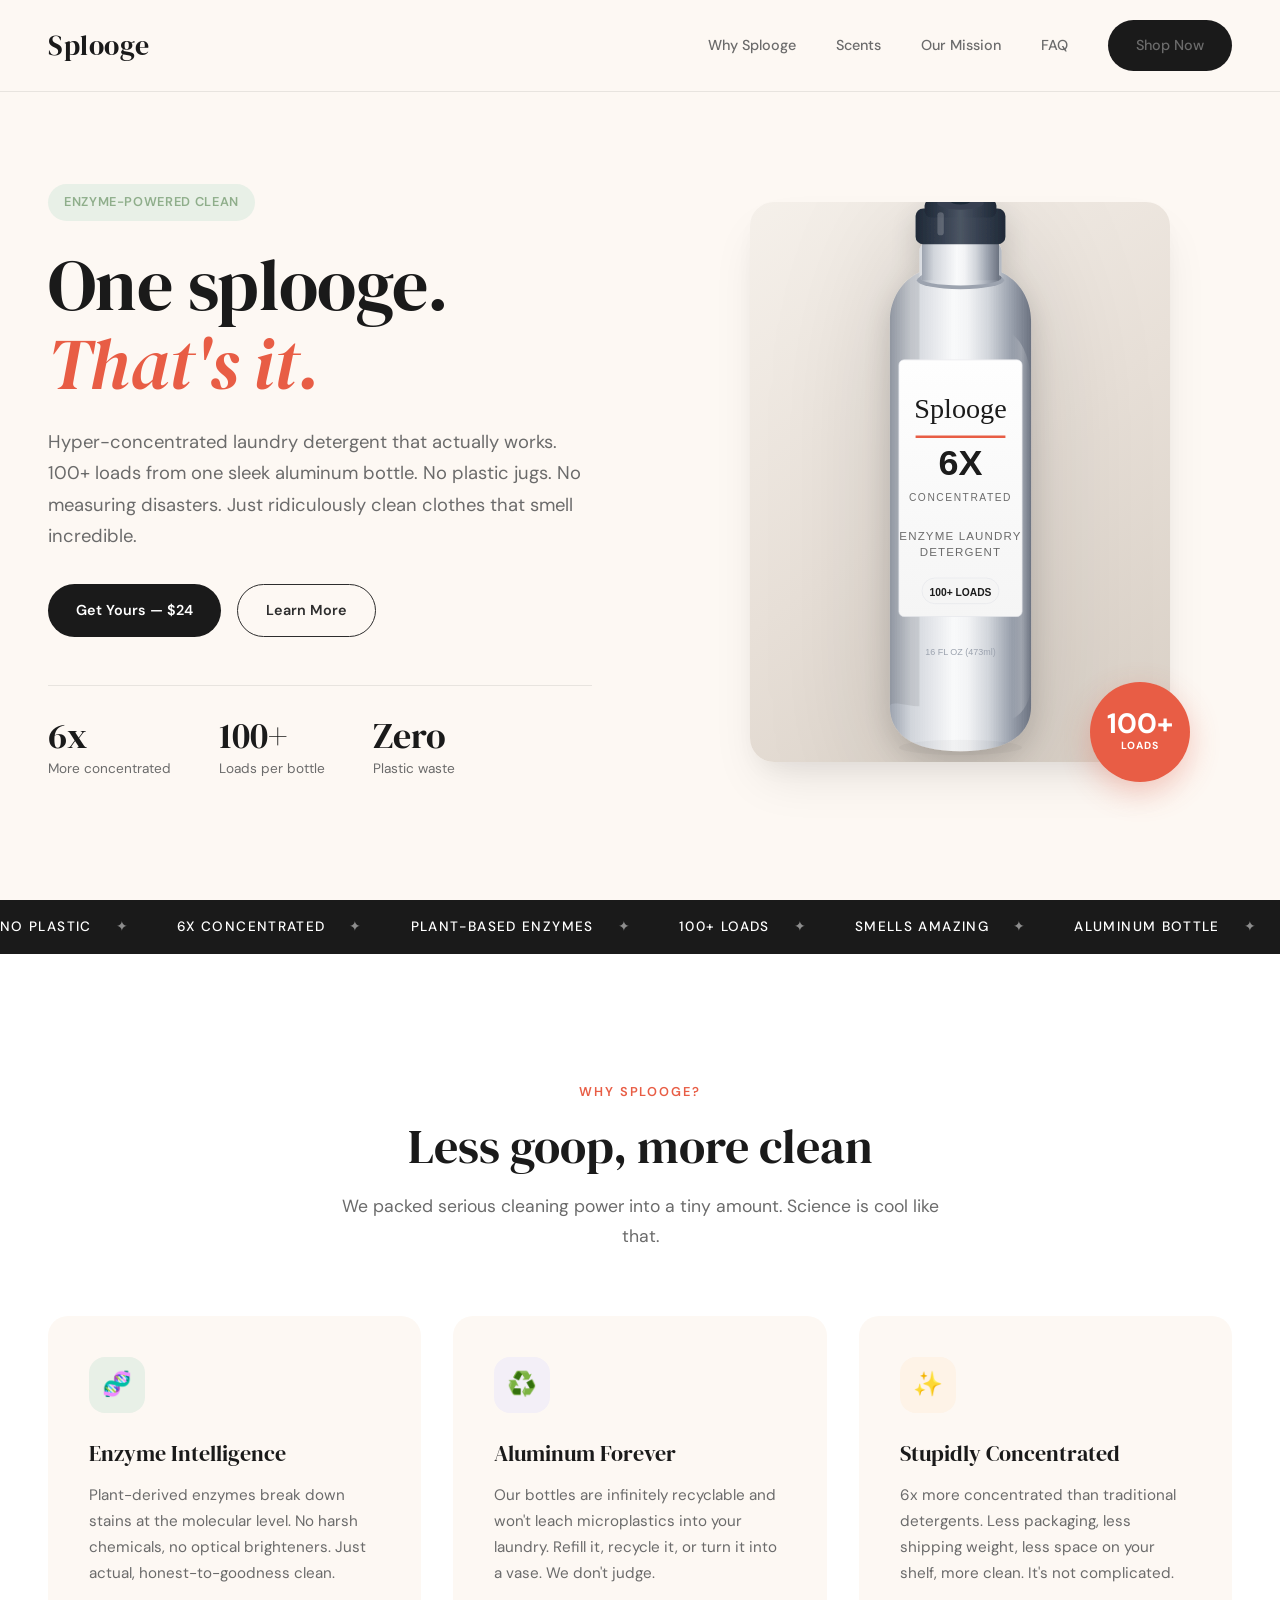
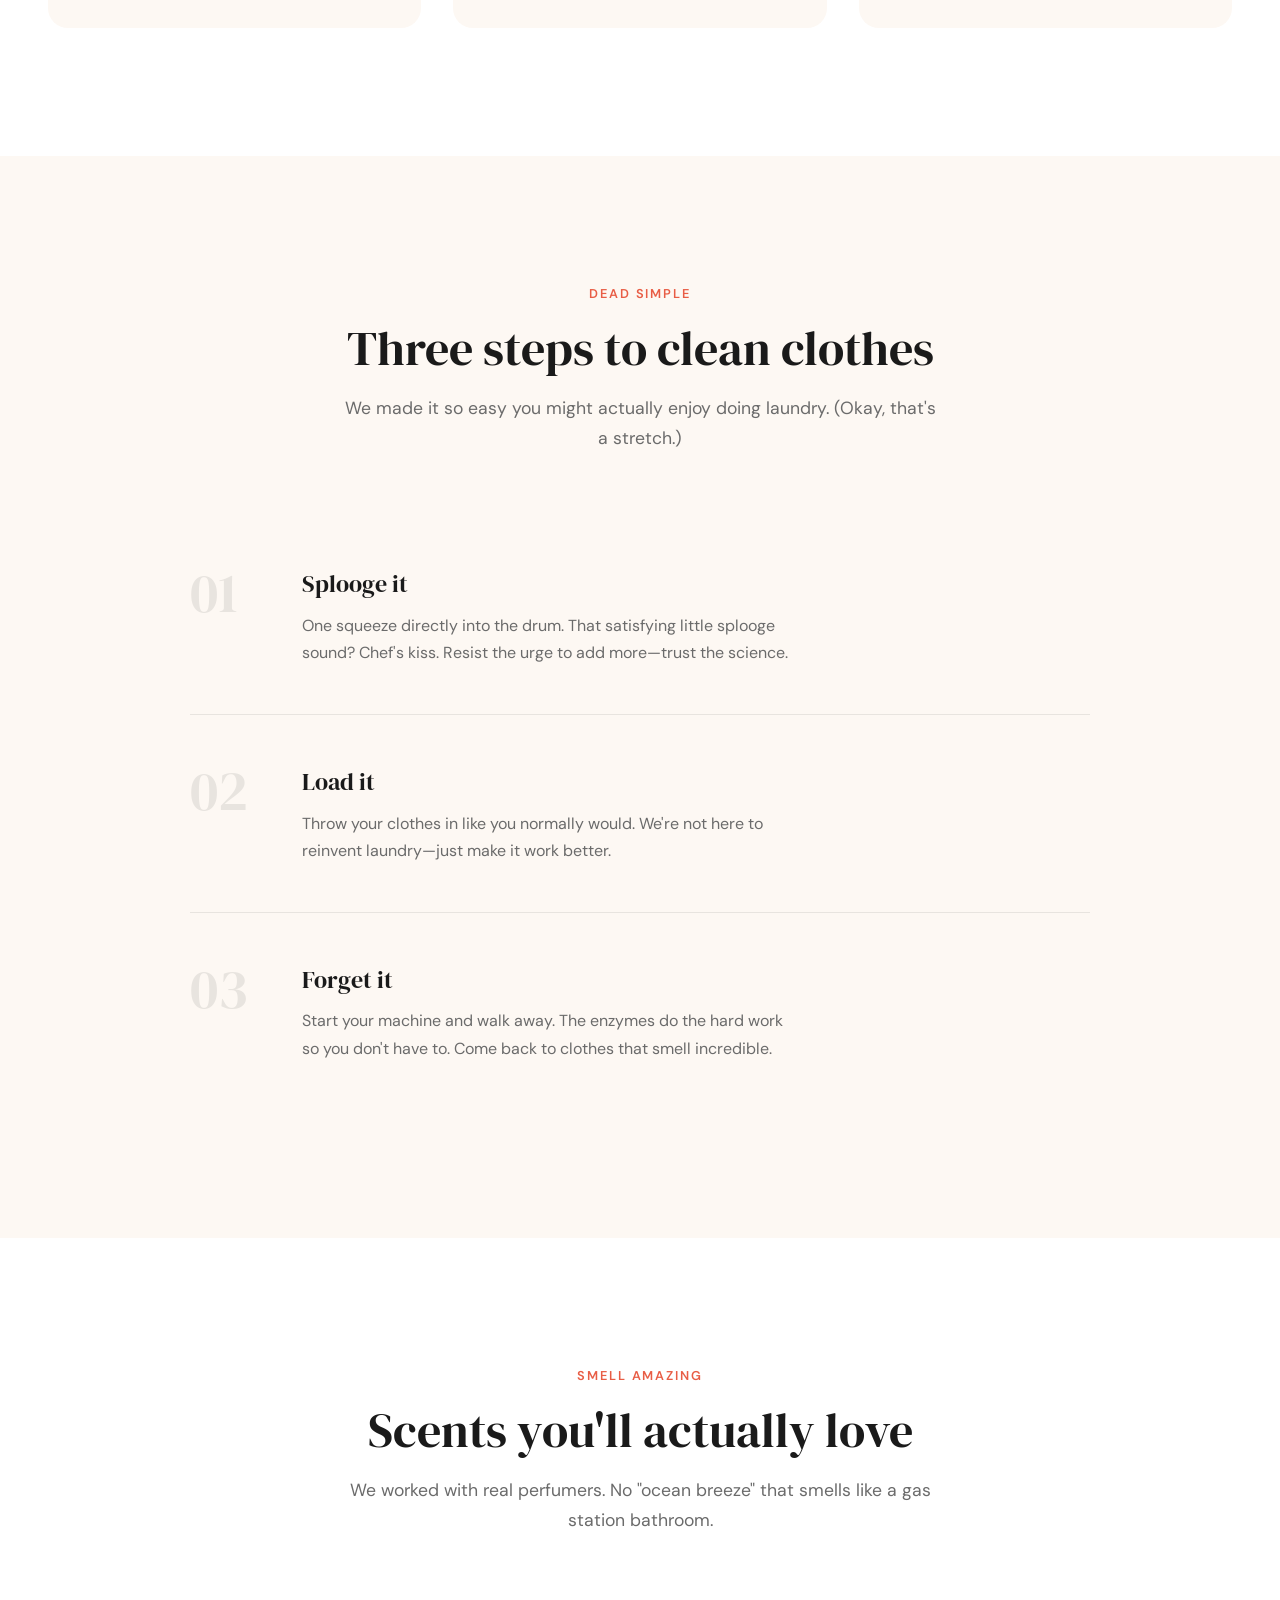
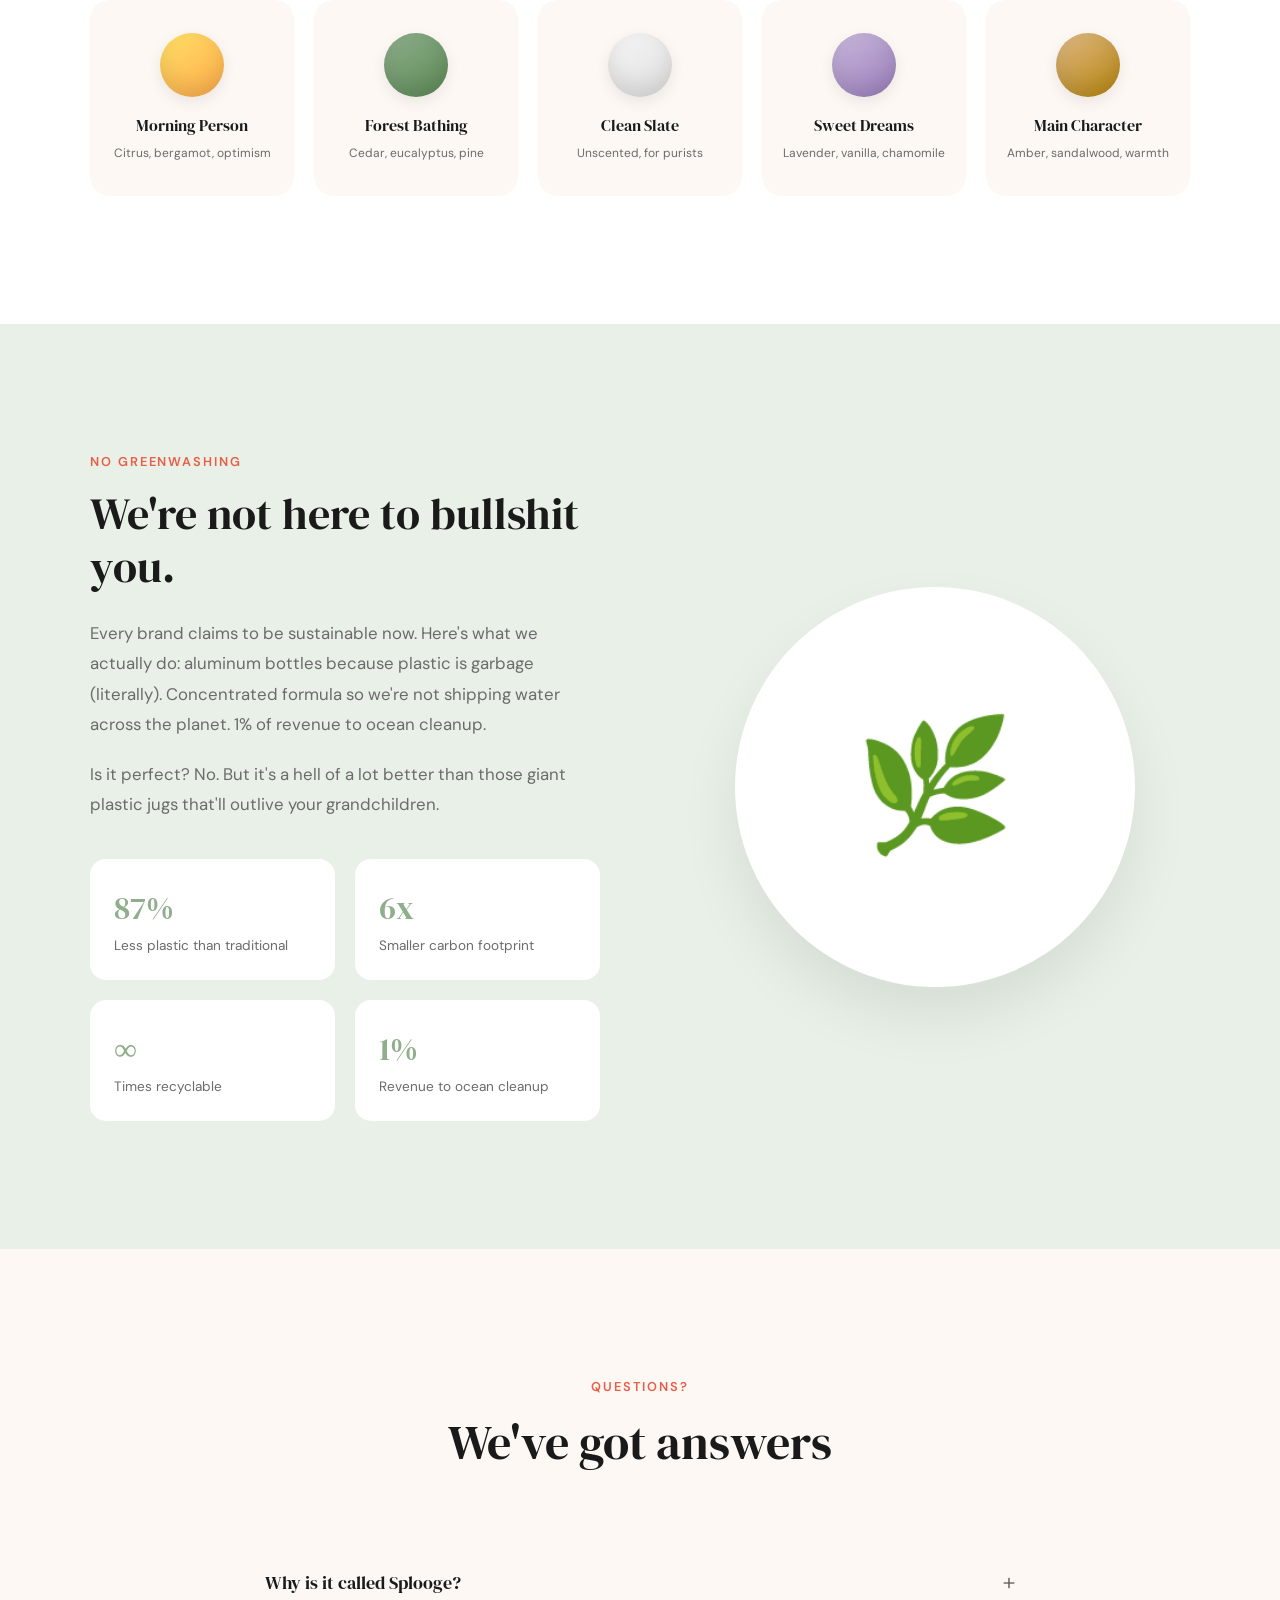
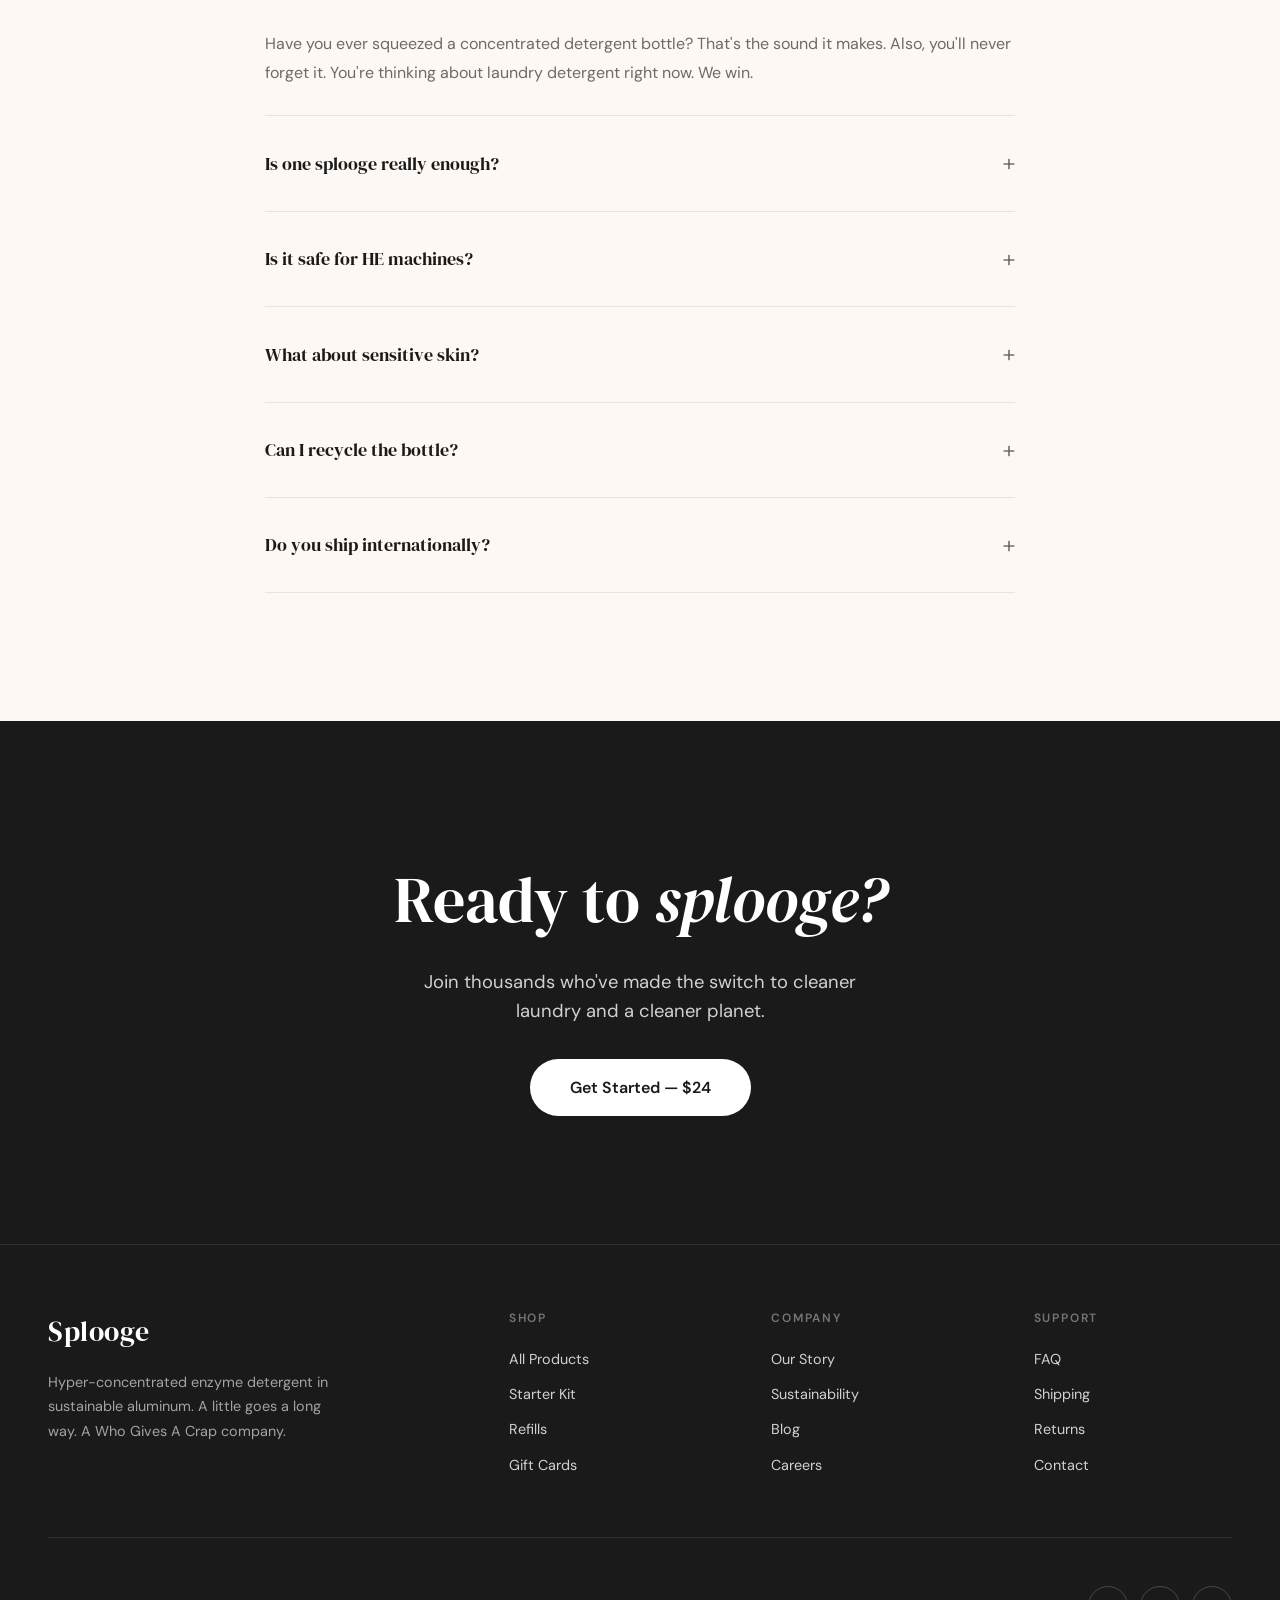
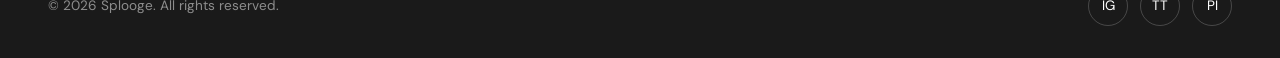
==== index.html @ 5d08439e "feat: Redesign homepage with lighter, premium aesthetic Shift from dark/macho design to warm, elevat" ====
<!DOCTYPE html>
<html lang="en">
<head>
    <meta charset="UTF-8">
    <meta name="viewport" content="width=device-width, initial-scale=1.0">
    <title>SPLOOGE | A Little Goes a Long Way</title>
    <meta name="description" content="Hyper-concentrated, enzyme-powered laundry detergent. One splooge. That's it.">
    <link rel="preconnect" href="https://fonts.googleapis.com">
    <link rel="preconnect" href="https://fonts.gstatic.com" crossorigin>
    <link href="https://fonts.googleapis.com/css2?family=DM+Sans:ital,opsz,wght@0,9..40,400;0,9..40,500;0,9..40,600;0,9..40,700;1,9..40,400&family=DM+Serif+Display:ital@0;1&display=swap" rel="stylesheet">
    <style>
        :root {
            --cream: #FDF8F3;
            --warm-white: #FFFFFF;
            --soft-black: #1A1A1A;
            --text-primary: #2D2D2D;
            --text-secondary: #6B6B6B;
            --accent: #E85D45;
            --accent-hover: #D14D35;
            --sage: #8FAE8B;
            --sage-light: #E8F0E7;
            --lavender: #B8A9C9;
            --lavender-light: #F3EFF7;
            --warm-gray: #F5F1ED;
            --border: #E8E4DF;
        }

        * {
            margin: 0;
            padding: 0;
            box-sizing: border-box;
        }

        html {
            scroll-behavior: smooth;
        }

        body {
            font-family: 'DM Sans', -apple-system, sans-serif;
            background: var(--cream);
            color: var(--text-primary);
            line-height: 1.6;
            overflow-x: hidden;
        }

        ::selection {
            background: var(--accent);
            color: white;
        }

        /* Navigation */
        nav {
            position: fixed;
            top: 0;
            left: 0;
            right: 0;
            z-index: 100;
            padding: 1.25rem 3rem;
            display: flex;
            justify-content: space-between;
            align-items: center;
            background: rgba(253, 248, 243, 0.9);
            backdrop-filter: blur(20px);
            border-bottom: 1px solid var(--border);
        }

        .logo {
            font-family: 'DM Serif Display', serif;
            font-size: 1.75rem;
            font-weight: 400;
            letter-spacing: 0.02em;
            color: var(--soft-black);
        }

        .nav-links {
            display: flex;
            gap: 2.5rem;
            align-items: center;
        }

        .nav-links a {
            text-decoration: none;
            color: var(--text-secondary);
            font-size: 0.9rem;
            font-weight: 500;
            transition: color 0.2s;
        }

        .nav-links a:hover {
            color: var(--text-primary);
        }

        .btn {
            display: inline-flex;
            align-items: center;
            justify-content: center;
            padding: 0.875rem 1.75rem;
            font-family: 'DM Sans', sans-serif;
            font-size: 0.9rem;
            font-weight: 600;
            text-decoration: none;
            border-radius: 100px;
            border: none;
            cursor: pointer;
            transition: all 0.25s ease;
        }

        .btn-primary {
            background: var(--soft-black);
            color: white;
        }

        .btn-primary:hover {
            background: var(--accent);
            transform: translateY(-2px);
        }

        .btn-secondary {
            background: transparent;
            color: var(--text-primary);
            border: 1.5px solid var(--text-primary);
        }

        .btn-secondary:hover {
            background: var(--text-primary);
            color: white;
        }

        /* Hero Section */
        .hero {
            min-height: 100vh;
            display: flex;
            align-items: center;
            padding: 8rem 3rem 4rem;
            position: relative;
            overflow: hidden;
        }

        .hero-container {
            max-width: 1400px;
            margin: 0 auto;
            display: grid;
            grid-template-columns: 1fr 1fr;
            gap: 6rem;
            align-items: center;
        }

        .hero-content {
            max-width: 580px;
        }

        .hero-eyebrow {
            display: inline-flex;
            align-items: center;
            gap: 0.5rem;
            padding: 0.5rem 1rem;
            background: var(--sage-light);
            color: var(--sage);
            font-size: 0.8rem;
            font-weight: 600;
            border-radius: 100px;
            margin-bottom: 1.5rem;
            text-transform: uppercase;
            letter-spacing: 0.05em;
        }

        .hero h1 {
            font-family: 'DM Serif Display', serif;
            font-size: clamp(3rem, 6vw, 4.5rem);
            font-weight: 400;
            line-height: 1.1;
            letter-spacing: -0.01em;
            margin-bottom: 1.5rem;
            color: var(--soft-black);
        }

        .hero h1 em {
            font-style: italic;
            color: var(--accent);
        }

        .hero-text {
            font-size: 1.15rem;
            color: var(--text-secondary);
            margin-bottom: 2rem;
            line-height: 1.7;
        }

        .hero-ctas {
            display: flex;
            gap: 1rem;
            flex-wrap: wrap;
            margin-bottom: 3rem;
        }

        .hero-stats {
            display: flex;
            gap: 3rem;
            padding-top: 2rem;
            border-top: 1px solid var(--border);
        }

        .stat-number {
            font-family: 'DM Serif Display', serif;
            font-size: 2.25rem;
            color: var(--soft-black);
            line-height: 1;
        }

        .stat-label {
            font-size: 0.85rem;
            color: var(--text-secondary);
            margin-top: 0.25rem;
        }

        .hero-visual {
            position: relative;
            display: flex;
            justify-content: center;
            align-items: center;
        }

        .bottle-container {
            position: relative;
            width: 100%;
            max-width: 420px;
        }

        .bottle-image {
            width: 100%;
            border-radius: 24px;
            background: linear-gradient(145deg, #f5f0ea 0%, #e8e0d8 50%, #d8cfc5 100%);
            aspect-ratio: 3/4;
            display: flex;
            align-items: center;
            justify-content: center;
            position: relative;
            overflow: hidden;
            box-shadow:
                0 25px 50px -12px rgba(0, 0, 0, 0.1),
                0 12px 24px -8px rgba(0, 0, 0, 0.05);
        }

        /* Photorealistic Bottle SVG */
        .bottle-svg {
            width: 55%;
            height: auto;
            filter: drop-shadow(0 30px 60px rgba(0, 0, 0, 0.15));
        }

        .bottle-badge {
            position: absolute;
            bottom: -20px;
            right: -20px;
            width: 100px;
            height: 100px;
            background: var(--accent);
            border-radius: 50%;
            display: flex;
            flex-direction: column;
            align-items: center;
            justify-content: center;
            color: white;
            font-weight: 700;
            box-shadow: 0 10px 30px rgba(232, 93, 69, 0.3);
        }

        .bottle-badge span:first-child {
            font-size: 1.75rem;
            line-height: 1;
        }

        .bottle-badge span:last-child {
            font-size: 0.65rem;
            text-transform: uppercase;
            letter-spacing: 0.1em;
        }

        /* Marquee */
        .marquee {
            background: var(--soft-black);
            color: white;
            padding: 1rem 0;
            overflow: hidden;
        }

        .marquee-inner {
            display: flex;
            animation: scroll 25s linear infinite;
        }

        .marquee-content {
            display: flex;
            align-items: center;
            gap: 3rem;
            padding-right: 3rem;
            font-size: 0.85rem;
            font-weight: 500;
            text-transform: uppercase;
            letter-spacing: 0.1em;
            white-space: nowrap;
        }

        .marquee-content span {
            display: flex;
            align-items: center;
            gap: 1.5rem;
        }

        .marquee-content span::after {
            content: '✦';
            opacity: 0.5;
        }

        @keyframes scroll {
            0% { transform: translateX(0); }
            100% { transform: translateX(-50%); }
        }

        /* Features Section */
        .features {
            padding: 8rem 3rem;
            background: var(--warm-white);
        }

        .features-container {
            max-width: 1200px;
            margin: 0 auto;
        }

        .section-header {
            text-align: center;
            max-width: 600px;
            margin: 0 auto 4rem;
        }

        .section-eyebrow {
            font-size: 0.8rem;
            font-weight: 600;
            text-transform: uppercase;
            letter-spacing: 0.15em;
            color: var(--accent);
            margin-bottom: 1rem;
        }

        .section-title {
            font-family: 'DM Serif Display', serif;
            font-size: clamp(2rem, 4vw, 3rem);
            font-weight: 400;
            line-height: 1.2;
            color: var(--soft-black);
            margin-bottom: 1rem;
        }

        .section-subtitle {
            font-size: 1.1rem;
            color: var(--text-secondary);
            line-height: 1.7;
        }

        .features-grid {
            display: grid;
            grid-template-columns: repeat(3, 1fr);
            gap: 2rem;
        }

        .feature-card {
            background: var(--cream);
            padding: 2.5rem;
            border-radius: 20px;
            transition: all 0.3s ease;
            border: 1px solid transparent;
        }

        .feature-card:hover {
            border-color: var(--border);
            transform: translateY(-4px);
            box-shadow: 0 20px 40px rgba(0, 0, 0, 0.06);
        }

        .feature-icon {
            width: 56px;
            height: 56px;
            border-radius: 16px;
            display: flex;
            align-items: center;
            justify-content: center;
            margin-bottom: 1.5rem;
            font-size: 1.5rem;
        }

        .feature-icon.sage { background: var(--sage-light); }
        .feature-icon.lavender { background: var(--lavender-light); }
        .feature-icon.warm { background: #FEF3E7; }

        .feature-card h3 {
            font-family: 'DM Serif Display', serif;
            font-size: 1.35rem;
            font-weight: 400;
            margin-bottom: 0.75rem;
            color: var(--soft-black);
        }

        .feature-card p {
            color: var(--text-secondary);
            font-size: 0.95rem;
            line-height: 1.7;
        }

        /* How It Works */
        .how-it-works {
            padding: 8rem 3rem;
            background: var(--cream);
        }

        .steps-container {
            max-width: 900px;
            margin: 0 auto;
        }

        .steps {
            display: flex;
            flex-direction: column;
            gap: 0;
        }

        .step {
            display: grid;
            grid-template-columns: 80px 1fr;
            gap: 2rem;
            padding: 3rem 0;
            border-bottom: 1px solid var(--border);
            align-items: start;
        }

        .step:last-child {
            border-bottom: none;
        }

        .step-number {
            font-family: 'DM Serif Display', serif;
            font-size: 3.5rem;
            color: var(--border);
            line-height: 1;
        }

        .step:hover .step-number {
            color: var(--accent);
        }

        .step-content h3 {
            font-family: 'DM Serif Display', serif;
            font-size: 1.5rem;
            font-weight: 400;
            margin-bottom: 0.5rem;
            color: var(--soft-black);
        }

        .step-content p {
            font-size: 1rem;
            color: var(--text-secondary);
            line-height: 1.7;
            max-width: 500px;
        }

        /* Scents Section */
        .scents {
            padding: 8rem 3rem;
            background: var(--warm-white);
        }

        .scents-container {
            max-width: 1100px;
            margin: 0 auto;
        }

        .scents-grid {
            display: grid;
            grid-template-columns: repeat(5, 1fr);
            gap: 1.25rem;
        }

        .scent-card {
            background: var(--cream);
            border-radius: 20px;
            padding: 2rem 1.25rem;
            text-align: center;
            transition: all 0.3s ease;
            cursor: pointer;
            border: 1px solid transparent;
        }

        .scent-card:hover {
            border-color: var(--soft-black);
            transform: translateY(-4px);
        }

        .scent-orb {
            width: 64px;
            height: 64px;
            border-radius: 50%;
            margin: 0 auto 1rem;
            box-shadow: inset 0 -10px 20px rgba(0,0,0,0.1), 0 5px 15px rgba(0,0,0,0.08);
        }

        .scent-orb.citrus { background: linear-gradient(145deg, #FFE066, #FFAB4C); }
        .scent-orb.forest { background: linear-gradient(145deg, #8FAE8B, #5C8A56); }
        .scent-orb.clean { background: linear-gradient(145deg, #F5F5F5, #E0E0E0); }
        .scent-orb.lavender { background: linear-gradient(145deg, #C9B8DB, #9B7FBD); }
        .scent-orb.amber { background: linear-gradient(145deg, #DEB887, #B8860B); }

        .scent-card h3 {
            font-family: 'DM Serif Display', serif;
            font-size: 1rem;
            font-weight: 400;
            margin-bottom: 0.35rem;
            color: var(--soft-black);
        }

        .scent-card p {
            font-size: 0.75rem;
            color: var(--text-secondary);
        }

        /* Sustainability Section */
        .sustainability {
            padding: 8rem 3rem;
            background: var(--sage-light);
        }

        .sustainability-container {
            max-width: 1100px;
            margin: 0 auto;
            display: grid;
            grid-template-columns: 1fr 1fr;
            gap: 5rem;
            align-items: center;
        }

        .sustainability-content h2 {
            font-family: 'DM Serif Display', serif;
            font-size: clamp(2rem, 4vw, 2.75rem);
            font-weight: 400;
            line-height: 1.2;
            margin-bottom: 1.5rem;
            color: var(--soft-black);
        }

        .sustainability-content p {
            font-size: 1.05rem;
            color: var(--text-secondary);
            margin-bottom: 1.25rem;
            line-height: 1.8;
        }

        .eco-stats {
            display: grid;
            grid-template-columns: repeat(2, 1fr);
            gap: 1.25rem;
            margin-top: 2.5rem;
        }

        .eco-stat {
            background: white;
            padding: 1.5rem;
            border-radius: 16px;
        }

        .eco-stat-number {
            font-family: 'DM Serif Display', serif;
            font-size: 2rem;
            color: var(--sage);
        }

        .eco-stat-label {
            font-size: 0.85rem;
            color: var(--text-secondary);
        }

        .sustainability-visual {
            display: flex;
            justify-content: center;
            align-items: center;
        }

        .eco-image {
            width: 100%;
            max-width: 400px;
            aspect-ratio: 1;
            background: white;
            border-radius: 50%;
            display: flex;
            align-items: center;
            justify-content: center;
            font-size: 8rem;
            box-shadow: 0 30px 60px rgba(0, 0, 0, 0.08);
        }

        /* FAQ Section */
        .faq {
            padding: 8rem 3rem;
            background: var(--cream);
        }

        .faq-container {
            max-width: 750px;
            margin: 0 auto;
        }

        .faq-item {
            border-bottom: 1px solid var(--border);
        }

        .faq-question {
            padding: 1.75rem 0;
            font-family: 'DM Serif Display', serif;
            font-size: 1.15rem;
            font-weight: 400;
            cursor: pointer;
            display: flex;
            justify-content: space-between;
            align-items: center;
            transition: color 0.2s;
            color: var(--soft-black);
        }

        .faq-question:hover {
            color: var(--accent);
        }

        .faq-question::after {
            content: '+';
            font-family: 'DM Sans', sans-serif;
            font-size: 1.5rem;
            font-weight: 300;
            color: var(--text-secondary);
        }

        .faq-answer {
            padding: 0 0 1.75rem;
            color: var(--text-secondary);
            line-height: 1.8;
            font-size: 1rem;
        }

        /* CTA Section */
        .cta {
            padding: 8rem 3rem;
            background: var(--soft-black);
            text-align: center;
            color: white;
        }

        .cta h2 {
            font-family: 'DM Serif Display', serif;
            font-size: clamp(2.5rem, 5vw, 4rem);
            font-weight: 400;
            margin-bottom: 1rem;
        }

        .cta h2 em {
            font-style: italic;
        }

        .cta p {
            font-size: 1.15rem;
            opacity: 0.8;
            margin-bottom: 2rem;
            max-width: 450px;
            margin-left: auto;
            margin-right: auto;
        }

        .cta .btn {
            background: white;
            color: var(--soft-black);
            font-size: 1rem;
            padding: 1rem 2.5rem;
        }

        .cta .btn:hover {
            background: var(--accent);
            color: white;
        }

        /* Footer */
        footer {
            background: var(--soft-black);
            color: white;
            padding: 4rem 3rem 2rem;
            border-top: 1px solid rgba(255,255,255,0.1);
        }

        .footer-container {
            max-width: 1200px;
            margin: 0 auto;
        }

        .footer-top {
            display: grid;
            grid-template-columns: 2fr repeat(3, 1fr);
            gap: 4rem;
            margin-bottom: 3rem;
            padding-bottom: 3rem;
            border-bottom: 1px solid rgba(255,255,255,0.1);
        }

        .footer-brand .logo {
            color: white;
            margin-bottom: 1rem;
        }

        .footer-brand p {
            color: rgba(255,255,255,0.6);
            font-size: 0.9rem;
            max-width: 280px;
            line-height: 1.7;
        }

        .footer-links h4 {
            font-size: 0.75rem;
            font-weight: 600;
            text-transform: uppercase;
            letter-spacing: 0.15em;
            margin-bottom: 1.25rem;
            color: rgba(255,255,255,0.4);
        }

        .footer-links a {
            display: block;
            color: rgba(255,255,255,0.8);
            text-decoration: none;
            font-size: 0.9rem;
            margin-bottom: 0.75rem;
            transition: color 0.2s;
        }

        .footer-links a:hover {
            color: var(--accent);
        }

        .footer-bottom {
            display: flex;
            justify-content: space-between;
            align-items: center;
            font-size: 0.85rem;
            color: rgba(255,255,255,0.5);
        }

        .social-links {
            display: flex;
            gap: 0.75rem;
        }

        .social-links a {
            width: 40px;
            height: 40px;
            border-radius: 50%;
            border: 1px solid rgba(255,255,255,0.2);
            display: flex;
            align-items: center;
            justify-content: center;
            color: white;
            text-decoration: none;
            font-size: 0.85rem;
            transition: all 0.2s;
        }

        .social-links a:hover {
            background: var(--accent);
            border-color: var(--accent);
        }

        /* Responsive */
        @media (max-width: 1024px) {
            .hero-container {
                grid-template-columns: 1fr;
                text-align: center;
                gap: 4rem;
            }

            .hero-content {
                max-width: 100%;
            }

            .hero-ctas {
                justify-content: center;
            }

            .hero-stats {
                justify-content: center;
            }

            .hero-visual {
                order: -1;
            }

            .bottle-container {
                max-width: 320px;
                margin: 0 auto;
            }

            .features-grid {
                grid-template-columns: 1fr;
            }

            .step {
                grid-template-columns: 60px 1fr;
                gap: 1.5rem;
            }

            .scents-grid {
                grid-template-columns: repeat(2, 1fr);
            }

            .sustainability-container {
                grid-template-columns: 1fr;
            }

            .sustainability-visual {
                order: -1;
            }

            .footer-top {
                grid-template-columns: 1fr 1fr;
            }
        }

        @media (max-width: 640px) {
            nav {
                padding: 1rem 1.5rem;
            }

            .nav-links {
                display: none;
            }

            .hero {
                padding: 6rem 1.5rem 3rem;
            }

            .hero-stats {
                flex-direction: column;
                gap: 1.5rem;
                align-items: center;
            }

            .step {
                grid-template-columns: 1fr;
                text-align: center;
            }

            .step-number {
                font-size: 2.5rem;
            }

            .scents-grid {
                grid-template-columns: 1fr;
            }

            .eco-stats {
                grid-template-columns: 1fr;
            }

            .footer-top {
                grid-template-columns: 1fr;
            }

            .footer-bottom {
                flex-direction: column;
                gap: 1.5rem;
                text-align: center;
            }

            section {
                padding: 5rem 1.5rem;
            }
        }
    </style>
</head>
<body>
    <!-- Navigation -->
    <nav>
        <div class="logo">Splooge</div>
        <div class="nav-links">
            <a href="#features">Why Splooge</a>
            <a href="#scents">Scents</a>
            <a href="#sustainability">Our Mission</a>
            <a href="#faq">FAQ</a>
            <a href="#" class="btn btn-primary">Shop Now</a>
        </div>
    </nav>

    <!-- Hero Section -->
    <section class="hero">
        <div class="hero-container">
            <div class="hero-content">
                <div class="hero-eyebrow">
                    <span>Enzyme-Powered Clean</span>
                </div>
                <h1>One splooge.<br><em>That's it.</em></h1>
                <p class="hero-text">Hyper-concentrated laundry detergent that actually works. 100+ loads from one sleek aluminum bottle. No plastic jugs. No measuring disasters. Just ridiculously clean clothes that smell incredible.</p>
                <div class="hero-ctas">
                    <a href="#" class="btn btn-primary">Get Yours — $24</a>
                    <a href="#features" class="btn btn-secondary">Learn More</a>
                </div>
                <div class="hero-stats">
                    <div class="stat">
                        <div class="stat-number">6x</div>
                        <div class="stat-label">More concentrated</div>
                    </div>
                    <div class="stat">
                        <div class="stat-number">100+</div>
                        <div class="stat-label">Loads per bottle</div>
                    </div>
                    <div class="stat">
                        <div class="stat-number">Zero</div>
                        <div class="stat-label">Plastic waste</div>
                    </div>
                </div>
            </div>
            <div class="hero-visual">
                <div class="bottle-container">
                    <div class="bottle-image">
                        <!-- Photorealistic Aluminum Bottle SVG -->
                        <svg class="bottle-svg" viewBox="0 0 180 450" xmlns="http://www.w3.org/2000/svg">
                            <defs>
                                <!-- Brushed aluminum gradient -->
                                <linearGradient id="aluminum" x1="0%" y1="0%" x2="100%" y2="0%">
                                    <stop offset="0%" style="stop-color:#9CA3AF"/>
                                    <stop offset="15%" style="stop-color:#D1D5DB"/>
                                    <stop offset="30%" style="stop-color:#E5E7EB"/>
                                    <stop offset="45%" style="stop-color:#F9FAFB"/>
                                    <stop offset="55%" style="stop-color:#F3F4F6"/>
                                    <stop offset="70%" style="stop-color:#D1D5DB"/>
                                    <stop offset="85%" style="stop-color:#9CA3AF"/>
                                    <stop offset="100%" style="stop-color:#6B7280"/>
                                </linearGradient>

                                <!-- Cap gradient -->
                                <linearGradient id="cap" x1="0%" y1="0%" x2="100%" y2="0%">
                                    <stop offset="0%" style="stop-color:#1F2937"/>
                                    <stop offset="30%" style="stop-color:#374151"/>
                                    <stop offset="50%" style="stop-color:#4B5563"/>
                                    <stop offset="70%" style="stop-color:#374151"/>
                                    <stop offset="100%" style="stop-color:#1F2937"/>
                                </linearGradient>

                                <!-- Label background -->
                                <linearGradient id="label" x1="0%" y1="0%" x2="0%" y2="100%">
                                    <stop offset="0%" style="stop-color:#FEFEFE"/>
                                    <stop offset="100%" style="stop-color:#F5F5F5"/>
                                </linearGradient>

                                <!-- Subtle reflection -->
                                <linearGradient id="reflection" x1="0%" y1="0%" x2="100%" y2="0%">
                                    <stop offset="0%" style="stop-color:rgba(255,255,255,0)"/>
                                    <stop offset="50%" style="stop-color:rgba(255,255,255,0.4)"/>
                                    <stop offset="100%" style="stop-color:rgba(255,255,255,0)"/>
                                </linearGradient>

                                <!-- Shadow filter -->
                                <filter id="shadow" x="-20%" y="-10%" width="140%" height="130%">
                                    <feDropShadow dx="0" dy="8" stdDeviation="12" flood-opacity="0.15"/>
                                </filter>

                                <!-- Brushed texture -->
                                <pattern id="brushed" patternUnits="userSpaceOnUse" width="2" height="100">
                                    <line x1="0" y1="0" x2="0" y2="100" stroke="rgba(0,0,0,0.03)" stroke-width="0.5"/>
                                    <line x1="1" y1="0" x2="1" y2="100" stroke="rgba(255,255,255,0.05)" stroke-width="0.5"/>
                                </pattern>
                            </defs>

                            <g filter="url(#shadow)">
                                <!-- Main bottle body -->
                                <path d="M35 100
                                         C35 82, 45 68, 58 62
                                         L58 45
                                         C58 40, 65 35, 75 35
                                         L105 35
                                         C115 35, 122 40, 122 45
                                         L122 62
                                         C135 68, 145 82, 145 100
                                         L145 400
                                         C145 420, 130 435, 90 435
                                         C50 435, 35 420, 35 400 Z"
                                      fill="url(#aluminum)"/>

                                <!-- Brushed texture overlay -->
                                <path d="M35 100
                                         C35 82, 45 68, 58 62
                                         L58 45
                                         C58 40, 65 35, 75 35
                                         L105 35
                                         C115 35, 122 40, 122 45
                                         L122 62
                                         C135 68, 145 82, 145 100
                                         L145 400
                                         C145 420, 130 435, 90 435
                                         C50 435, 35 420, 35 400 Z"
                                      fill="url(#brushed)" opacity="0.5"/>

                                <!-- Left edge shadow -->
                                <path d="M35 100 C35 82, 45 68, 58 62 L58 400 C50 400, 35 395, 35 400 Z"
                                      fill="rgba(0,0,0,0.08)"/>

                                <!-- Right highlight -->
                                <path d="M130 110 C138 115, 145 130, 145 150 L145 380 C145 395, 140 405, 130 410 L130 110"
                                      fill="url(#reflection)" opacity="0.6"/>

                                <!-- Shoulder ring -->
                                <ellipse cx="90" cy="68" rx="34" ry="7" fill="#9CA3AF"/>
                                <ellipse cx="90" cy="66" rx="32" ry="6" fill="url(#aluminum)"/>

                                <!-- Neck -->
                                <rect x="60" y="35" width="60" height="33" fill="url(#aluminum)"/>
                                <rect x="60" y="35" width="60" height="33" fill="url(#brushed)" opacity="0.3"/>

                                <!-- Cap base -->
                                <rect x="55" y="12" width="70" height="28" rx="6" fill="url(#cap)"/>

                                <!-- Cap top -->
                                <rect x="62" y="5" width="56" height="14" rx="5" fill="url(#cap)"/>

                                <!-- Cap highlight -->
                                <rect x="72" y="15" width="5" height="18" rx="2.5" fill="rgba(255,255,255,0.2)"/>

                                <!-- Pump nozzle -->
                                <ellipse cx="90" cy="8" rx="18" ry="5" fill="#374151"/>
                                <ellipse cx="90" cy="6" rx="8" ry="3" fill="#1F2937"/>

                                <!-- Label area -->
                                <rect x="42" y="130" width="96" height="200" rx="4" fill="url(#label)"/>
                                <rect x="42" y="130" width="96" height="200" rx="4" fill="none" stroke="#E5E7EB" stroke-width="0.5"/>

                                <!-- Brand name -->
                                <text x="90" y="175" text-anchor="middle" font-family="Georgia, serif" font-size="22" font-weight="400" fill="#1A1A1A">Splooge</text>

                                <!-- Decorative line -->
                                <line x1="55" y1="190" x2="125" y2="190" stroke="#E85D45" stroke-width="2"/>

                                <!-- Concentration info -->
                                <text x="90" y="220" text-anchor="middle" font-family="Arial, sans-serif" font-size="28" font-weight="700" fill="#1A1A1A">6X</text>
                                <text x="90" y="240" text-anchor="middle" font-family="Arial, sans-serif" font-size="8" font-weight="500" fill="#6B6B6B" letter-spacing="0.15em">CONCENTRATED</text>

                                <!-- Product type -->
                                <text x="90" y="270" text-anchor="middle" font-family="Arial, sans-serif" font-size="9" fill="#6B6B6B" letter-spacing="0.1em">ENZYME LAUNDRY</text>
                                <text x="90" y="283" text-anchor="middle" font-family="Arial, sans-serif" font-size="9" fill="#6B6B6B" letter-spacing="0.1em">DETERGENT</text>

                                <!-- Load count -->
                                <rect x="60" y="300" width="60" height="20" rx="10" fill="#F5F5F5" stroke="#E5E7EB" stroke-width="0.5"/>
                                <text x="90" y="314" text-anchor="middle" font-family="Arial, sans-serif" font-size="8" font-weight="600" fill="#1A1A1A">100+ LOADS</text>

                                <!-- Bottom of label -->
                                <text x="90" y="360" text-anchor="middle" font-family="Arial, sans-serif" font-size="7" fill="#9CA3AF">16 FL OZ (473ml)</text>

                                <!-- Bottom reflection -->
                                <ellipse cx="90" cy="432" rx="48" ry="6" fill="rgba(0,0,0,0.03)"/>
                            </g>
                        </svg>
                    </div>
                    <div class="bottle-badge">
                        <span>100+</span>
                        <span>Loads</span>
                    </div>
                </div>
            </div>
        </div>
    </section>

    <!-- Marquee -->
    <div class="marquee">
        <div class="marquee-inner">
            <div class="marquee-content">
                <span>No Plastic</span>
                <span>6X Concentrated</span>
                <span>Plant-Based Enzymes</span>
                <span>100+ Loads</span>
                <span>Smells Amazing</span>
                <span>Aluminum Bottle</span>
            </div>
            <div class="marquee-content">
                <span>No Plastic</span>
                <span>6X Concentrated</span>
                <span>Plant-Based Enzymes</span>
                <span>100+ Loads</span>
                <span>Smells Amazing</span>
                <span>Aluminum Bottle</span>
            </div>
        </div>
    </div>

    <!-- Features Section -->
    <section class="features" id="features">
        <div class="features-container">
            <div class="section-header">
                <div class="section-eyebrow">Why Splooge?</div>
                <h2 class="section-title">Less goop, more clean</h2>
                <p class="section-subtitle">We packed serious cleaning power into a tiny amount. Science is cool like that.</p>
            </div>
            <div class="features-grid">
                <div class="feature-card">
                    <div class="feature-icon sage">🧬</div>
                    <h3>Enzyme Intelligence</h3>
                    <p>Plant-derived enzymes break down stains at the molecular level. No harsh chemicals, no optical brighteners. Just actual, honest-to-goodness clean.</p>
                </div>
                <div class="feature-card">
                    <div class="feature-icon lavender">♻️</div>
                    <h3>Aluminum Forever</h3>
                    <p>Our bottles are infinitely recyclable and won't leach microplastics into your laundry. Refill it, recycle it, or turn it into a vase. We don't judge.</p>
                </div>
                <div class="feature-card">
                    <div class="feature-icon warm">✨</div>
                    <h3>Stupidly Concentrated</h3>
                    <p>6x more concentrated than traditional detergents. Less packaging, less shipping weight, less space on your shelf, more clean. It's not complicated.</p>
                </div>
            </div>
        </div>
    </section>

    <!-- How It Works -->
    <section class="how-it-works" id="how">
        <div class="steps-container">
            <div class="section-header">
                <div class="section-eyebrow">Dead Simple</div>
                <h2 class="section-title">Three steps to clean clothes</h2>
                <p class="section-subtitle">We made it so easy you might actually enjoy doing laundry. (Okay, that's a stretch.)</p>
            </div>
            <div class="steps">
                <div class="step">
                    <div class="step-number">01</div>
                    <div class="step-content">
                        <h3>Splooge it</h3>
                        <p>One squeeze directly into the drum. That satisfying little splooge sound? Chef's kiss. Resist the urge to add more—trust the science.</p>
                    </div>
                </div>
                <div class="step">
                    <div class="step-number">02</div>
                    <div class="step-content">
                        <h3>Load it</h3>
                        <p>Throw your clothes in like you normally would. We're not here to reinvent laundry—just make it work better.</p>
                    </div>
                </div>
                <div class="step">
                    <div class="step-number">03</div>
                    <div class="step-content">
                        <h3>Forget it</h3>
                        <p>Start your machine and walk away. The enzymes do the hard work so you don't have to. Come back to clothes that smell incredible.</p>
                    </div>
                </div>
            </div>
        </div>
    </section>

    <!-- Scents Section -->
    <section class="scents" id="scents">
        <div class="scents-container">
            <div class="section-header">
                <div class="section-eyebrow">Smell Amazing</div>
                <h2 class="section-title">Scents you'll actually love</h2>
                <p class="section-subtitle">We worked with real perfumers. No "ocean breeze" that smells like a gas station bathroom.</p>
            </div>
            <div class="scents-grid">
                <div class="scent-card">
                    <div class="scent-orb citrus"></div>
                    <h3>Morning Person</h3>
                    <p>Citrus, bergamot, optimism</p>
                </div>
                <div class="scent-card">
                    <div class="scent-orb forest"></div>
                    <h3>Forest Bathing</h3>
                    <p>Cedar, eucalyptus, pine</p>
                </div>
                <div class="scent-card">
                    <div class="scent-orb clean"></div>
                    <h3>Clean Slate</h3>
                    <p>Unscented, for purists</p>
                </div>
                <div class="scent-card">
                    <div class="scent-orb lavender"></div>
                    <h3>Sweet Dreams</h3>
                    <p>Lavender, vanilla, chamomile</p>
                </div>
                <div class="scent-card">
                    <div class="scent-orb amber"></div>
                    <h3>Main Character</h3>
                    <p>Amber, sandalwood, warmth</p>
                </div>
            </div>
        </div>
    </section>

    <!-- Sustainability Section -->
    <section class="sustainability" id="sustainability">
        <div class="sustainability-container">
            <div class="sustainability-content">
                <div class="section-eyebrow">No Greenwashing</div>
                <h2>We're not here to bullshit you.</h2>
                <p>Every brand claims to be sustainable now. Here's what we actually do: aluminum bottles because plastic is garbage (literally). Concentrated formula so we're not shipping water across the planet. 1% of revenue to ocean cleanup.</p>
                <p>Is it perfect? No. But it's a hell of a lot better than those giant plastic jugs that'll outlive your grandchildren.</p>
                <div class="eco-stats">
                    <div class="eco-stat">
                        <div class="eco-stat-number">87%</div>
                        <div class="eco-stat-label">Less plastic than traditional</div>
                    </div>
                    <div class="eco-stat">
                        <div class="eco-stat-number">6x</div>
                        <div class="eco-stat-label">Smaller carbon footprint</div>
                    </div>
                    <div class="eco-stat">
                        <div class="eco-stat-number">∞</div>
                        <div class="eco-stat-label">Times recyclable</div>
                    </div>
                    <div class="eco-stat">
                        <div class="eco-stat-number">1%</div>
                        <div class="eco-stat-label">Revenue to ocean cleanup</div>
                    </div>
                </div>
            </div>
            <div class="sustainability-visual">
                <div class="eco-image">🌿</div>
            </div>
        </div>
    </section>

    <!-- FAQ Section -->
    <section class="faq" id="faq">
        <div class="faq-container">
            <div class="section-header">
                <div class="section-eyebrow">Questions?</div>
                <h2 class="section-title">We've got answers</h2>
            </div>
            <div class="faq-item">
                <div class="faq-question">Why is it called Splooge?</div>
                <div class="faq-answer">Have you ever squeezed a concentrated detergent bottle? That's the sound it makes. Also, you'll never forget it. You're thinking about laundry detergent right now. We win.</div>
            </div>
            <div class="faq-item">
                <div class="faq-question">Is one splooge really enough?</div>
                <div class="faq-answer">Yes. We promise. Our formula is 6x more concentrated than regular detergent. One splooge (about 1 tablespoon) handles a full load. For extra dirty loads, you can do 1.5 splooges. Live dangerously.</div>
            </div>
            <div class="faq-item">
                <div class="faq-question">Is it safe for HE machines?</div>
                <div class="faq-answer">Absolutely. Splooge is low-sudsing by design, which makes it perfect for high-efficiency machines. It also works great in standard machines. We don't discriminate against appliances.</div>
            </div>
            <div class="faq-item">
                <div class="faq-question">What about sensitive skin?</div>
                <div class="faq-answer">Our Clean Slate (unscented) formula is designed for sensitive skin. No dyes, no fragrances, no nonsense. The scented versions use skin-safe fragrance oils, but if you've got allergies, go Clean Slate.</div>
            </div>
            <div class="faq-item">
                <div class="faq-question">Can I recycle the bottle?</div>
                <div class="faq-answer">Yes! Aluminum is infinitely recyclable. Just rinse it out and toss it in your recycling bin. Or keep it for our refill pouches (coming soon). Or turn it into art. Your call.</div>
            </div>
            <div class="faq-item">
                <div class="faq-question">Do you ship internationally?</div>
                <div class="faq-answer">We're currently shipping to the US, Canada, and the UK. We're working on expanding, but international shipping kind of defeats the "reduce carbon footprint" thing. Stay tuned.</div>
            </div>
        </div>
    </section>

    <!-- CTA Section -->
    <section class="cta">
        <h2>Ready to <em>splooge?</em></h2>
        <p>Join thousands who've made the switch to cleaner laundry and a cleaner planet.</p>
        <a href="#" class="btn">Get Started — $24</a>
    </section>

    <!-- Footer -->
    <footer>
        <div class="footer-container">
            <div class="footer-top">
                <div class="footer-brand">
                    <div class="logo">Splooge</div>
                    <p>Hyper-concentrated enzyme detergent in sustainable aluminum. A little goes a long way. A Who Gives A Crap company.</p>
                </div>
                <div class="footer-links">
                    <h4>Shop</h4>
                    <a href="#">All Products</a>
                    <a href="#">Starter Kit</a>
                    <a href="#">Refills</a>
                    <a href="#">Gift Cards</a>
                </div>
                <div class="footer-links">
                    <h4>Company</h4>
                    <a href="#">Our Story</a>
                    <a href="#">Sustainability</a>
                    <a href="#">Blog</a>
                    <a href="#">Careers</a>
                </div>
                <div class="footer-links">
                    <h4>Support</h4>
                    <a href="#">FAQ</a>
                    <a href="#">Shipping</a>
                    <a href="#">Returns</a>
                    <a href="#">Contact</a>
                </div>
            </div>
            <div class="footer-bottom">
                <p>&copy; 2026 Splooge. All rights reserved.</p>
                <div class="social-links">
                    <a href="#" aria-label="Instagram">IG</a>
                    <a href="#" aria-label="TikTok">TT</a>
                    <a href="#" aria-label="Pinterest">PI</a>
                </div>
            </div>
        </div>
    </footer>

    <script>
        // FAQ toggle
        document.querySelectorAll('.faq-question').forEach(question => {
            question.addEventListener('click', () => {
                const answer = question.nextElementSibling;
                const isOpen = answer.style.display === 'block';
                document.querySelectorAll('.faq-answer').forEach(a => a.style.display = 'none');
                if (!isOpen) answer.style.display = 'block';
            });
        });
        document.querySelectorAll('.faq-answer').forEach((answer, i) => {
            if (i !== 0) answer.style.display = 'none';
        });

        // Smooth scroll
        document.querySelectorAll('a[href^="#"]').forEach(anchor => {
            anchor.addEventListener('click', function (e) {
                const href = this.getAttribute('href');
                if (href !== '#') {
                    e.preventDefault();
                    document.querySelector(href)?.scrollIntoView({ behavior: 'smooth', block: 'start' });
                }
            });
        });
    </script>
</body>
</html>
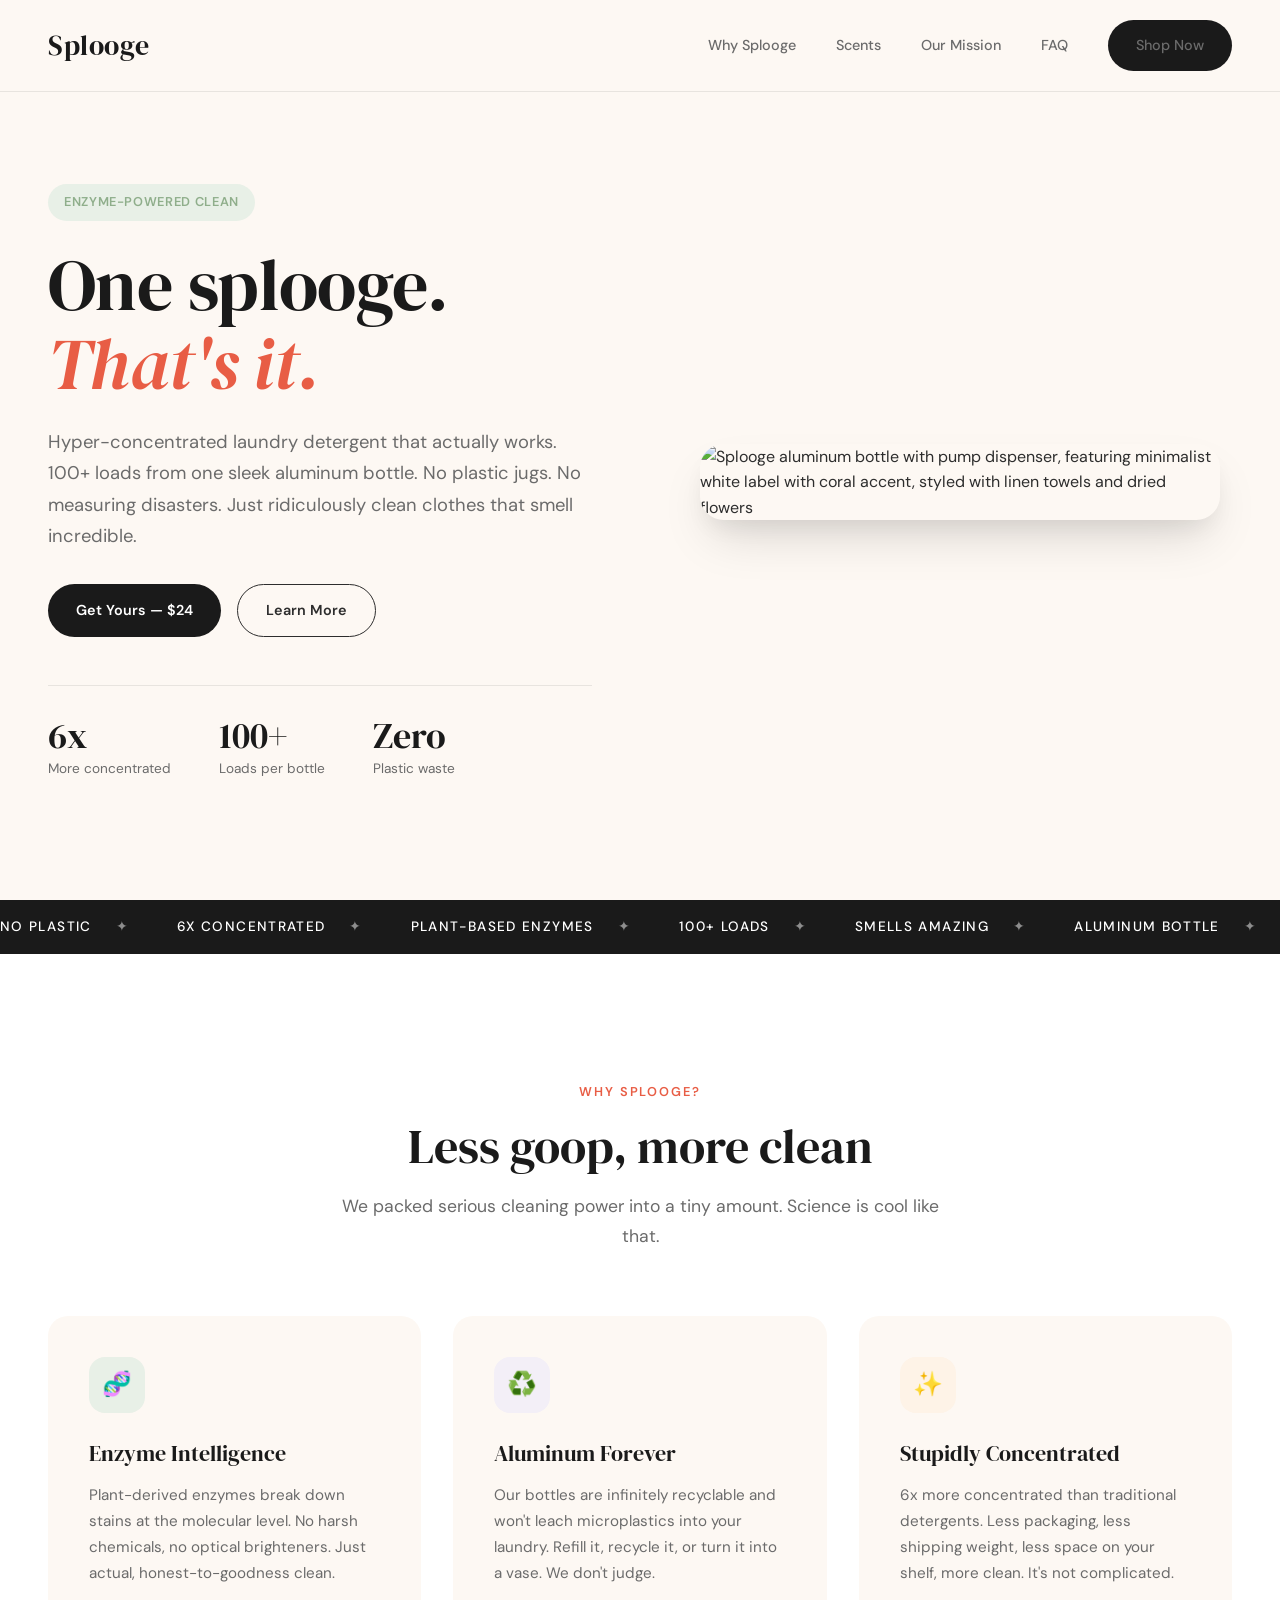
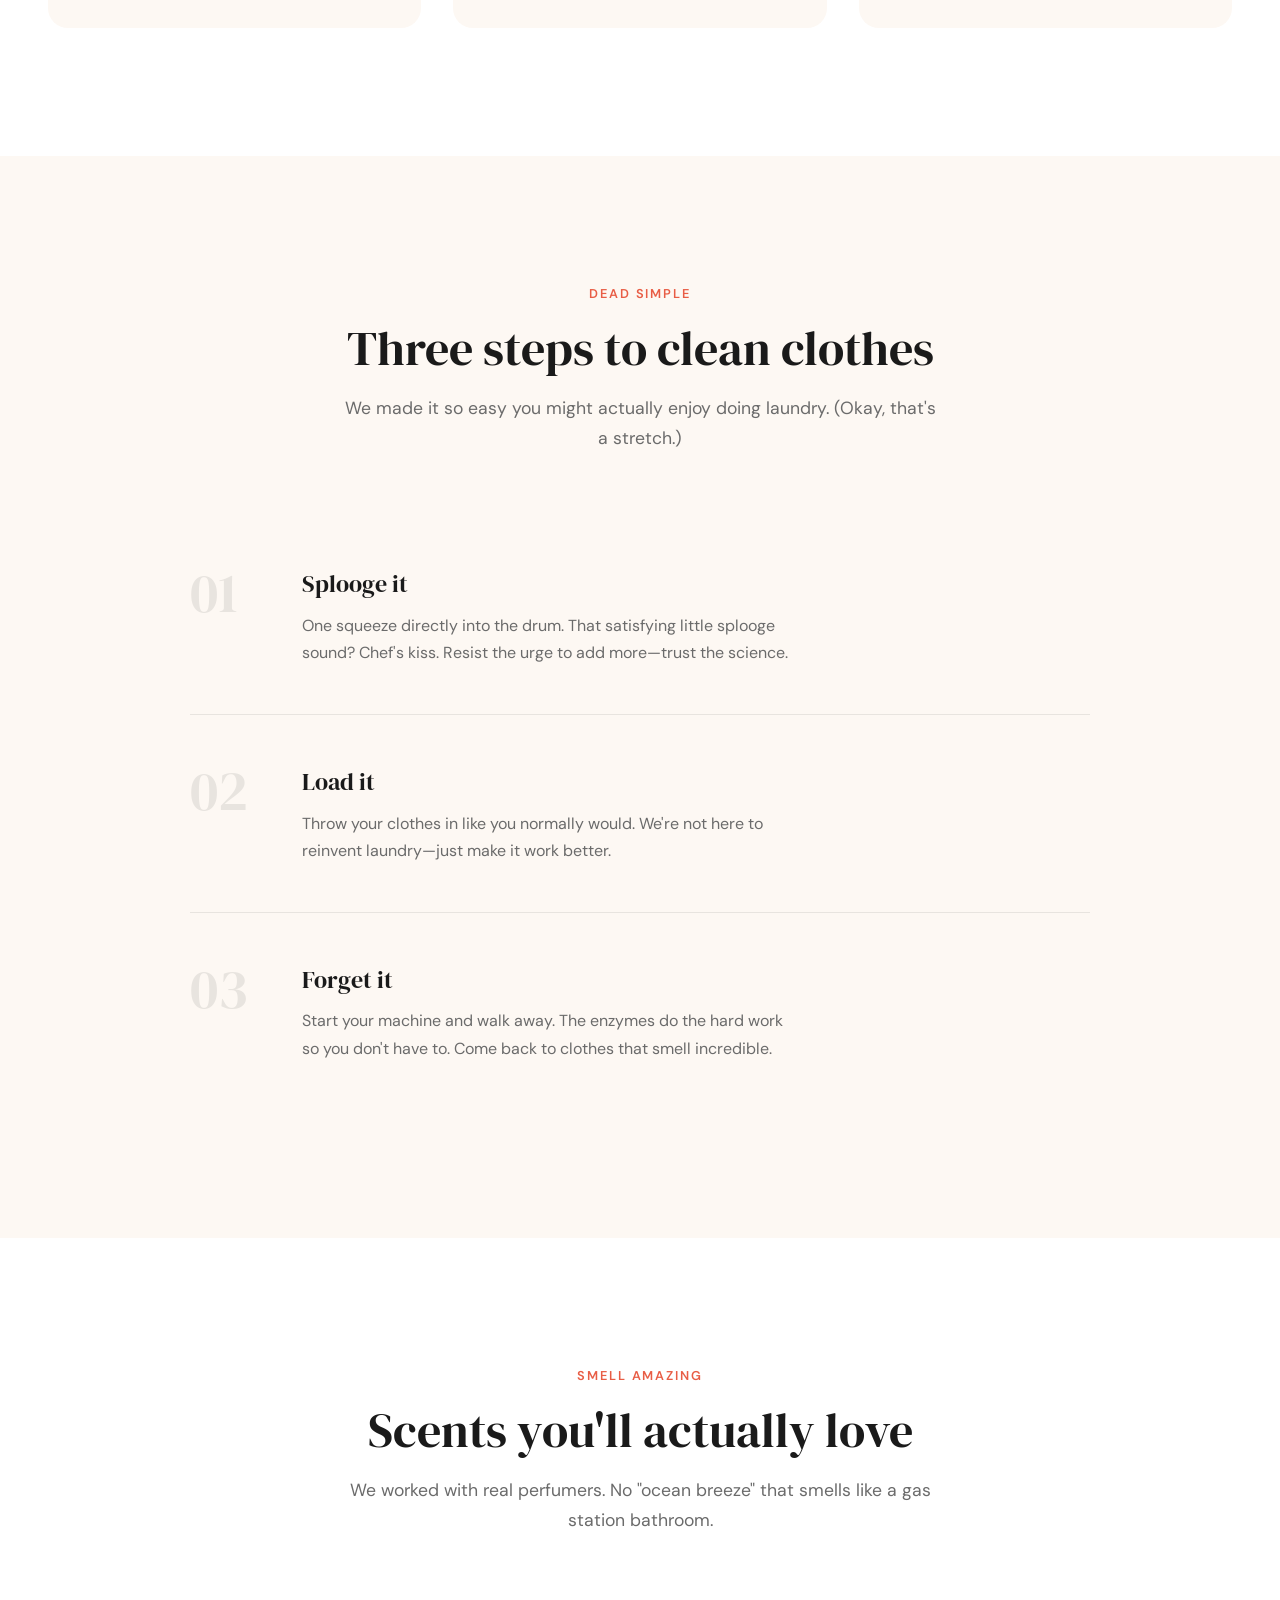
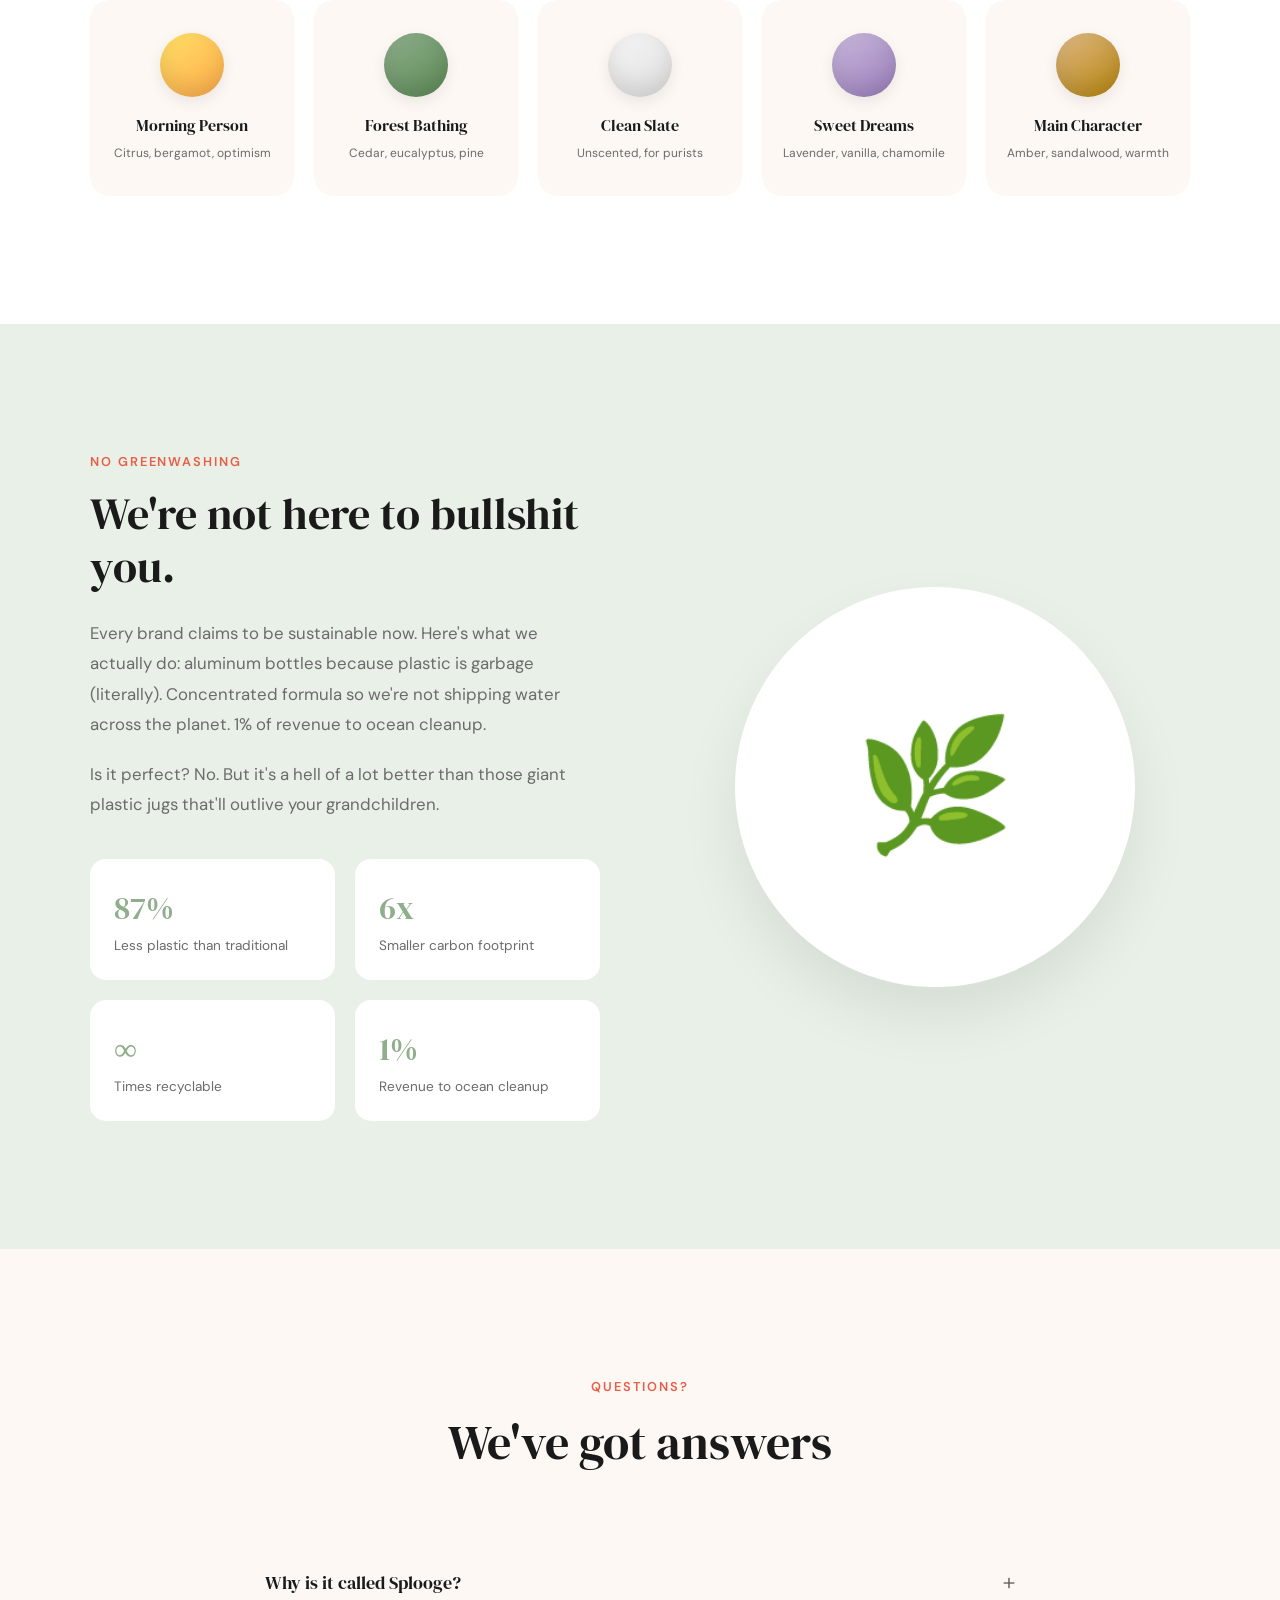
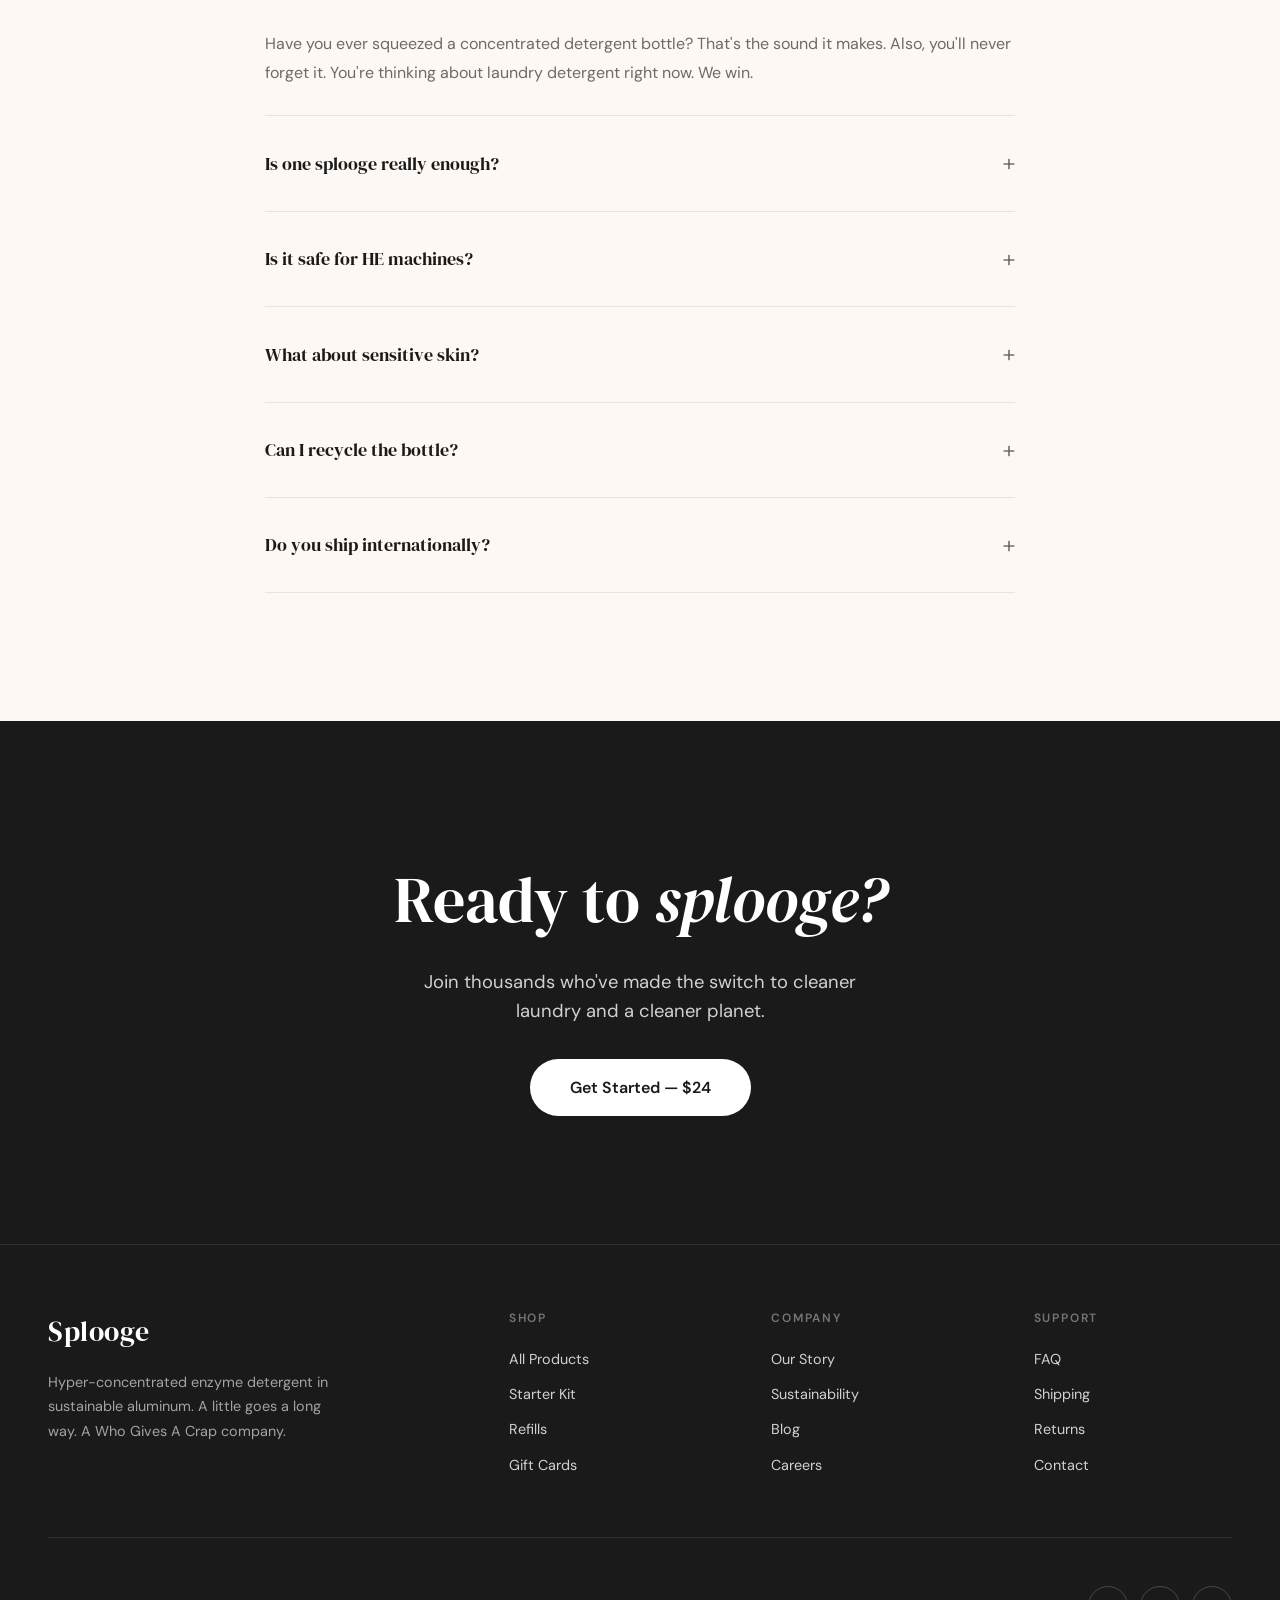
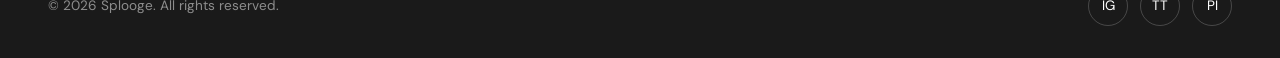
==== commit 7e16136e: "feat: Integrate photorealistic product image Replace SVG bottle rendering with lifestyle product pho" ====
--- a/index.html
+++ b/index.html
@@ -223,57 +223,22 @@
         .bottle-container {
             position: relative;
             width: 100%;
-            max-width: 420px;
+            max-width: 520px;
         }
 
         .bottle-image {
             width: 100%;
             border-radius: 24px;
-            background: linear-gradient(145deg, #f5f0ea 0%, #e8e0d8 50%, #d8cfc5 100%);
-            aspect-ratio: 3/4;
-            display: flex;
-            align-items: center;
-            justify-content: center;
-            position: relative;
             overflow: hidden;
             box-shadow:
-                0 25px 50px -12px rgba(0, 0, 0, 0.1),
-                0 12px 24px -8px rgba(0, 0, 0, 0.05);
-        }
-
-        /* Photorealistic Bottle SVG */
-        .bottle-svg {
-            width: 55%;
+                0 25px 50px -12px rgba(0, 0, 0, 0.15),
+                0 12px 24px -8px rgba(0, 0, 0, 0.08);
+        }
+
+        .bottle-image img {
+            width: 100%;
             height: auto;
-            filter: drop-shadow(0 30px 60px rgba(0, 0, 0, 0.15));
-        }
-
-        .bottle-badge {
-            position: absolute;
-            bottom: -20px;
-            right: -20px;
-            width: 100px;
-            height: 100px;
-            background: var(--accent);
-            border-radius: 50%;
-            display: flex;
-            flex-direction: column;
-            align-items: center;
-            justify-content: center;
-            color: white;
-            font-weight: 700;
-            box-shadow: 0 10px 30px rgba(232, 93, 69, 0.3);
-        }
-
-        .bottle-badge span:first-child {
-            font-size: 1.75rem;
-            line-height: 1;
-        }
-
-        .bottle-badge span:last-child {
-            font-size: 0.65rem;
-            text-transform: uppercase;
-            letter-spacing: 0.1em;
+            display: block;
         }
 
         /* Marquee */
@@ -796,7 +761,7 @@
             }
 
             .bottle-container {
-                max-width: 320px;
+                max-width: 400px;
                 margin: 0 auto;
             }
 
@@ -922,146 +887,7 @@
             <div class="hero-visual">
                 <div class="bottle-container">
                     <div class="bottle-image">
-                        <!-- Photorealistic Aluminum Bottle SVG -->
-                        <svg class="bottle-svg" viewBox="0 0 180 450" xmlns="http://www.w3.org/2000/svg">
-                            <defs>
-                                <!-- Brushed aluminum gradient -->
-                                <linearGradient id="aluminum" x1="0%" y1="0%" x2="100%" y2="0%">
-                                    <stop offset="0%" style="stop-color:#9CA3AF"/>
-                                    <stop offset="15%" style="stop-color:#D1D5DB"/>
-                                    <stop offset="30%" style="stop-color:#E5E7EB"/>
-                                    <stop offset="45%" style="stop-color:#F9FAFB"/>
-                                    <stop offset="55%" style="stop-color:#F3F4F6"/>
-                                    <stop offset="70%" style="stop-color:#D1D5DB"/>
-                                    <stop offset="85%" style="stop-color:#9CA3AF"/>
-                                    <stop offset="100%" style="stop-color:#6B7280"/>
-                                </linearGradient>
-
-                                <!-- Cap gradient -->
-                                <linearGradient id="cap" x1="0%" y1="0%" x2="100%" y2="0%">
-                                    <stop offset="0%" style="stop-color:#1F2937"/>
-                                    <stop offset="30%" style="stop-color:#374151"/>
-                                    <stop offset="50%" style="stop-color:#4B5563"/>
-                                    <stop offset="70%" style="stop-color:#374151"/>
-                                    <stop offset="100%" style="stop-color:#1F2937"/>
-                                </linearGradient>
-
-                                <!-- Label background -->
-                                <linearGradient id="label" x1="0%" y1="0%" x2="0%" y2="100%">
-                                    <stop offset="0%" style="stop-color:#FEFEFE"/>
-                                    <stop offset="100%" style="stop-color:#F5F5F5"/>
-                                </linearGradient>
-
-                                <!-- Subtle reflection -->
-                                <linearGradient id="reflection" x1="0%" y1="0%" x2="100%" y2="0%">
-                                    <stop offset="0%" style="stop-color:rgba(255,255,255,0)"/>
-                                    <stop offset="50%" style="stop-color:rgba(255,255,255,0.4)"/>
-                                    <stop offset="100%" style="stop-color:rgba(255,255,255,0)"/>
-                                </linearGradient>
-
-                                <!-- Shadow filter -->
-                                <filter id="shadow" x="-20%" y="-10%" width="140%" height="130%">
-                                    <feDropShadow dx="0" dy="8" stdDeviation="12" flood-opacity="0.15"/>
-                                </filter>
-
-                                <!-- Brushed texture -->
-                                <pattern id="brushed" patternUnits="userSpaceOnUse" width="2" height="100">
-                                    <line x1="0" y1="0" x2="0" y2="100" stroke="rgba(0,0,0,0.03)" stroke-width="0.5"/>
-                                    <line x1="1" y1="0" x2="1" y2="100" stroke="rgba(255,255,255,0.05)" stroke-width="0.5"/>
-                                </pattern>
-                            </defs>
-
-                            <g filter="url(#shadow)">
-                                <!-- Main bottle body -->
-                                <path d="M35 100
-                                         C35 82, 45 68, 58 62
-                                         L58 45
-                                         C58 40, 65 35, 75 35
-                                         L105 35
-                                         C115 35, 122 40, 122 45
-                                         L122 62
-                                         C135 68, 145 82, 145 100
-                                         L145 400
-                                         C145 420, 130 435, 90 435
-                                         C50 435, 35 420, 35 400 Z"
-                                      fill="url(#aluminum)"/>
-
-                                <!-- Brushed texture overlay -->
-                                <path d="M35 100
-                                         C35 82, 45 68, 58 62
-                                         L58 45
-                                         C58 40, 65 35, 75 35
-                                         L105 35
-                                         C115 35, 122 40, 122 45
-                                         L122 62
-                                         C135 68, 145 82, 145 100
-                                         L145 400
-                                         C145 420, 130 435, 90 435
-                                         C50 435, 35 420, 35 400 Z"
-                                      fill="url(#brushed)" opacity="0.5"/>
-
-                                <!-- Left edge shadow -->
-                                <path d="M35 100 C35 82, 45 68, 58 62 L58 400 C50 400, 35 395, 35 400 Z"
-                                      fill="rgba(0,0,0,0.08)"/>
-
-                                <!-- Right highlight -->
-                                <path d="M130 110 C138 115, 145 130, 145 150 L145 380 C145 395, 140 405, 130 410 L130 110"
-                                      fill="url(#reflection)" opacity="0.6"/>
-
-                                <!-- Shoulder ring -->
-                                <ellipse cx="90" cy="68" rx="34" ry="7" fill="#9CA3AF"/>
-                                <ellipse cx="90" cy="66" rx="32" ry="6" fill="url(#aluminum)"/>
-
-                                <!-- Neck -->
-                                <rect x="60" y="35" width="60" height="33" fill="url(#aluminum)"/>
-                                <rect x="60" y="35" width="60" height="33" fill="url(#brushed)" opacity="0.3"/>
-
-                                <!-- Cap base -->
-                                <rect x="55" y="12" width="70" height="28" rx="6" fill="url(#cap)"/>
-
-                                <!-- Cap top -->
-                                <rect x="62" y="5" width="56" height="14" rx="5" fill="url(#cap)"/>
-
-                                <!-- Cap highlight -->
-                                <rect x="72" y="15" width="5" height="18" rx="2.5" fill="rgba(255,255,255,0.2)"/>
-
-                                <!-- Pump nozzle -->
-                                <ellipse cx="90" cy="8" rx="18" ry="5" fill="#374151"/>
-                                <ellipse cx="90" cy="6" rx="8" ry="3" fill="#1F2937"/>
-
-                                <!-- Label area -->
-                                <rect x="42" y="130" width="96" height="200" rx="4" fill="url(#label)"/>
-                                <rect x="42" y="130" width="96" height="200" rx="4" fill="none" stroke="#E5E7EB" stroke-width="0.5"/>
-
-                                <!-- Brand name -->
-                                <text x="90" y="175" text-anchor="middle" font-family="Georgia, serif" font-size="22" font-weight="400" fill="#1A1A1A">Splooge</text>
-
-                                <!-- Decorative line -->
-                                <line x1="55" y1="190" x2="125" y2="190" stroke="#E85D45" stroke-width="2"/>
-
-                                <!-- Concentration info -->
-                                <text x="90" y="220" text-anchor="middle" font-family="Arial, sans-serif" font-size="28" font-weight="700" fill="#1A1A1A">6X</text>
-                                <text x="90" y="240" text-anchor="middle" font-family="Arial, sans-serif" font-size="8" font-weight="500" fill="#6B6B6B" letter-spacing="0.15em">CONCENTRATED</text>
-
-                                <!-- Product type -->
-                                <text x="90" y="270" text-anchor="middle" font-family="Arial, sans-serif" font-size="9" fill="#6B6B6B" letter-spacing="0.1em">ENZYME LAUNDRY</text>
-                                <text x="90" y="283" text-anchor="middle" font-family="Arial, sans-serif" font-size="9" fill="#6B6B6B" letter-spacing="0.1em">DETERGENT</text>
-
-                                <!-- Load count -->
-                                <rect x="60" y="300" width="60" height="20" rx="10" fill="#F5F5F5" stroke="#E5E7EB" stroke-width="0.5"/>
-                                <text x="90" y="314" text-anchor="middle" font-family="Arial, sans-serif" font-size="8" font-weight="600" fill="#1A1A1A">100+ LOADS</text>
-
-                                <!-- Bottom of label -->
-                                <text x="90" y="360" text-anchor="middle" font-family="Arial, sans-serif" font-size="7" fill="#9CA3AF">16 FL OZ (473ml)</text>
-
-                                <!-- Bottom reflection -->
-                                <ellipse cx="90" cy="432" rx="48" ry="6" fill="rgba(0,0,0,0.03)"/>
-                            </g>
-                        </svg>
-                    </div>
-                    <div class="bottle-badge">
-                        <span>100+</span>
-                        <span>Loads</span>
+                        <img src="images/bottle-hero.jpg" alt="Splooge aluminum bottle with pump dispenser, featuring minimalist white label with coral accent, styled with linen towels and dried flowers">
                     </div>
                 </div>
             </div>
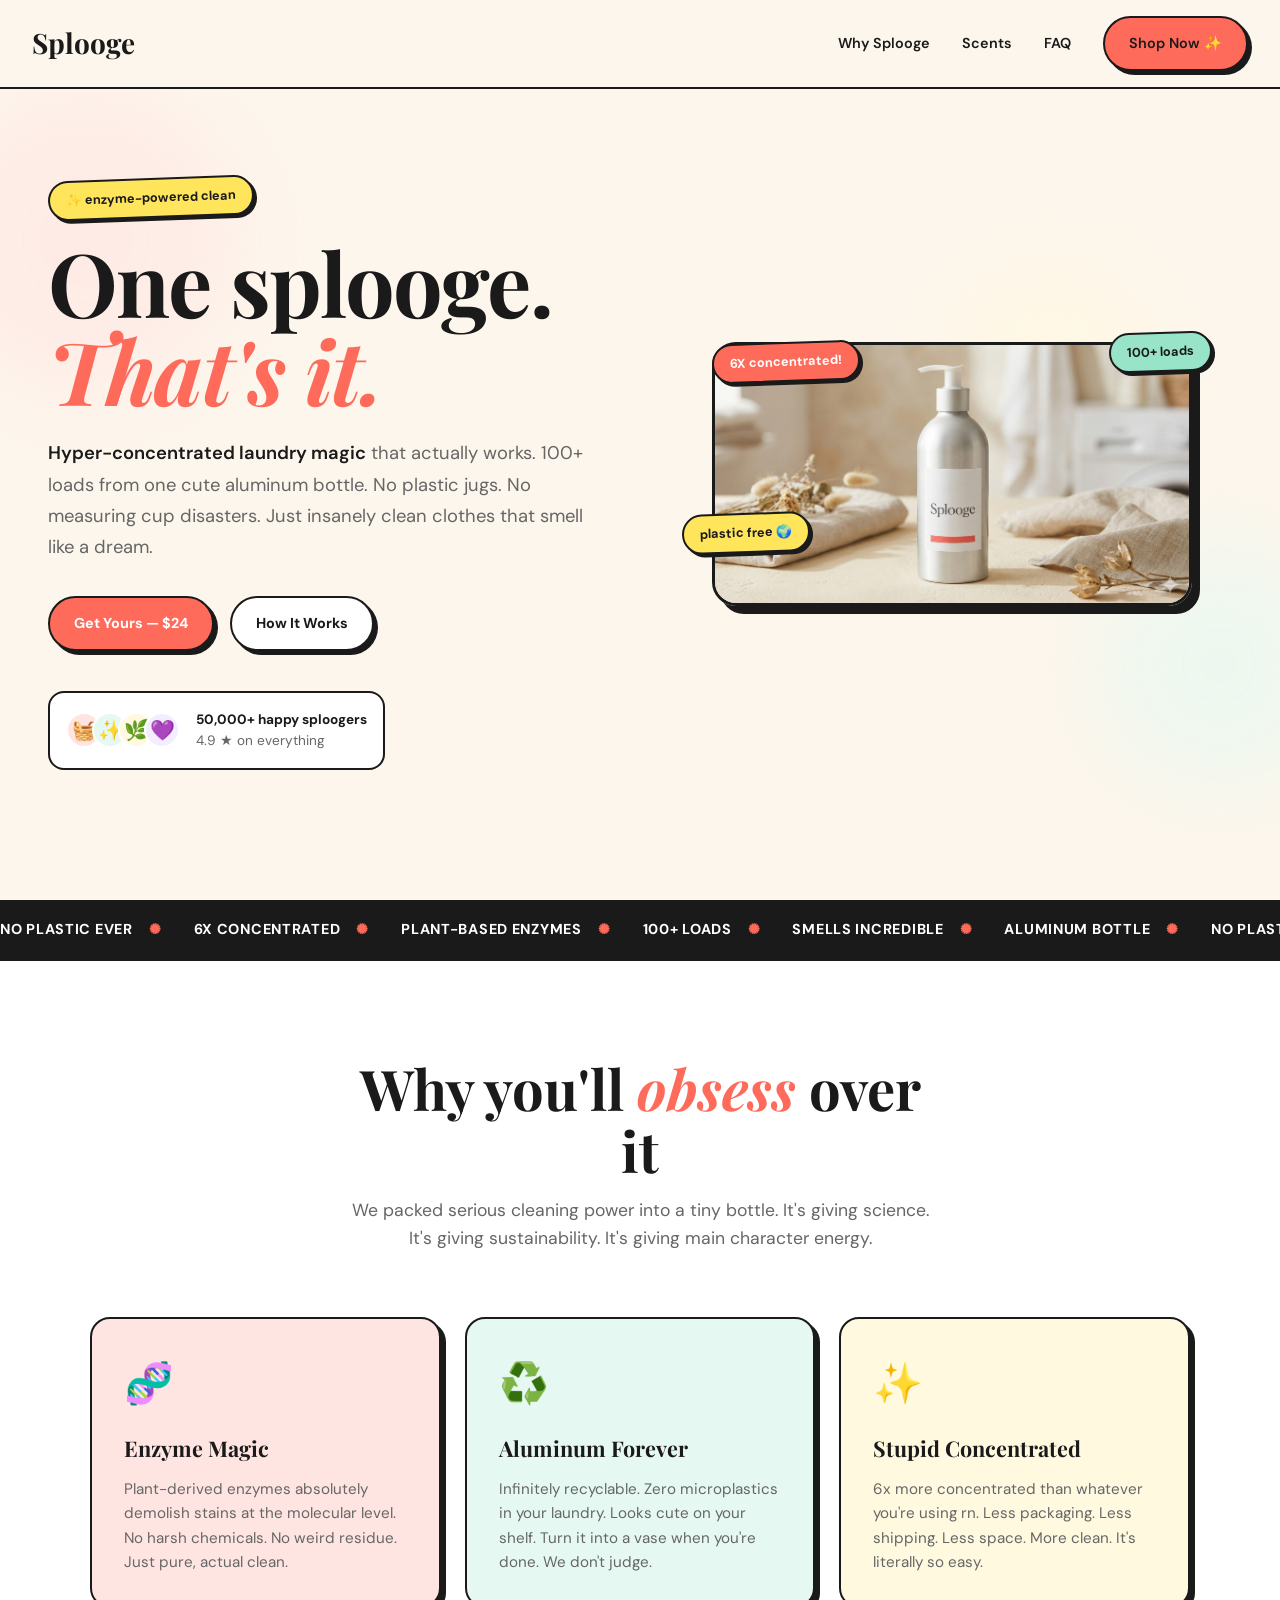
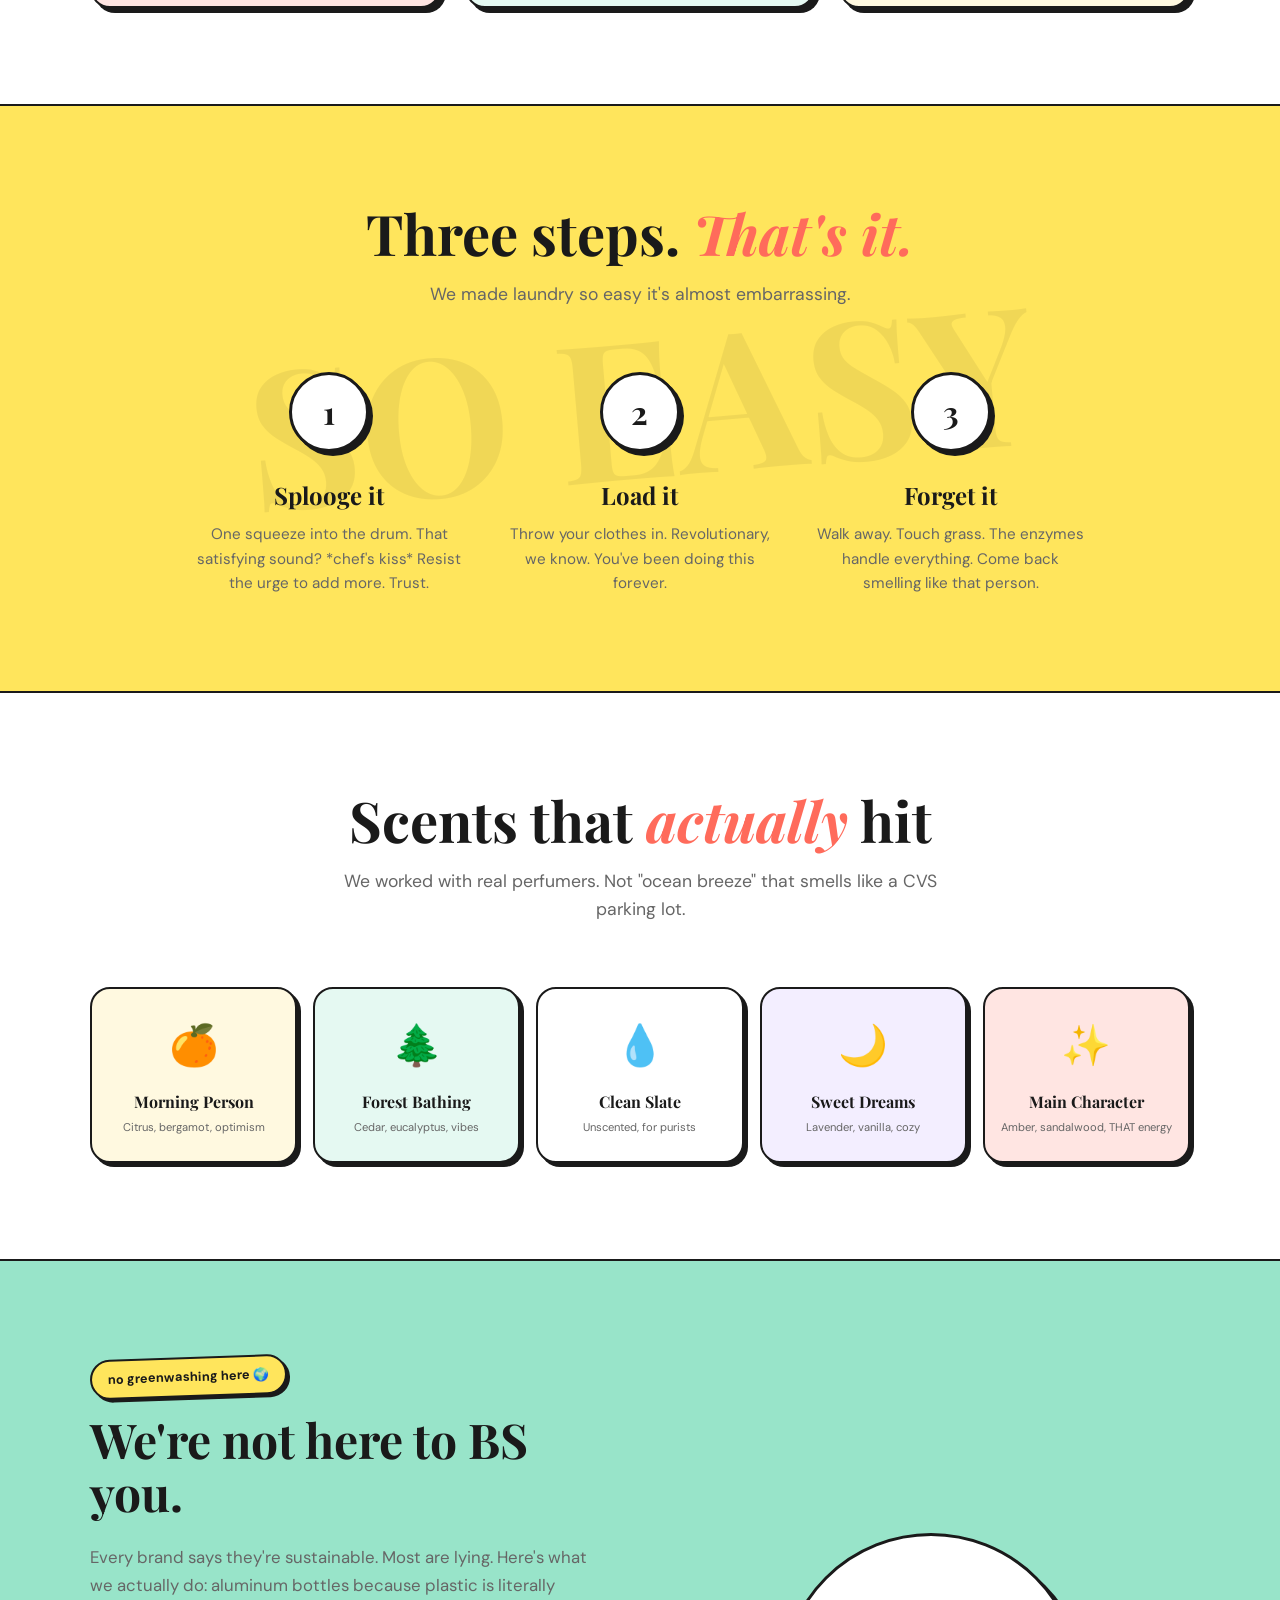
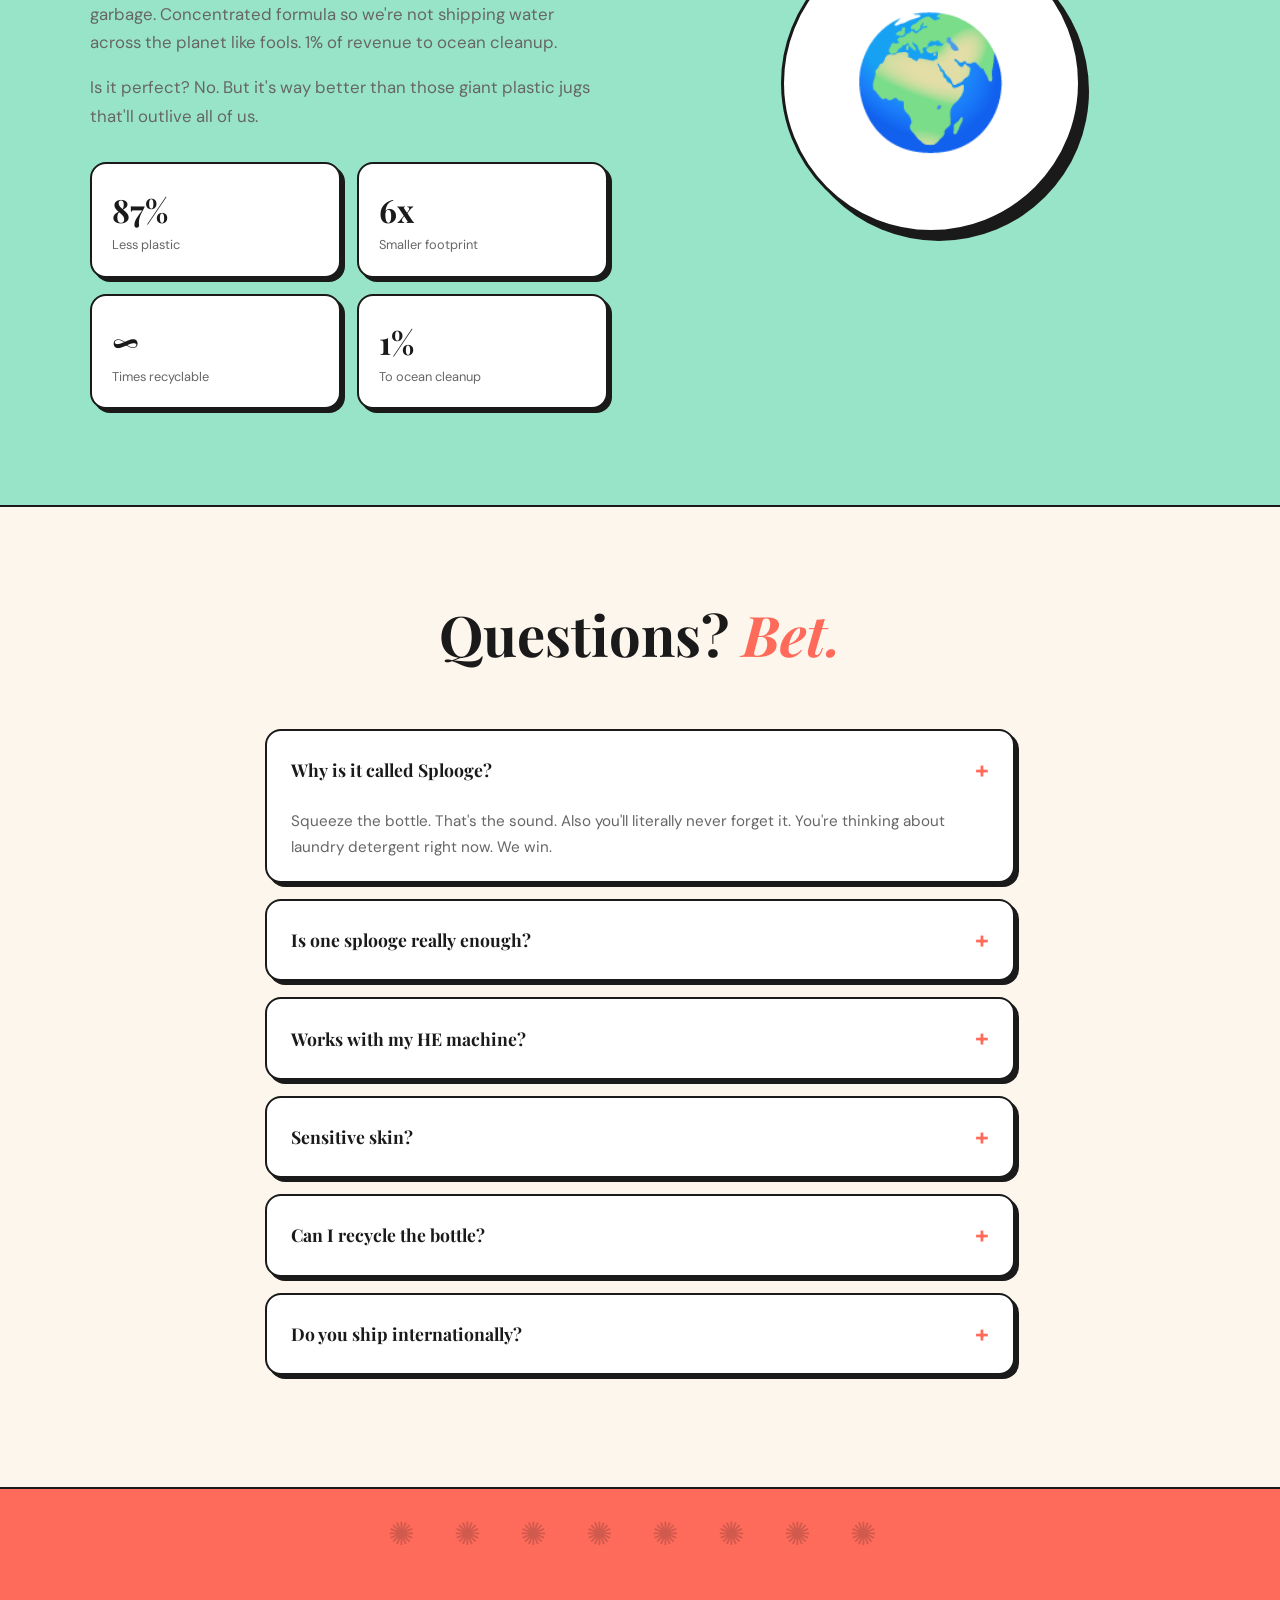
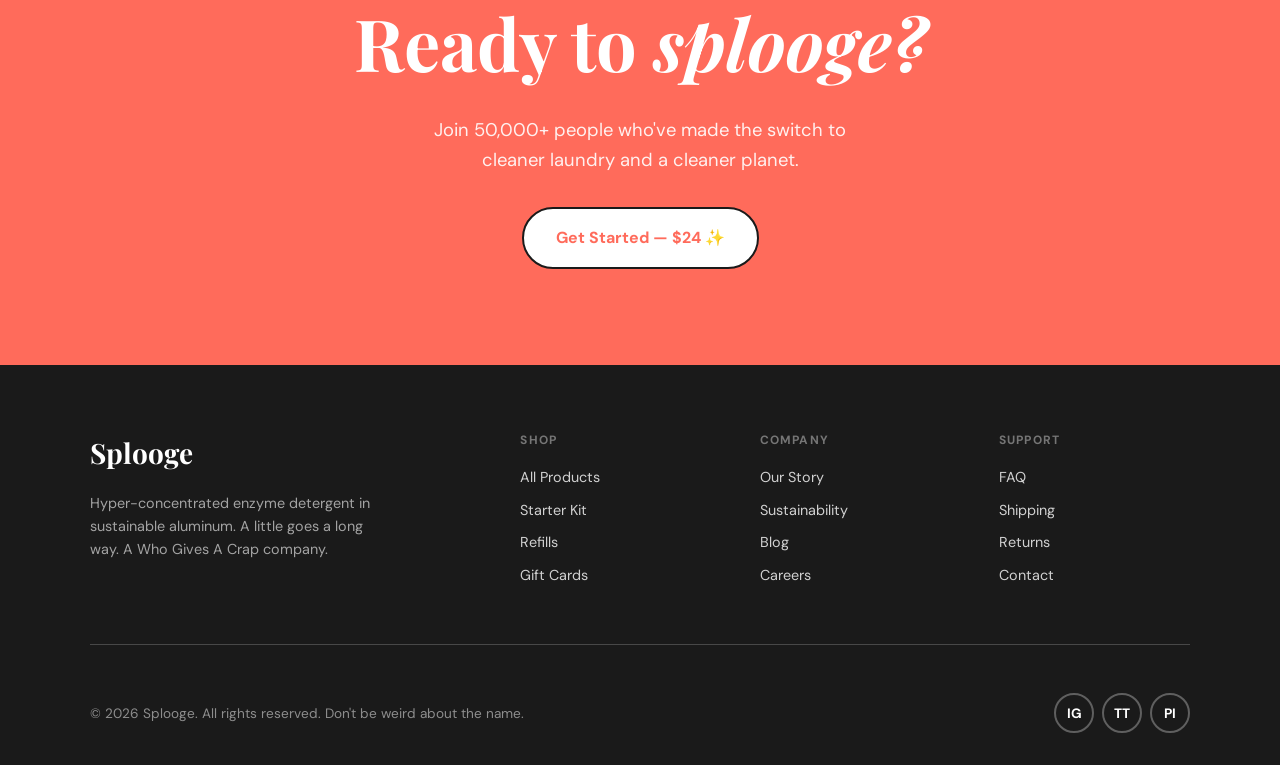
==== commit f65edb64: "feat: Bold Gen-Z redesign with Starface/WGAC energy Major visual overhaul for edgy, youthful brand i" ====
--- a/index.html
+++ b/index.html
@@ -7,22 +7,23 @@
     <meta name="description" content="Hyper-concentrated, enzyme-powered laundry detergent. One splooge. That's it.">
     <link rel="preconnect" href="https://fonts.googleapis.com">
     <link rel="preconnect" href="https://fonts.gstatic.com" crossorigin>
-    <link href="https://fonts.googleapis.com/css2?family=DM+Sans:ital,opsz,wght@0,9..40,400;0,9..40,500;0,9..40,600;0,9..40,700;1,9..40,400&family=DM+Serif+Display:ital@0;1&display=swap" rel="stylesheet">
+    <link href="https://fonts.googleapis.com/css2?family=DM+Sans:ital,opsz,wght@0,9..40,400;0,9..40,500;0,9..40,600;0,9..40,700;0,9..40,800;1,9..40,400;1,9..40,500&family=Playfair+Display:ital,wght@0,700;1,700&display=swap" rel="stylesheet">
     <style>
         :root {
-            --cream: #FDF8F3;
-            --warm-white: #FFFFFF;
-            --soft-black: #1A1A1A;
-            --text-primary: #2D2D2D;
-            --text-secondary: #6B6B6B;
-            --accent: #E85D45;
-            --accent-hover: #D14D35;
-            --sage: #8FAE8B;
-            --sage-light: #E8F0E7;
-            --lavender: #B8A9C9;
-            --lavender-light: #F3EFF7;
-            --warm-gray: #F5F1ED;
-            --border: #E8E4DF;
+            --cream: #FDF6EC;
+            --white: #FFFFFF;
+            --black: #1A1A1A;
+            --coral: #FF6B5B;
+            --coral-light: #FFE5E2;
+            --yellow: #FFE55C;
+            --yellow-light: #FFF9E0;
+            --mint: #98E4C9;
+            --mint-light: #E5F9F2;
+            --lavender: #C7B8EA;
+            --lavender-light: #F3EEFF;
+            --blue: #5B9FFF;
+            --text: #1A1A1A;
+            --text-muted: #666666;
         }
 
         * {
@@ -38,15 +39,50 @@
         body {
             font-family: 'DM Sans', -apple-system, sans-serif;
             background: var(--cream);
-            color: var(--text-primary);
+            color: var(--text);
             line-height: 1.6;
             overflow-x: hidden;
         }
 
         ::selection {
-            background: var(--accent);
-            color: white;
-        }
+            background: var(--yellow);
+            color: var(--black);
+        }
+
+        /* Fun Shapes */
+        .blob {
+            position: absolute;
+            border-radius: 50%;
+            filter: blur(40px);
+            opacity: 0.6;
+            pointer-events: none;
+            z-index: 0;
+        }
+
+        .blob-1 { width: 300px; height: 300px; background: var(--coral-light); top: 10%; left: -5%; }
+        .blob-2 { width: 250px; height: 250px; background: var(--mint-light); top: 60%; right: -5%; }
+        .blob-3 { width: 200px; height: 200px; background: var(--yellow-light); top: 30%; right: 10%; }
+
+        /* Sticker styles */
+        .sticker {
+            display: inline-flex;
+            align-items: center;
+            justify-content: center;
+            padding: 0.5rem 1rem;
+            background: var(--yellow);
+            color: var(--black);
+            font-size: 0.8rem;
+            font-weight: 700;
+            border-radius: 100px;
+            border: 2px solid var(--black);
+            box-shadow: 3px 3px 0 var(--black);
+            transform: rotate(-2deg);
+            white-space: nowrap;
+        }
+
+        .sticker.coral { background: var(--coral); color: white; }
+        .sticker.mint { background: var(--mint); }
+        .sticker.lavender { background: var(--lavender); }
 
         /* Navigation */
         nav {
@@ -55,75 +91,82 @@
             left: 0;
             right: 0;
             z-index: 100;
-            padding: 1.25rem 3rem;
+            padding: 1rem 2rem;
             display: flex;
             justify-content: space-between;
             align-items: center;
-            background: rgba(253, 248, 243, 0.9);
-            backdrop-filter: blur(20px);
-            border-bottom: 1px solid var(--border);
+            background: var(--cream);
+            border-bottom: 2px solid var(--black);
         }
 
         .logo {
-            font-family: 'DM Serif Display', serif;
+            font-family: 'Playfair Display', serif;
             font-size: 1.75rem;
-            font-weight: 400;
-            letter-spacing: 0.02em;
-            color: var(--soft-black);
+            font-weight: 700;
+            color: var(--black);
+            text-decoration: none;
         }
 
         .nav-links {
             display: flex;
-            gap: 2.5rem;
+            gap: 2rem;
             align-items: center;
         }
 
         .nav-links a {
             text-decoration: none;
-            color: var(--text-secondary);
+            color: var(--text);
             font-size: 0.9rem;
-            font-weight: 500;
+            font-weight: 600;
             transition: color 0.2s;
         }
 
         .nav-links a:hover {
-            color: var(--text-primary);
+            color: var(--coral);
         }
 
         .btn {
             display: inline-flex;
             align-items: center;
             justify-content: center;
-            padding: 0.875rem 1.75rem;
+            gap: 0.5rem;
+            padding: 0.875rem 1.5rem;
             font-family: 'DM Sans', sans-serif;
             font-size: 0.9rem;
-            font-weight: 600;
+            font-weight: 700;
             text-decoration: none;
             border-radius: 100px;
-            border: none;
+            border: 2px solid var(--black);
             cursor: pointer;
-            transition: all 0.25s ease;
+            transition: all 0.15s ease;
         }
 
         .btn-primary {
-            background: var(--soft-black);
+            background: var(--coral);
             color: white;
+            box-shadow: 4px 4px 0 var(--black);
         }
 
         .btn-primary:hover {
-            background: var(--accent);
-            transform: translateY(-2px);
+            transform: translate(-2px, -2px);
+            box-shadow: 6px 6px 0 var(--black);
+        }
+
+        .btn-primary:active {
+            transform: translate(2px, 2px);
+            box-shadow: 2px 2px 0 var(--black);
         }
 
         .btn-secondary {
-            background: transparent;
-            color: var(--text-primary);
-            border: 1.5px solid var(--text-primary);
+            background: var(--white);
+            color: var(--black);
+            box-shadow: 4px 4px 0 var(--black);
         }
 
         .btn-secondary:hover {
-            background: var(--text-primary);
-            color: white;
+            background: var(--yellow);
+            transform: translate(-2px, -2px);
+            box-shadow: 6px 6px 0 var(--black);
         }
 
         /* Hero Section */
@@ -131,86 +174,109 @@
             min-height: 100vh;
             display: flex;
             align-items: center;
-            padding: 8rem 3rem 4rem;
+            padding: 7rem 2rem 4rem;
             position: relative;
             overflow: hidden;
         }
 
         .hero-container {
-            max-width: 1400px;
+            max-width: 1300px;
             margin: 0 auto;
             display: grid;
             grid-template-columns: 1fr 1fr;
-            gap: 6rem;
-            align-items: center;
+            gap: 4rem;
+            align-items: center;
+            position: relative;
+            z-index: 1;
         }
 
         .hero-content {
-            max-width: 580px;
+            max-width: 560px;
         }
 
         .hero-eyebrow {
-            display: inline-flex;
-            align-items: center;
-            gap: 0.5rem;
-            padding: 0.5rem 1rem;
-            background: var(--sage-light);
-            color: var(--sage);
-            font-size: 0.8rem;
-            font-weight: 600;
-            border-radius: 100px;
+            margin-bottom: 1.25rem;
+        }
+
+        .hero h1 {
+            font-family: 'Playfair Display', serif;
+            font-size: clamp(3.5rem, 7vw, 5.5rem);
+            font-weight: 700;
+            line-height: 1.0;
+            letter-spacing: -0.02em;
             margin-bottom: 1.5rem;
-            text-transform: uppercase;
-            letter-spacing: 0.05em;
-        }
-
-        .hero h1 {
-            font-family: 'DM Serif Display', serif;
-            font-size: clamp(3rem, 6vw, 4.5rem);
-            font-weight: 400;
-            line-height: 1.1;
-            letter-spacing: -0.01em;
-            margin-bottom: 1.5rem;
-            color: var(--soft-black);
         }
 
         .hero h1 em {
             font-style: italic;
-            color: var(--accent);
+            color: var(--coral);
+            display: inline-block;
+            animation: wiggle 3s ease-in-out infinite;
+        }
+
+        @keyframes wiggle {
+            0%, 100% { transform: rotate(-2deg); }
+            50% { transform: rotate(2deg); }
         }
 
         .hero-text {
             font-size: 1.15rem;
-            color: var(--text-secondary);
+            color: var(--text-muted);
             margin-bottom: 2rem;
             line-height: 1.7;
         }
 
+        .hero-text strong {
+            color: var(--text);
+            font-weight: 600;
+        }
+
         .hero-ctas {
             display: flex;
             gap: 1rem;
             flex-wrap: wrap;
-            margin-bottom: 3rem;
-        }
-
-        .hero-stats {
-            display: flex;
-            gap: 3rem;
-            padding-top: 2rem;
-            border-top: 1px solid var(--border);
-        }
-
-        .stat-number {
-            font-family: 'DM Serif Display', serif;
-            font-size: 2.25rem;
-            color: var(--soft-black);
-            line-height: 1;
-        }
-
-        .stat-label {
+            margin-bottom: 2.5rem;
+        }
+
+        .hero-proof {
+            display: flex;
+            align-items: center;
+            gap: 1rem;
+            padding: 1rem;
+            background: var(--white);
+            border: 2px solid var(--black);
+            border-radius: 16px;
+            max-width: fit-content;
+        }
+
+        .hero-proof-avatars {
+            display: flex;
+        }
+
+        .hero-proof-avatars span {
+            width: 36px;
+            height: 36px;
+            border-radius: 50%;
+            border: 2px solid var(--white);
+            margin-left: -10px;
+            font-size: 1.25rem;
+            display: flex;
+            align-items: center;
+            justify-content: center;
+        }
+
+        .hero-proof-avatars span:first-child { margin-left: 0; background: var(--coral-light); }
+        .hero-proof-avatars span:nth-child(2) { background: var(--mint-light); }
+        .hero-proof-avatars span:nth-child(3) { background: var(--yellow-light); }
+        .hero-proof-avatars span:nth-child(4) { background: var(--lavender-light); }
+
+        .hero-proof-text {
             font-size: 0.85rem;
-            color: var(--text-secondary);
-            margin-top: 0.25rem;
+        }
+
+        .hero-proof-text strong {
+            display: block;
+            font-weight: 700;
         }
 
         .hero-visual {
@@ -223,16 +289,21 @@
         .bottle-container {
             position: relative;
             width: 100%;
-            max-width: 520px;
+            max-width: 480px;
         }
 
         .bottle-image {
             width: 100%;
             border-radius: 24px;
             overflow: hidden;
-            box-shadow:
-                0 25px 50px -12px rgba(0, 0, 0, 0.15),
-                0 12px 24px -8px rgba(0, 0, 0, 0.08);
+            border: 3px solid var(--black);
+            box-shadow: 8px 8px 0 var(--black);
+            transition: all 0.3s ease;
+        }
+
+        .bottle-image:hover {
+            transform: translate(-4px, -4px);
+            box-shadow: 12px 12px 0 var(--black);
         }
 
         .bottle-image img {
@@ -241,40 +312,56 @@
             display: block;
         }
 
+        .floating-sticker {
+            position: absolute;
+            animation: float 4s ease-in-out infinite;
+        }
+
+        .floating-sticker:nth-child(2) { top: -10px; right: -20px; animation-delay: 0.5s; }
+        .floating-sticker:nth-child(3) { bottom: 20%; left: -30px; animation-delay: 1s; }
+        .floating-sticker:nth-child(4) { bottom: -15px; right: 20%; animation-delay: 1.5s; }
+
+        @keyframes float {
+            0%, 100% { transform: translateY(0) rotate(-3deg); }
+            50% { transform: translateY(-10px) rotate(3deg); }
+        }
+
         /* Marquee */
         .marquee {
-            background: var(--soft-black);
-            color: white;
+            background: var(--black);
+            color: var(--white);
             padding: 1rem 0;
             overflow: hidden;
+            border-top: 2px solid var(--black);
+            border-bottom: 2px solid var(--black);
         }
 
         .marquee-inner {
             display: flex;
-            animation: scroll 25s linear infinite;
+            animation: scroll 20s linear infinite;
         }
 
         .marquee-content {
             display: flex;
             align-items: center;
-            gap: 3rem;
-            padding-right: 3rem;
-            font-size: 0.85rem;
-            font-weight: 500;
+            gap: 2rem;
+            padding-right: 2rem;
+            font-size: 0.9rem;
+            font-weight: 700;
             text-transform: uppercase;
-            letter-spacing: 0.1em;
+            letter-spacing: 0.05em;
             white-space: nowrap;
         }
 
         .marquee-content span {
             display: flex;
             align-items: center;
-            gap: 1.5rem;
+            gap: 1rem;
         }
 
         .marquee-content span::after {
-            content: '✦';
-            opacity: 0.5;
+            content: '✺';
+            color: var(--coral);
         }
 
         @keyframes scroll {
@@ -284,12 +371,14 @@
 
         /* Features Section */
         .features {
-            padding: 8rem 3rem;
-            background: var(--warm-white);
+            padding: 6rem 2rem;
+            background: var(--white);
+            border-top: 2px solid var(--black);
+            position: relative;
         }
 
         .features-container {
-            max-width: 1200px;
+            max-width: 1100px;
             margin: 0 auto;
         }
 
@@ -299,139 +388,140 @@
             margin: 0 auto 4rem;
         }
 
-        .section-eyebrow {
-            font-size: 0.8rem;
-            font-weight: 600;
-            text-transform: uppercase;
-            letter-spacing: 0.15em;
-            color: var(--accent);
+        .section-title {
+            font-family: 'Playfair Display', serif;
+            font-size: clamp(2.5rem, 5vw, 3.5rem);
+            font-weight: 700;
+            line-height: 1.1;
             margin-bottom: 1rem;
         }
 
-        .section-title {
-            font-family: 'DM Serif Display', serif;
-            font-size: clamp(2rem, 4vw, 3rem);
-            font-weight: 400;
-            line-height: 1.2;
-            color: var(--soft-black);
-            margin-bottom: 1rem;
+        .section-title em {
+            font-style: italic;
+            color: var(--coral);
         }
 
         .section-subtitle {
             font-size: 1.1rem;
-            color: var(--text-secondary);
-            line-height: 1.7;
+            color: var(--text-muted);
         }
 
         .features-grid {
             display: grid;
             grid-template-columns: repeat(3, 1fr);
-            gap: 2rem;
+            gap: 1.5rem;
         }
 
         .feature-card {
             background: var(--cream);
-            padding: 2.5rem;
+            padding: 2rem;
             border-radius: 20px;
-            transition: all 0.3s ease;
-            border: 1px solid transparent;
+            border: 2px solid var(--black);
+            box-shadow: 5px 5px 0 var(--black);
+            transition: all 0.2s ease;
         }
 
         .feature-card:hover {
-            border-color: var(--border);
-            transform: translateY(-4px);
-            box-shadow: 0 20px 40px rgba(0, 0, 0, 0.06);
-        }
+            transform: translate(-3px, -3px);
+            box-shadow: 8px 8px 0 var(--black);
+        }
+
+        .feature-card:nth-child(1) { background: var(--coral-light); }
+        .feature-card:nth-child(2) { background: var(--mint-light); }
+        .feature-card:nth-child(3) { background: var(--yellow-light); }
 
         .feature-icon {
-            width: 56px;
-            height: 56px;
-            border-radius: 16px;
-            display: flex;
-            align-items: center;
-            justify-content: center;
-            margin-bottom: 1.5rem;
-            font-size: 1.5rem;
-        }
-
-        .feature-icon.sage { background: var(--sage-light); }
-        .feature-icon.lavender { background: var(--lavender-light); }
-        .feature-icon.warm { background: #FEF3E7; }
+            font-size: 2.5rem;
+            margin-bottom: 1rem;
+        }
 
         .feature-card h3 {
-            font-family: 'DM Serif Display', serif;
+            font-family: 'Playfair Display', serif;
             font-size: 1.35rem;
-            font-weight: 400;
+            font-weight: 700;
             margin-bottom: 0.75rem;
-            color: var(--soft-black);
         }
 
         .feature-card p {
-            color: var(--text-secondary);
+            color: var(--text-muted);
             font-size: 0.95rem;
-            line-height: 1.7;
+            line-height: 1.6;
         }
 
         /* How It Works */
         .how-it-works {
-            padding: 8rem 3rem;
-            background: var(--cream);
+            padding: 6rem 2rem;
+            background: var(--yellow);
+            border-top: 2px solid var(--black);
+            position: relative;
+        }
+
+        .how-it-works::before {
+            content: 'SO EASY';
+            position: absolute;
+            top: 50%;
+            left: 50%;
+            transform: translate(-50%, -50%) rotate(-5deg);
+            font-family: 'Playfair Display', serif;
+            font-size: clamp(4rem, 15vw, 12rem);
+            font-weight: 700;
+            color: rgba(0, 0, 0, 0.06);
+            white-space: nowrap;
+            pointer-events: none;
         }
 
         .steps-container {
             max-width: 900px;
             margin: 0 auto;
+            position: relative;
+            z-index: 1;
         }
 
         .steps {
-            display: flex;
-            flex-direction: column;
-            gap: 0;
+            display: grid;
+            grid-template-columns: repeat(3, 1fr);
+            gap: 2rem;
         }
 
         .step {
-            display: grid;
-            grid-template-columns: 80px 1fr;
-            gap: 2rem;
-            padding: 3rem 0;
-            border-bottom: 1px solid var(--border);
-            align-items: start;
-        }
-
-        .step:last-child {
-            border-bottom: none;
+            text-align: center;
+            position: relative;
         }
 
         .step-number {
-            font-family: 'DM Serif Display', serif;
-            font-size: 3.5rem;
-            color: var(--border);
-            line-height: 1;
-        }
-
-        .step:hover .step-number {
-            color: var(--accent);
-        }
-
-        .step-content h3 {
-            font-family: 'DM Serif Display', serif;
+            width: 80px;
+            height: 80px;
+            border-radius: 50%;
+            background: var(--white);
+            border: 3px solid var(--black);
+            box-shadow: 4px 4px 0 var(--black);
+            display: flex;
+            align-items: center;
+            justify-content: center;
+            font-family: 'Playfair Display', serif;
+            font-size: 2rem;
+            font-weight: 700;
+            margin: 0 auto 1.5rem;
+        }
+
+        .step h3 {
+            font-family: 'Playfair Display', serif;
             font-size: 1.5rem;
-            font-weight: 400;
+            font-weight: 700;
             margin-bottom: 0.5rem;
-            color: var(--soft-black);
-        }
-
-        .step-content p {
-            font-size: 1rem;
-            color: var(--text-secondary);
-            line-height: 1.7;
-            max-width: 500px;
+        }
+
+        .step p {
+            font-size: 0.95rem;
+            color: var(--text-muted);
+            line-height: 1.6;
         }
 
         /* Scents Section */
         .scents {
-            padding: 8rem 3rem;
-            background: var(--warm-white);
+            padding: 6rem 2rem;
+            background: var(--white);
+            border-top: 2px solid var(--black);
         }
 
         .scents-container {
@@ -442,55 +532,56 @@
         .scents-grid {
             display: grid;
             grid-template-columns: repeat(5, 1fr);
-            gap: 1.25rem;
+            gap: 1rem;
         }
 
         .scent-card {
             background: var(--cream);
             border-radius: 20px;
-            padding: 2rem 1.25rem;
+            padding: 1.5rem 1rem;
             text-align: center;
-            transition: all 0.3s ease;
+            border: 2px solid var(--black);
+            box-shadow: 4px 4px 0 var(--black);
+            transition: all 0.2s ease;
             cursor: pointer;
-            border: 1px solid transparent;
         }
 
         .scent-card:hover {
-            border-color: var(--soft-black);
-            transform: translateY(-4px);
-        }
-
-        .scent-orb {
-            width: 64px;
-            height: 64px;
-            border-radius: 50%;
-            margin: 0 auto 1rem;
-            box-shadow: inset 0 -10px 20px rgba(0,0,0,0.1), 0 5px 15px rgba(0,0,0,0.08);
-        }
-
-        .scent-orb.citrus { background: linear-gradient(145deg, #FFE066, #FFAB4C); }
-        .scent-orb.forest { background: linear-gradient(145deg, #8FAE8B, #5C8A56); }
-        .scent-orb.clean { background: linear-gradient(145deg, #F5F5F5, #E0E0E0); }
-        .scent-orb.lavender { background: linear-gradient(145deg, #C9B8DB, #9B7FBD); }
-        .scent-orb.amber { background: linear-gradient(145deg, #DEB887, #B8860B); }
+            transform: translate(-2px, -2px) rotate(-1deg);
+            box-shadow: 6px 6px 0 var(--black);
+        }
+
+        .scent-card:nth-child(1) { background: var(--yellow-light); }
+        .scent-card:nth-child(2) { background: var(--mint-light); }
+        .scent-card:nth-child(3) { background: var(--white); }
+        .scent-card:nth-child(4) { background: var(--lavender-light); }
+        .scent-card:nth-child(5) { background: var(--coral-light); }
+
+        .scent-icon {
+            font-size: 2.5rem;
+            margin-bottom: 0.75rem;
+            display: block;
+        }
 
         .scent-card h3 {
-            font-family: 'DM Serif Display', serif;
+            font-family: 'Playfair Display', serif;
             font-size: 1rem;
-            font-weight: 400;
-            margin-bottom: 0.35rem;
-            color: var(--soft-black);
+            font-weight: 700;
+            margin-bottom: 0.25rem;
         }
 
         .scent-card p {
-            font-size: 0.75rem;
-            color: var(--text-secondary);
+            font-size: 0.7rem;
+            color: var(--text-muted);
         }
 
         /* Sustainability Section */
         .sustainability {
-            padding: 8rem 3rem;
-            background: var(--sage-light);
+            padding: 6rem 2rem;
+            background: var(--mint);
+            border-top: 2px solid var(--black);
+            position: relative;
+            overflow: hidden;
         }
 
         .sustainability-container {
@@ -498,48 +589,52 @@
             margin: 0 auto;
             display: grid;
             grid-template-columns: 1fr 1fr;
-            gap: 5rem;
-            align-items: center;
+            gap: 4rem;
+            align-items: center;
+            position: relative;
+            z-index: 1;
         }
 
         .sustainability-content h2 {
-            font-family: 'DM Serif Display', serif;
-            font-size: clamp(2rem, 4vw, 2.75rem);
-            font-weight: 400;
-            line-height: 1.2;
+            font-family: 'Playfair Display', serif;
+            font-size: clamp(2rem, 4vw, 3rem);
+            font-weight: 700;
+            line-height: 1.1;
             margin-bottom: 1.5rem;
-            color: var(--soft-black);
         }
 
         .sustainability-content p {
             font-size: 1.05rem;
-            color: var(--text-secondary);
-            margin-bottom: 1.25rem;
-            line-height: 1.8;
+            color: var(--text-muted);
+            margin-bottom: 1rem;
+            line-height: 1.7;
         }
 
         .eco-stats {
             display: grid;
             grid-template-columns: repeat(2, 1fr);
-            gap: 1.25rem;
-            margin-top: 2.5rem;
+            gap: 1rem;
+            margin-top: 2rem;
         }
 
         .eco-stat {
-            background: white;
-            padding: 1.5rem;
+            background: var(--white);
+            padding: 1.25rem;
             border-radius: 16px;
+            border: 2px solid var(--black);
+            box-shadow: 4px 4px 0 var(--black);
         }
 
         .eco-stat-number {
-            font-family: 'DM Serif Display', serif;
+            font-family: 'Playfair Display', serif;
             font-size: 2rem;
-            color: var(--sage);
+            font-weight: 700;
+            color: var(--black);
         }
 
         .eco-stat-label {
-            font-size: 0.85rem;
-            color: var(--text-secondary);
+            font-size: 0.8rem;
+            color: var(--text-muted);
         }
 
         .sustainability-visual {
@@ -548,23 +643,30 @@
             align-items: center;
         }
 
-        .eco-image {
-            width: 100%;
-            max-width: 400px;
-            aspect-ratio: 1;
-            background: white;
+        .eco-graphic {
+            width: 300px;
+            height: 300px;
+            background: var(--white);
             border-radius: 50%;
+            border: 3px solid var(--black);
+            box-shadow: 8px 8px 0 var(--black);
             display: flex;
             align-items: center;
             justify-content: center;
             font-size: 8rem;
-            box-shadow: 0 30px 60px rgba(0, 0, 0, 0.08);
+            animation: spin 20s linear infinite;
+        }
+
+        @keyframes spin {
+            0% { transform: rotate(0deg); }
+            100% { transform: rotate(360deg); }
         }
 
         /* FAQ Section */
         .faq {
-            padding: 8rem 3rem;
+            padding: 6rem 2rem;
             background: var(--cream);
+            border-top: 2px solid var(--black);
         }
 
         .faq-container {
@@ -573,53 +675,78 @@
         }
 
         .faq-item {
-            border-bottom: 1px solid var(--border);
+            background: var(--white);
+            border: 2px solid var(--black);
+            border-radius: 16px;
+            margin-bottom: 1rem;
+            box-shadow: 4px 4px 0 var(--black);
+            overflow: hidden;
+            transition: all 0.2s ease;
+        }
+
+        .faq-item:hover {
+            transform: translate(-2px, -2px);
+            box-shadow: 6px 6px 0 var(--black);
         }
 
         .faq-question {
-            padding: 1.75rem 0;
-            font-family: 'DM Serif Display', serif;
-            font-size: 1.15rem;
-            font-weight: 400;
+            padding: 1.25rem 1.5rem;
+            font-family: 'Playfair Display', serif;
+            font-size: 1.1rem;
+            font-weight: 700;
             cursor: pointer;
             display: flex;
             justify-content: space-between;
             align-items: center;
-            transition: color 0.2s;
-            color: var(--soft-black);
-        }
-
-        .faq-question:hover {
-            color: var(--accent);
         }
 
         .faq-question::after {
             content: '+';
             font-family: 'DM Sans', sans-serif;
             font-size: 1.5rem;
-            font-weight: 300;
-            color: var(--text-secondary);
+            font-weight: 700;
+            color: var(--coral);
+            transition: transform 0.2s;
         }
 
         .faq-answer {
-            padding: 0 0 1.75rem;
-            color: var(--text-secondary);
-            line-height: 1.8;
-            font-size: 1rem;
+            padding: 0 1.5rem 1.25rem;
+            color: var(--text-muted);
+            line-height: 1.7;
+            font-size: 0.95rem;
         }
 
         /* CTA Section */
         .cta {
-            padding: 8rem 3rem;
-            background: var(--soft-black);
+            padding: 6rem 2rem;
+            background: var(--coral);
+            border-top: 2px solid var(--black);
             text-align: center;
-            color: white;
+            position: relative;
+            overflow: hidden;
+        }
+
+        .cta::before {
+            content: '✺ ✺ ✺ ✺ ✺ ✺ ✺ ✺';
+            position: absolute;
+            top: 20px;
+            left: 0;
+            right: 0;
+            font-size: 2rem;
+            letter-spacing: 1rem;
+            opacity: 0.2;
+        }
+
+        .cta-content {
+            position: relative;
+            z-index: 1;
         }
 
         .cta h2 {
-            font-family: 'DM Serif Display', serif;
-            font-size: clamp(2.5rem, 5vw, 4rem);
-            font-weight: 400;
+            font-family: 'Playfair Display', serif;
+            font-size: clamp(2.5rem, 6vw, 4.5rem);
+            font-weight: 700;
+            color: var(--white);
             margin-bottom: 1rem;
         }
 
@@ -629,7 +756,7 @@
 
         .cta p {
             font-size: 1.15rem;
-            opacity: 0.8;
+            color: rgba(255,255,255,0.9);
             margin-bottom: 2rem;
             max-width: 450px;
             margin-left: auto;
@@ -637,57 +764,58 @@
         }
 
         .cta .btn {
-            background: white;
-            color: var(--soft-black);
+            background: var(--white);
+            color: var(--coral);
             font-size: 1rem;
-            padding: 1rem 2.5rem;
+            padding: 1rem 2rem;
         }
 
         .cta .btn:hover {
-            background: var(--accent);
-            color: white;
+            background: var(--yellow);
+            color: var(--black);
         }
 
         /* Footer */
         footer {
-            background: var(--soft-black);
-            color: white;
-            padding: 4rem 3rem 2rem;
-            border-top: 1px solid rgba(255,255,255,0.1);
+            background: var(--black);
+            color: var(--white);
+            padding: 4rem 2rem 2rem;
+            border-top: 2px solid var(--black);
         }
 
         .footer-container {
-            max-width: 1200px;
+            max-width: 1100px;
             margin: 0 auto;
         }
 
         .footer-top {
             display: grid;
             grid-template-columns: 2fr repeat(3, 1fr);
-            gap: 4rem;
+            gap: 3rem;
             margin-bottom: 3rem;
             padding-bottom: 3rem;
-            border-bottom: 1px solid rgba(255,255,255,0.1);
+            border-bottom: 1px solid rgba(255,255,255,0.2);
         }
 
         .footer-brand .logo {
-            color: white;
+            color: var(--white);
             margin-bottom: 1rem;
+            display: inline-block;
         }
 
         .footer-brand p {
             color: rgba(255,255,255,0.6);
             font-size: 0.9rem;
             max-width: 280px;
-            line-height: 1.7;
+            line-height: 1.6;
         }
 
         .footer-links h4 {
             font-size: 0.75rem;
-            font-weight: 600;
+            font-weight: 700;
             text-transform: uppercase;
-            letter-spacing: 0.15em;
-            margin-bottom: 1.25rem;
+            letter-spacing: 0.1em;
+            margin-bottom: 1rem;
             color: rgba(255,255,255,0.4);
         }
 
@@ -696,12 +824,12 @@
             color: rgba(255,255,255,0.8);
             text-decoration: none;
             font-size: 0.9rem;
-            margin-bottom: 0.75rem;
+            margin-bottom: 0.6rem;
             transition: color 0.2s;
         }
 
         .footer-links a:hover {
-            color: var(--accent);
+            color: var(--coral);
         }
 
         .footer-bottom {
@@ -714,26 +842,28 @@
 
         .social-links {
             display: flex;
-            gap: 0.75rem;
+            gap: 0.5rem;
         }
 
         .social-links a {
             width: 40px;
             height: 40px;
             border-radius: 50%;
-            border: 1px solid rgba(255,255,255,0.2);
+            border: 2px solid rgba(255,255,255,0.3);
             display: flex;
             align-items: center;
             justify-content: center;
-            color: white;
+            color: var(--white);
             text-decoration: none;
             font-size: 0.85rem;
+            font-weight: 700;
             transition: all 0.2s;
         }
 
         .social-links a:hover {
-            background: var(--accent);
-            border-color: var(--accent);
+            background: var(--coral);
+            border-color: var(--coral);
+            transform: scale(1.1) rotate(-5deg);
         }
 
         /* Responsive */
@@ -741,7 +871,7 @@
             .hero-container {
                 grid-template-columns: 1fr;
                 text-align: center;
-                gap: 4rem;
+                gap: 3rem;
             }
 
             .hero-content {
@@ -752,8 +882,8 @@
                 justify-content: center;
             }
 
-            .hero-stats {
-                justify-content: center;
+            .hero-proof {
+                margin: 0 auto;
             }
 
             .hero-visual {
@@ -761,7 +891,7 @@
             }
 
             .bottle-container {
-                max-width: 400px;
+                max-width: 380px;
                 margin: 0 auto;
             }
 
@@ -769,9 +899,9 @@
                 grid-template-columns: 1fr;
             }
 
-            .step {
-                grid-template-columns: 60px 1fr;
-                gap: 1.5rem;
+            .steps {
+                grid-template-columns: 1fr;
+                gap: 2rem;
             }
 
             .scents-grid {
@@ -780,12 +910,19 @@
 
             .sustainability-container {
                 grid-template-columns: 1fr;
+                text-align: center;
             }
 
             .sustainability-visual {
                 order: -1;
             }
 
+            .eco-graphic {
+                width: 200px;
+                height: 200px;
+                font-size: 5rem;
+            }
+
             .footer-top {
                 grid-template-columns: 1fr 1fr;
             }
@@ -793,30 +930,19 @@
 
         @media (max-width: 640px) {
             nav {
-                padding: 1rem 1.5rem;
-            }
-
-            .nav-links {
+                padding: 1rem;
+            }
+
+            .nav-links a:not(.btn) {
                 display: none;
             }
 
             .hero {
-                padding: 6rem 1.5rem 3rem;
-            }
-
-            .hero-stats {
-                flex-direction: column;
-                gap: 1.5rem;
-                align-items: center;
-            }
-
-            .step {
-                grid-template-columns: 1fr;
-                text-align: center;
-            }
-
-            .step-number {
-                font-size: 2.5rem;
+                padding: 6rem 1rem 3rem;
+            }
+
+            .floating-sticker {
+                display: none;
             }
 
             .scents-grid {
@@ -833,12 +959,12 @@
 
             .footer-bottom {
                 flex-direction: column;
-                gap: 1.5rem;
+                gap: 1rem;
                 text-align: center;
             }
 
             section {
-                padding: 5rem 1.5rem;
+                padding: 4rem 1rem;
             }
         }
     </style>
@@ -846,48 +972,52 @@
 <body>
     <!-- Navigation -->
     <nav>
-        <div class="logo">Splooge</div>
+        <a href="#" class="logo">Splooge</a>
         <div class="nav-links">
             <a href="#features">Why Splooge</a>
             <a href="#scents">Scents</a>
-            <a href="#sustainability">Our Mission</a>
             <a href="#faq">FAQ</a>
-            <a href="#" class="btn btn-primary">Shop Now</a>
+            <a href="#" class="btn btn-primary">Shop Now ✨</a>
         </div>
     </nav>
 
     <!-- Hero Section -->
     <section class="hero">
+        <div class="blob blob-1"></div>
+        <div class="blob blob-2"></div>
+        <div class="blob blob-3"></div>
+
         <div class="hero-container">
             <div class="hero-content">
                 <div class="hero-eyebrow">
-                    <span>Enzyme-Powered Clean</span>
+                    <span class="sticker">✨ enzyme-powered clean</span>
                 </div>
                 <h1>One splooge.<br><em>That's it.</em></h1>
-                <p class="hero-text">Hyper-concentrated laundry detergent that actually works. 100+ loads from one sleek aluminum bottle. No plastic jugs. No measuring disasters. Just ridiculously clean clothes that smell incredible.</p>
+                <p class="hero-text"><strong>Hyper-concentrated laundry magic</strong> that actually works. 100+ loads from one cute aluminum bottle. No plastic jugs. No measuring cup disasters. Just insanely clean clothes that smell like a dream.</p>
                 <div class="hero-ctas">
                     <a href="#" class="btn btn-primary">Get Yours — $24</a>
-                    <a href="#features" class="btn btn-secondary">Learn More</a>
-                </div>
-                <div class="hero-stats">
-                    <div class="stat">
-                        <div class="stat-number">6x</div>
-                        <div class="stat-label">More concentrated</div>
+                    <a href="#features" class="btn btn-secondary">How It Works</a>
+                </div>
+                <div class="hero-proof">
+                    <div class="hero-proof-avatars">
+                        <span>🧺</span>
+                        <span>✨</span>
+                        <span>🌿</span>
+                        <span>💜</span>
                     </div>
-                    <div class="stat">
-                        <div class="stat-number">100+</div>
-                        <div class="stat-label">Loads per bottle</div>
-                    </div>
-                    <div class="stat">
-                        <div class="stat-number">Zero</div>
-                        <div class="stat-label">Plastic waste</div>
+                    <div class="hero-proof-text">
+                        <strong>50,000+ happy sploogers</strong>
+                        <span style="color: var(--text-muted);">4.9 ★ on everything</span>
                     </div>
                 </div>
             </div>
             <div class="hero-visual">
                 <div class="bottle-container">
+                    <span class="sticker coral floating-sticker">6X concentrated!</span>
+                    <span class="sticker mint floating-sticker">100+ loads</span>
+                    <span class="sticker floating-sticker">plastic free 🌍</span>
                     <div class="bottle-image">
-                        <img src="images/bottle-hero.jpg" alt="Splooge aluminum bottle with pump dispenser, featuring minimalist white label with coral accent, styled with linen towels and dried flowers">
+                        <img src="images/bottle-hero.jpg" alt="Splooge aluminum bottle with pump dispenser">
                     </div>
                 </div>
             </div>
@@ -898,19 +1028,31 @@
     <div class="marquee">
         <div class="marquee-inner">
             <div class="marquee-content">
-                <span>No Plastic</span>
+                <span>No Plastic Ever</span>
                 <span>6X Concentrated</span>
                 <span>Plant-Based Enzymes</span>
                 <span>100+ Loads</span>
-                <span>Smells Amazing</span>
+                <span>Smells Incredible</span>
                 <span>Aluminum Bottle</span>
-            </div>
-            <div class="marquee-content">
-                <span>No Plastic</span>
+                <span>No Plastic Ever</span>
                 <span>6X Concentrated</span>
                 <span>Plant-Based Enzymes</span>
                 <span>100+ Loads</span>
-                <span>Smells Amazing</span>
+                <span>Smells Incredible</span>
+                <span>Aluminum Bottle</span>
+            </div>
+            <div class="marquee-content">
+                <span>No Plastic Ever</span>
+                <span>6X Concentrated</span>
+                <span>Plant-Based Enzymes</span>
+                <span>100+ Loads</span>
+                <span>Smells Incredible</span>
+                <span>Aluminum Bottle</span>
+                <span>No Plastic Ever</span>
+                <span>6X Concentrated</span>
+                <span>Plant-Based Enzymes</span>
+                <span>100+ Loads</span>
+                <span>Smells Incredible</span>
                 <span>Aluminum Bottle</span>
             </div>
         </div>
@@ -920,25 +1062,24 @@
     <section class="features" id="features">
         <div class="features-container">
             <div class="section-header">
-                <div class="section-eyebrow">Why Splooge?</div>
-                <h2 class="section-title">Less goop, more clean</h2>
-                <p class="section-subtitle">We packed serious cleaning power into a tiny amount. Science is cool like that.</p>
+                <h2 class="section-title">Why you'll <em>obsess</em> over it</h2>
+                <p class="section-subtitle">We packed serious cleaning power into a tiny bottle. It's giving science. It's giving sustainability. It's giving main character energy.</p>
             </div>
             <div class="features-grid">
                 <div class="feature-card">
-                    <div class="feature-icon sage">🧬</div>
-                    <h3>Enzyme Intelligence</h3>
-                    <p>Plant-derived enzymes break down stains at the molecular level. No harsh chemicals, no optical brighteners. Just actual, honest-to-goodness clean.</p>
+                    <div class="feature-icon">🧬</div>
+                    <h3>Enzyme Magic</h3>
+                    <p>Plant-derived enzymes absolutely demolish stains at the molecular level. No harsh chemicals. No weird residue. Just pure, actual clean.</p>
                 </div>
                 <div class="feature-card">
-                    <div class="feature-icon lavender">♻️</div>
+                    <div class="feature-icon">♻️</div>
                     <h3>Aluminum Forever</h3>
-                    <p>Our bottles are infinitely recyclable and won't leach microplastics into your laundry. Refill it, recycle it, or turn it into a vase. We don't judge.</p>
+                    <p>Infinitely recyclable. Zero microplastics in your laundry. Looks cute on your shelf. Turn it into a vase when you're done. We don't judge.</p>
                 </div>
                 <div class="feature-card">
-                    <div class="feature-icon warm">✨</div>
-                    <h3>Stupidly Concentrated</h3>
-                    <p>6x more concentrated than traditional detergents. Less packaging, less shipping weight, less space on your shelf, more clean. It's not complicated.</p>
+                    <div class="feature-icon">✨</div>
+                    <h3>Stupid Concentrated</h3>
+                    <p>6x more concentrated than whatever you're using rn. Less packaging. Less shipping. Less space. More clean. It's literally so easy.</p>
                 </div>
             </div>
         </div>
@@ -948,31 +1089,24 @@
     <section class="how-it-works" id="how">
         <div class="steps-container">
             <div class="section-header">
-                <div class="section-eyebrow">Dead Simple</div>
-                <h2 class="section-title">Three steps to clean clothes</h2>
-                <p class="section-subtitle">We made it so easy you might actually enjoy doing laundry. (Okay, that's a stretch.)</p>
+                <h2 class="section-title">Three steps. <em>That's it.</em></h2>
+                <p class="section-subtitle">We made laundry so easy it's almost embarrassing.</p>
             </div>
             <div class="steps">
                 <div class="step">
-                    <div class="step-number">01</div>
-                    <div class="step-content">
-                        <h3>Splooge it</h3>
-                        <p>One squeeze directly into the drum. That satisfying little splooge sound? Chef's kiss. Resist the urge to add more—trust the science.</p>
-                    </div>
+                    <div class="step-number">1</div>
+                    <h3>Splooge it</h3>
+                    <p>One squeeze into the drum. That satisfying sound? *chef's kiss* Resist the urge to add more. Trust.</p>
                 </div>
                 <div class="step">
-                    <div class="step-number">02</div>
-                    <div class="step-content">
-                        <h3>Load it</h3>
-                        <p>Throw your clothes in like you normally would. We're not here to reinvent laundry—just make it work better.</p>
-                    </div>
+                    <div class="step-number">2</div>
+                    <h3>Load it</h3>
+                    <p>Throw your clothes in. Revolutionary, we know. You've been doing this forever.</p>
                 </div>
                 <div class="step">
-                    <div class="step-number">03</div>
-                    <div class="step-content">
-                        <h3>Forget it</h3>
-                        <p>Start your machine and walk away. The enzymes do the hard work so you don't have to. Come back to clothes that smell incredible.</p>
-                    </div>
+                    <div class="step-number">3</div>
+                    <h3>Forget it</h3>
+                    <p>Walk away. Touch grass. The enzymes handle everything. Come back smelling like that person.</p>
                 </div>
             </div>
         </div>
@@ -982,35 +1116,34 @@
     <section class="scents" id="scents">
         <div class="scents-container">
             <div class="section-header">
-                <div class="section-eyebrow">Smell Amazing</div>
-                <h2 class="section-title">Scents you'll actually love</h2>
-                <p class="section-subtitle">We worked with real perfumers. No "ocean breeze" that smells like a gas station bathroom.</p>
+                <h2 class="section-title">Scents that <em>actually</em> hit</h2>
+                <p class="section-subtitle">We worked with real perfumers. Not "ocean breeze" that smells like a CVS parking lot.</p>
             </div>
             <div class="scents-grid">
                 <div class="scent-card">
-                    <div class="scent-orb citrus"></div>
+                    <span class="scent-icon">🍊</span>
                     <h3>Morning Person</h3>
                     <p>Citrus, bergamot, optimism</p>
                 </div>
                 <div class="scent-card">
-                    <div class="scent-orb forest"></div>
+                    <span class="scent-icon">🌲</span>
                     <h3>Forest Bathing</h3>
-                    <p>Cedar, eucalyptus, pine</p>
+                    <p>Cedar, eucalyptus, vibes</p>
                 </div>
                 <div class="scent-card">
-                    <div class="scent-orb clean"></div>
+                    <span class="scent-icon">💧</span>
                     <h3>Clean Slate</h3>
                     <p>Unscented, for purists</p>
                 </div>
                 <div class="scent-card">
-                    <div class="scent-orb lavender"></div>
+                    <span class="scent-icon">🌙</span>
                     <h3>Sweet Dreams</h3>
-                    <p>Lavender, vanilla, chamomile</p>
+                    <p>Lavender, vanilla, cozy</p>
                 </div>
                 <div class="scent-card">
-                    <div class="scent-orb amber"></div>
+                    <span class="scent-icon">✨</span>
                     <h3>Main Character</h3>
-                    <p>Amber, sandalwood, warmth</p>
+                    <p>Amber, sandalwood, THAT energy</p>
                 </div>
             </div>
         </div>
@@ -1020,18 +1153,18 @@
     <section class="sustainability" id="sustainability">
         <div class="sustainability-container">
             <div class="sustainability-content">
-                <div class="section-eyebrow">No Greenwashing</div>
-                <h2>We're not here to bullshit you.</h2>
-                <p>Every brand claims to be sustainable now. Here's what we actually do: aluminum bottles because plastic is garbage (literally). Concentrated formula so we're not shipping water across the planet. 1% of revenue to ocean cleanup.</p>
-                <p>Is it perfect? No. But it's a hell of a lot better than those giant plastic jugs that'll outlive your grandchildren.</p>
+                <span class="sticker" style="margin-bottom: 1rem;">no greenwashing here 🌍</span>
+                <h2>We're not here to BS you.</h2>
+                <p>Every brand says they're sustainable. Most are lying. Here's what we actually do: aluminum bottles because plastic is literally garbage. Concentrated formula so we're not shipping water across the planet like fools. 1% of revenue to ocean cleanup.</p>
+                <p>Is it perfect? No. But it's way better than those giant plastic jugs that'll outlive all of us.</p>
                 <div class="eco-stats">
                     <div class="eco-stat">
                         <div class="eco-stat-number">87%</div>
-                        <div class="eco-stat-label">Less plastic than traditional</div>
+                        <div class="eco-stat-label">Less plastic</div>
                     </div>
                     <div class="eco-stat">
                         <div class="eco-stat-number">6x</div>
-                        <div class="eco-stat-label">Smaller carbon footprint</div>
+                        <div class="eco-stat-label">Smaller footprint</div>
                     </div>
                     <div class="eco-stat">
                         <div class="eco-stat-number">∞</div>
@@ -1039,12 +1172,12 @@
                     </div>
                     <div class="eco-stat">
                         <div class="eco-stat-number">1%</div>
-                        <div class="eco-stat-label">Revenue to ocean cleanup</div>
+                        <div class="eco-stat-label">To ocean cleanup</div>
                     </div>
                 </div>
             </div>
             <div class="sustainability-visual">
-                <div class="eco-image">🌿</div>
+                <div class="eco-graphic">🌍</div>
             </div>
         </div>
     </section>
@@ -1053,41 +1186,42 @@
     <section class="faq" id="faq">
         <div class="faq-container">
             <div class="section-header">
-                <div class="section-eyebrow">Questions?</div>
-                <h2 class="section-title">We've got answers</h2>
+                <h2 class="section-title">Questions? <em>Bet.</em></h2>
             </div>
             <div class="faq-item">
                 <div class="faq-question">Why is it called Splooge?</div>
-                <div class="faq-answer">Have you ever squeezed a concentrated detergent bottle? That's the sound it makes. Also, you'll never forget it. You're thinking about laundry detergent right now. We win.</div>
+                <div class="faq-answer">Squeeze the bottle. That's the sound. Also you'll literally never forget it. You're thinking about laundry detergent right now. We win.</div>
             </div>
             <div class="faq-item">
                 <div class="faq-question">Is one splooge really enough?</div>
-                <div class="faq-answer">Yes. We promise. Our formula is 6x more concentrated than regular detergent. One splooge (about 1 tablespoon) handles a full load. For extra dirty loads, you can do 1.5 splooges. Live dangerously.</div>
+                <div class="faq-answer">Yes bestie. 6X concentrated means one splooge (~1 tablespoon) handles a full load. For extra gross loads, do 1.5 splooges. But seriously, more is not more here.</div>
             </div>
             <div class="faq-item">
-                <div class="faq-question">Is it safe for HE machines?</div>
-                <div class="faq-answer">Absolutely. Splooge is low-sudsing by design, which makes it perfect for high-efficiency machines. It also works great in standard machines. We don't discriminate against appliances.</div>
+                <div class="faq-question">Works with my HE machine?</div>
+                <div class="faq-answer">Absolutely. Low-sudsing queen energy. Works with HE, standard, front-load, top-load, whatever you've got. We don't discriminate.</div>
             </div>
             <div class="faq-item">
-                <div class="faq-question">What about sensitive skin?</div>
-                <div class="faq-answer">Our Clean Slate (unscented) formula is designed for sensitive skin. No dyes, no fragrances, no nonsense. The scented versions use skin-safe fragrance oils, but if you've got allergies, go Clean Slate.</div>
+                <div class="faq-question">Sensitive skin?</div>
+                <div class="faq-answer">Clean Slate (unscented) is your bestie. No dyes, no fragrances, no drama. The scented ones use skin-safe fragrance oils, but if you're sensitive, go Clean Slate.</div>
             </div>
             <div class="faq-item">
                 <div class="faq-question">Can I recycle the bottle?</div>
-                <div class="faq-answer">Yes! Aluminum is infinitely recyclable. Just rinse it out and toss it in your recycling bin. Or keep it for our refill pouches (coming soon). Or turn it into art. Your call.</div>
+                <div class="faq-answer">Duh! Aluminum is infinitely recyclable. Rinse it, toss it. Or keep it for our refill pouches (coming soon). Or make it into art. Your call.</div>
             </div>
             <div class="faq-item">
                 <div class="faq-question">Do you ship internationally?</div>
-                <div class="faq-answer">We're currently shipping to the US, Canada, and the UK. We're working on expanding, but international shipping kind of defeats the "reduce carbon footprint" thing. Stay tuned.</div>
+                <div class="faq-answer">US, Canada, UK for now. We're working on more, but shipping heavy stuff internationally kinda defeats the whole carbon footprint thing. Stay tuned.</div>
             </div>
         </div>
     </section>
 
     <!-- CTA Section -->
     <section class="cta">
-        <h2>Ready to <em>splooge?</em></h2>
-        <p>Join thousands who've made the switch to cleaner laundry and a cleaner planet.</p>
-        <a href="#" class="btn">Get Started — $24</a>
+        <div class="cta-content">
+            <h2>Ready to <em>splooge?</em></h2>
+            <p>Join 50,000+ people who've made the switch to cleaner laundry and a cleaner planet.</p>
+            <a href="#" class="btn">Get Started — $24 ✨</a>
+        </div>
     </section>
 
     <!-- Footer -->
@@ -1095,7 +1229,7 @@
         <div class="footer-container">
             <div class="footer-top">
                 <div class="footer-brand">
-                    <div class="logo">Splooge</div>
+                    <a href="#" class="logo">Splooge</a>
                     <p>Hyper-concentrated enzyme detergent in sustainable aluminum. A little goes a long way. A Who Gives A Crap company.</p>
                 </div>
                 <div class="footer-links">
@@ -1121,7 +1255,7 @@
                 </div>
             </div>
             <div class="footer-bottom">
-                <p>&copy; 2026 Splooge. All rights reserved.</p>
+                <p>&copy; 2026 Splooge. All rights reserved. Don't be weird about the name.</p>
                 <div class="social-links">
                     <a href="#" aria-label="Instagram">IG</a>
                     <a href="#" aria-label="TikTok">TT</a>
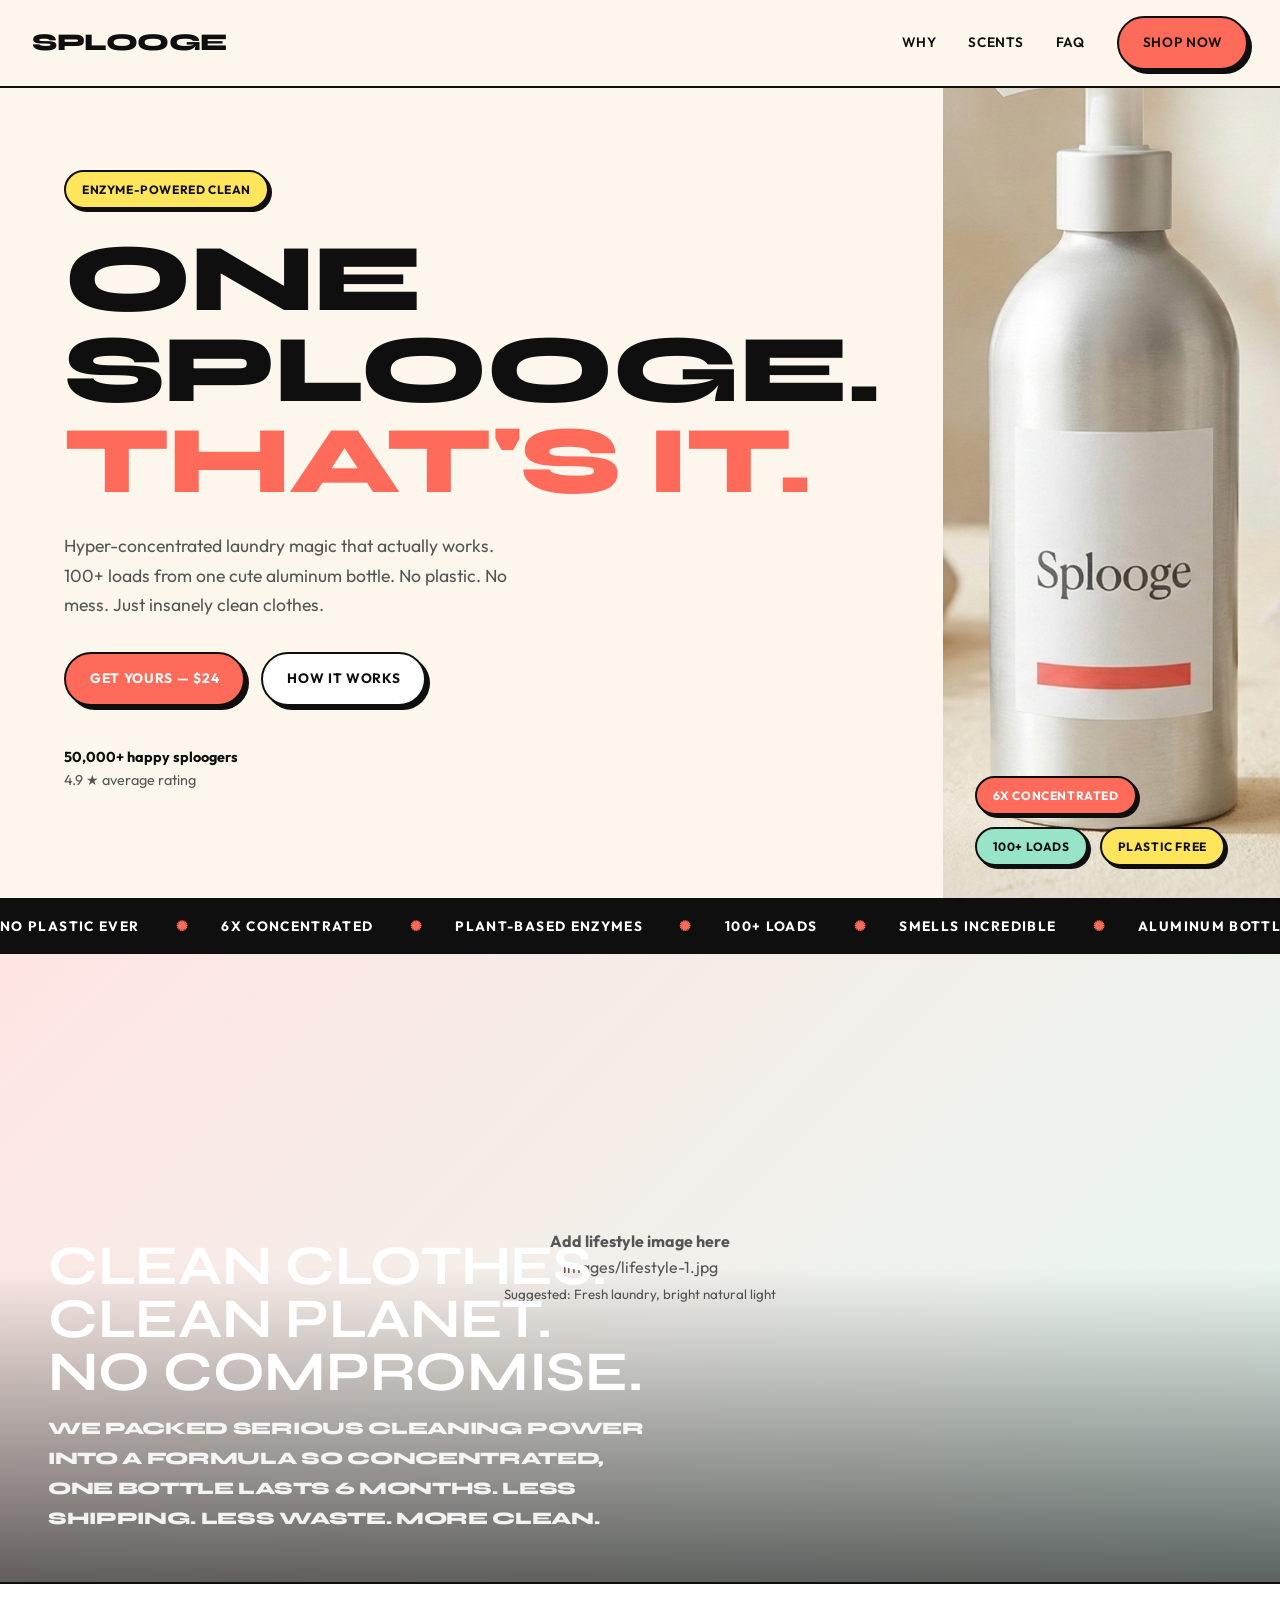
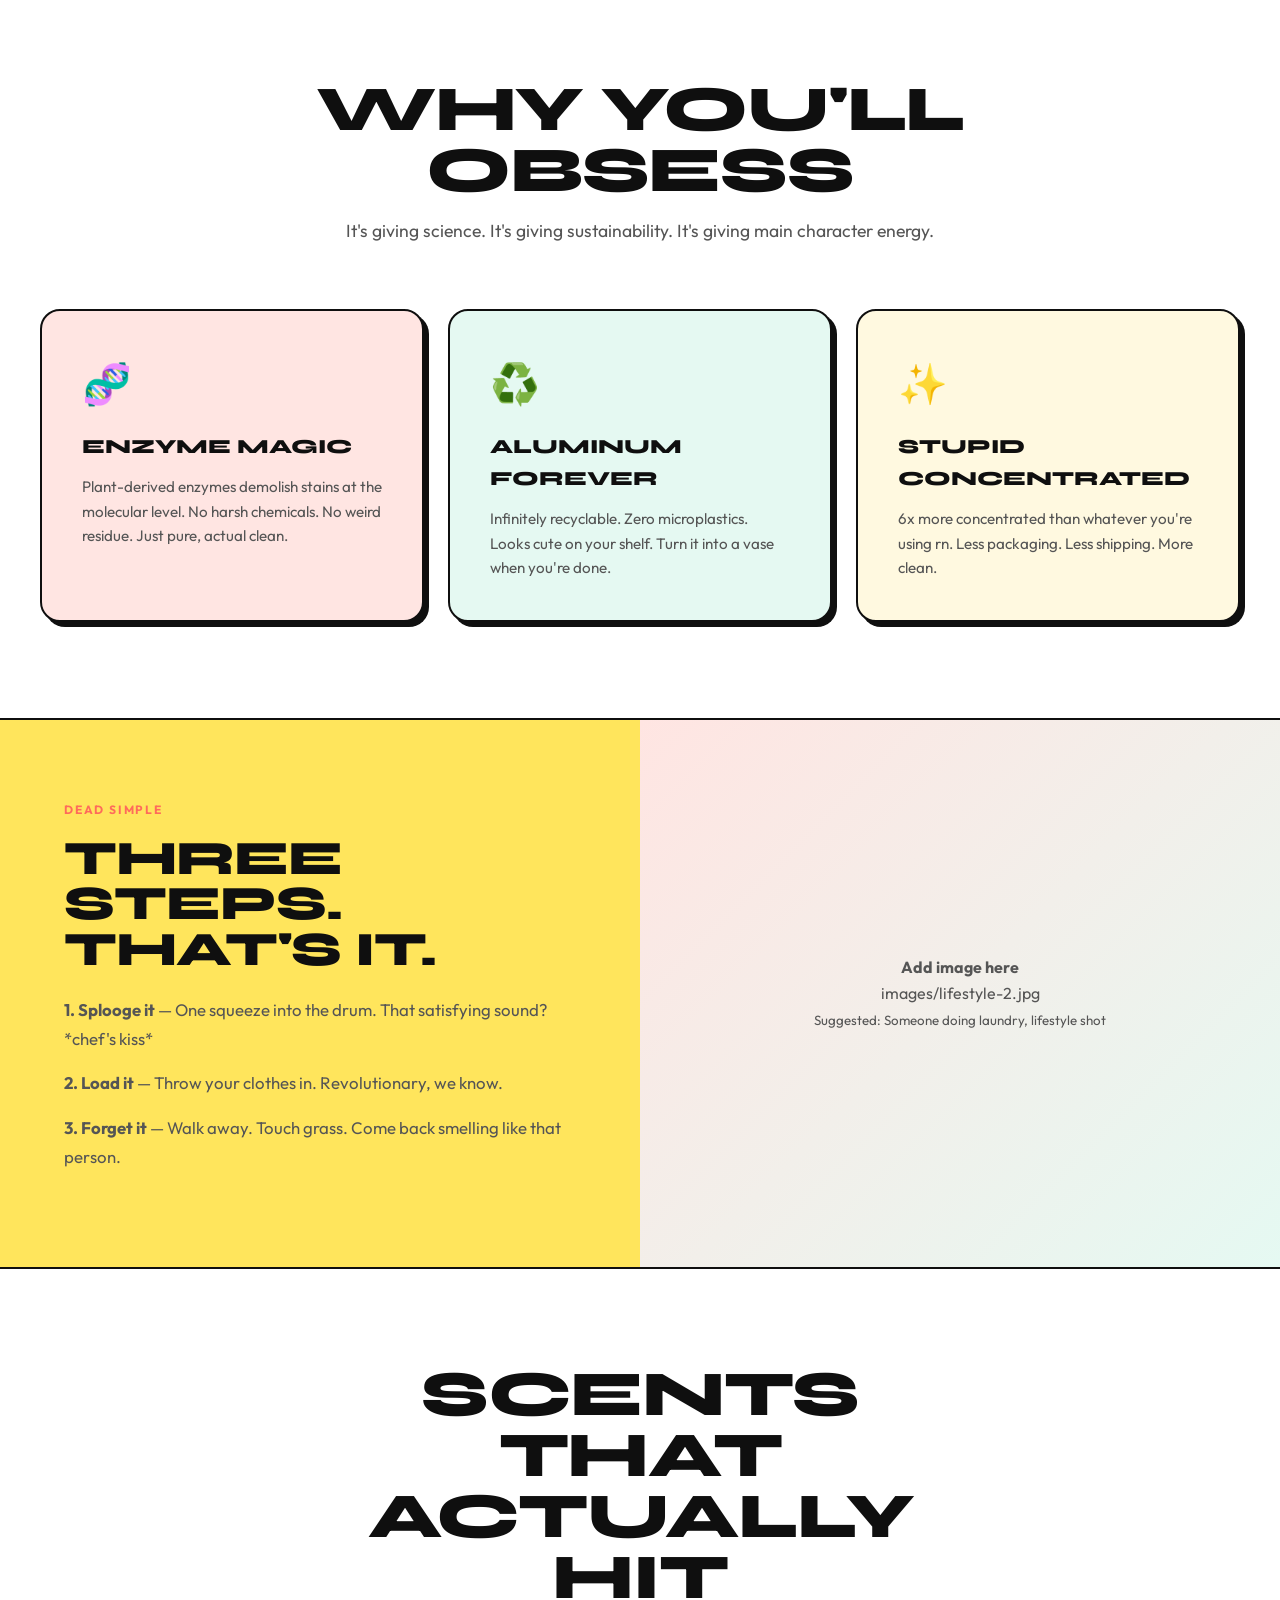
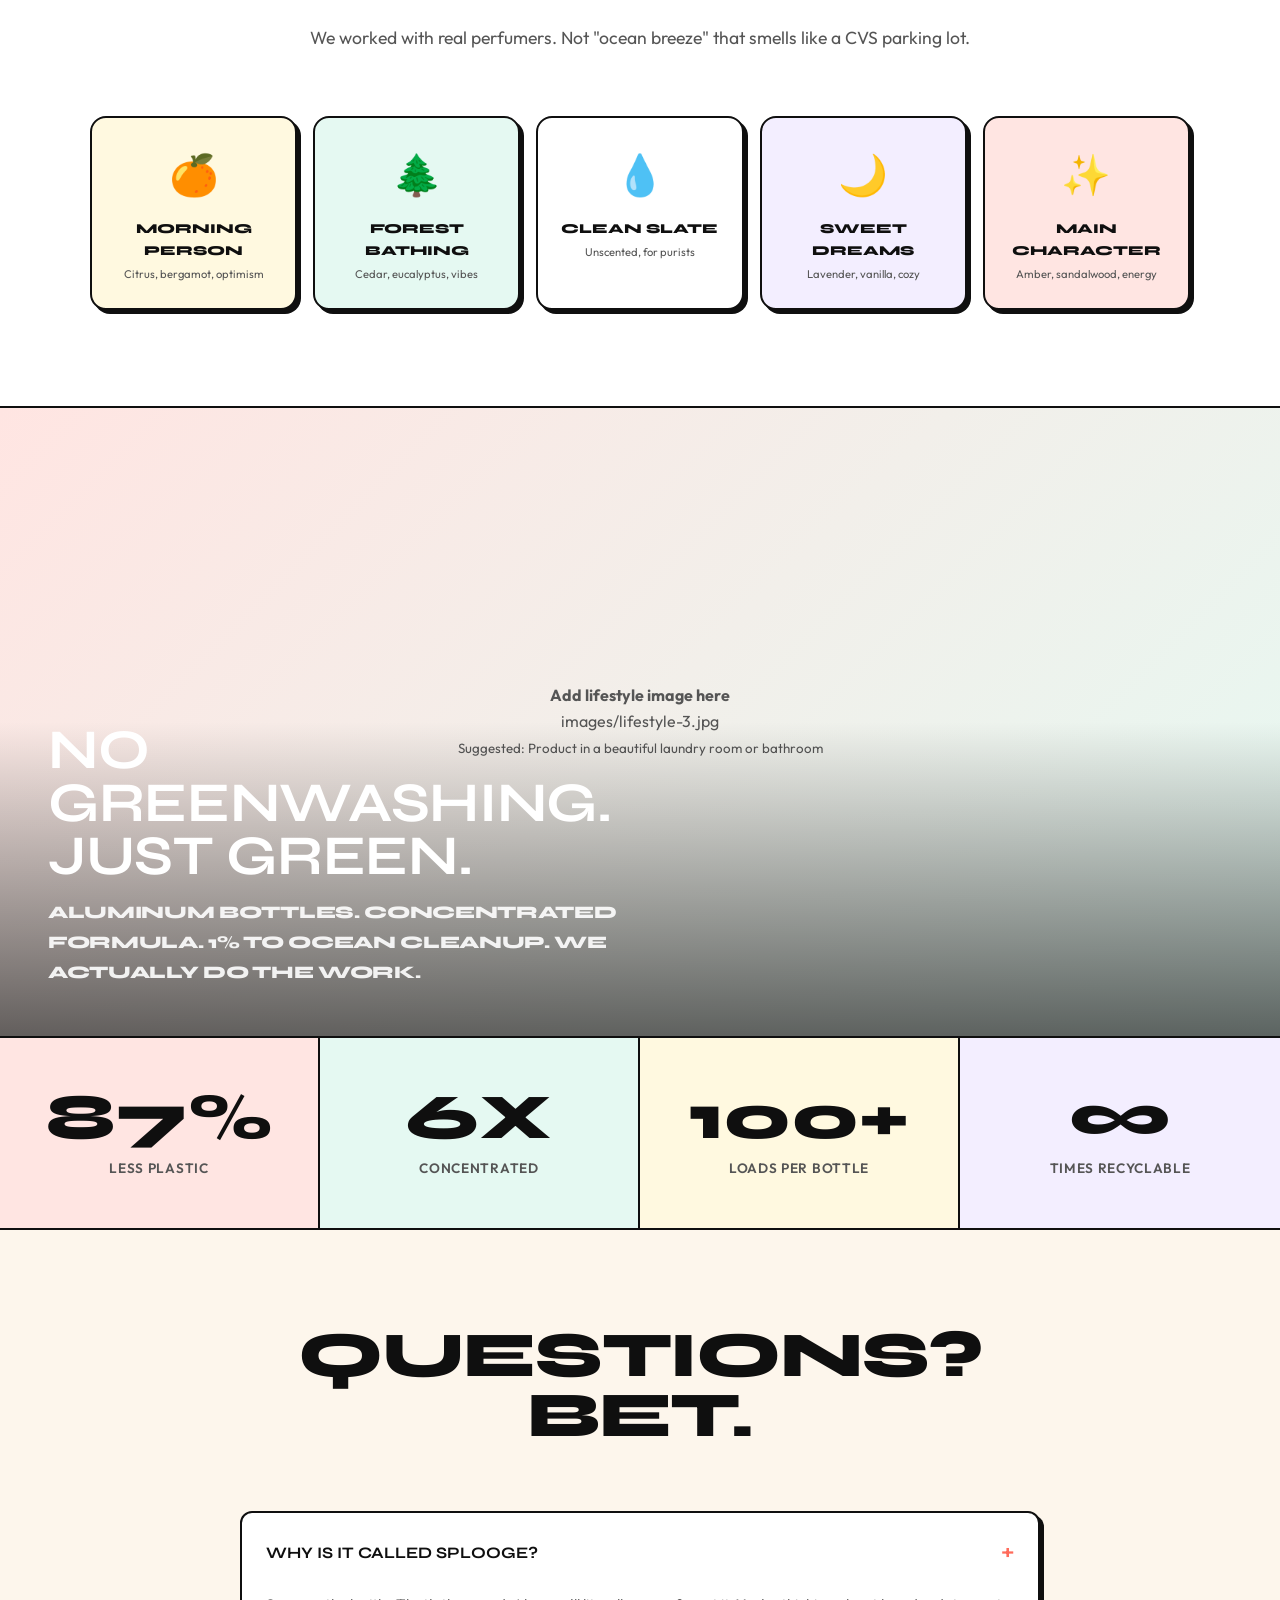
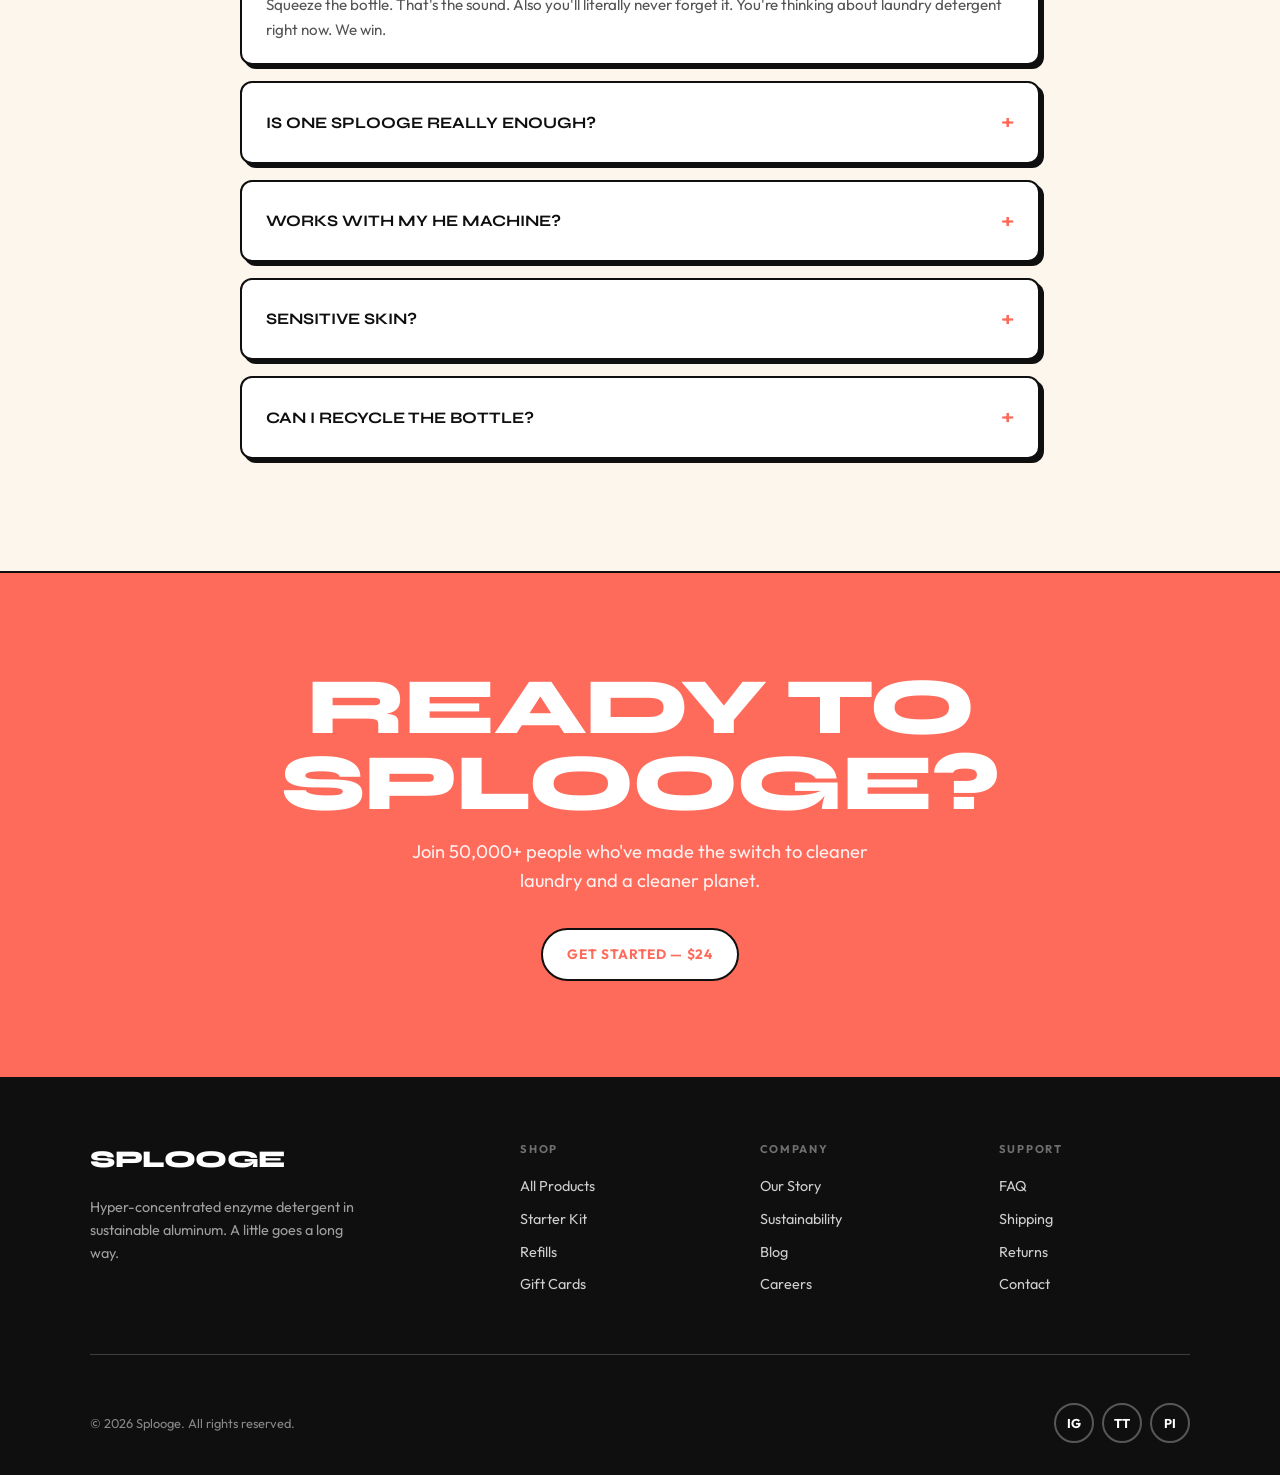
==== commit 13424cb7: "feat: Add bold Syne font and full-bleed photography layout - Switch to Syne (headlines) + Outfit (bo" ====
--- a/index.html
+++ b/index.html
@@ -7,12 +7,12 @@
     <meta name="description" content="Hyper-concentrated, enzyme-powered laundry detergent. One splooge. That's it.">
     <link rel="preconnect" href="https://fonts.googleapis.com">
     <link rel="preconnect" href="https://fonts.gstatic.com" crossorigin>
-    <link href="https://fonts.googleapis.com/css2?family=DM+Sans:ital,opsz,wght@0,9..40,400;0,9..40,500;0,9..40,600;0,9..40,700;0,9..40,800;1,9..40,400;1,9..40,500&family=Playfair+Display:ital,wght@0,700;1,700&display=swap" rel="stylesheet">
+    <link href="https://fonts.googleapis.com/css2?family=Outfit:wght@400;500;600;700;800;900&family=Syne:wght@700;800&display=swap" rel="stylesheet">
     <style>
         :root {
             --cream: #FDF6EC;
             --white: #FFFFFF;
-            --black: #1A1A1A;
+            --black: #0F0F0F;
             --coral: #FF6B5B;
             --coral-light: #FFE5E2;
             --yellow: #FFE55C;
@@ -20,10 +20,8 @@
             --mint: #98E4C9;
             --mint-light: #E5F9F2;
             --lavender: #C7B8EA;
-            --lavender-light: #F3EEFF;
-            --blue: #5B9FFF;
-            --text: #1A1A1A;
-            --text-muted: #666666;
+            --text: #0F0F0F;
+            --text-muted: #555555;
         }
 
         * {
@@ -37,7 +35,7 @@
         }
 
         body {
-            font-family: 'DM Sans', -apple-system, sans-serif;
+            font-family: 'Outfit', -apple-system, sans-serif;
             background: var(--cream);
             color: var(--text);
             line-height: 1.6;
@@ -45,23 +43,18 @@
         }
 
         ::selection {
-            background: var(--yellow);
-            color: var(--black);
-        }
-
-        /* Fun Shapes */
-        .blob {
-            position: absolute;
-            border-radius: 50%;
-            filter: blur(40px);
-            opacity: 0.6;
-            pointer-events: none;
-            z-index: 0;
-        }
-
-        .blob-1 { width: 300px; height: 300px; background: var(--coral-light); top: 10%; left: -5%; }
-        .blob-2 { width: 250px; height: 250px; background: var(--mint-light); top: 60%; right: -5%; }
-        .blob-3 { width: 200px; height: 200px; background: var(--yellow-light); top: 30%; right: 10%; }
+            background: var(--coral);
+            color: var(--white);
+        }
+
+        /* Typography */
+        .headline {
+            font-family: 'Syne', sans-serif;
+            font-weight: 800;
+            text-transform: uppercase;
+            letter-spacing: -0.02em;
+            line-height: 0.95;
+        }
 
         /* Sticker styles */
         .sticker {
@@ -71,18 +64,17 @@
             padding: 0.5rem 1rem;
             background: var(--yellow);
             color: var(--black);
-            font-size: 0.8rem;
+            font-size: 0.75rem;
             font-weight: 700;
+            text-transform: uppercase;
+            letter-spacing: 0.05em;
             border-radius: 100px;
             border: 2px solid var(--black);
             box-shadow: 3px 3px 0 var(--black);
-            transform: rotate(-2deg);
-            white-space: nowrap;
         }
 
         .sticker.coral { background: var(--coral); color: white; }
         .sticker.mint { background: var(--mint); }
-        .sticker.lavender { background: var(--lavender); }
 
         /* Navigation */
         nav {
@@ -100,11 +92,13 @@
         }
 
         .logo {
-            font-family: 'Playfair Display', serif;
-            font-size: 1.75rem;
-            font-weight: 700;
+            font-family: 'Syne', sans-serif;
+            font-size: 1.5rem;
+            font-weight: 800;
+            text-transform: uppercase;
             color: var(--black);
             text-decoration: none;
+            letter-spacing: -0.02em;
         }
 
         .nav-links {
@@ -116,9 +110,10 @@
         .nav-links a {
             text-decoration: none;
             color: var(--text);
-            font-size: 0.9rem;
+            font-size: 0.85rem;
             font-weight: 600;
-            transition: color 0.2s;
+            text-transform: uppercase;
+            letter-spacing: 0.05em;
         }
 
         .nav-links a:hover {
@@ -131,9 +126,11 @@
             justify-content: center;
             gap: 0.5rem;
             padding: 0.875rem 1.5rem;
-            font-family: 'DM Sans', sans-serif;
-            font-size: 0.9rem;
+            font-family: 'Outfit', sans-serif;
+            font-size: 0.85rem;
             font-weight: 700;
+            text-transform: uppercase;
+            letter-spacing: 0.05em;
             text-decoration: none;
             border-radius: 100px;
             border: 2px solid var(--black);
@@ -152,11 +149,6 @@
             box-shadow: 6px 6px 0 var(--black);
         }
 
-        .btn-primary:active {
-            transform: translate(2px, 2px);
-            box-shadow: 2px 2px 0 var(--black);
-        }
-
         .btn-secondary {
             background: var(--white);
             color: var(--black);
@@ -172,63 +164,39 @@
         /* Hero Section */
         .hero {
             min-height: 100vh;
-            display: flex;
-            align-items: center;
-            padding: 7rem 2rem 4rem;
-            position: relative;
-            overflow: hidden;
-        }
-
-        .hero-container {
-            max-width: 1300px;
-            margin: 0 auto;
             display: grid;
             grid-template-columns: 1fr 1fr;
-            gap: 4rem;
-            align-items: center;
-            position: relative;
-            z-index: 1;
+            border-bottom: 2px solid var(--black);
         }
 
         .hero-content {
-            max-width: 560px;
+            padding: 8rem 4rem 4rem;
+            display: flex;
+            flex-direction: column;
+            justify-content: center;
+            background: var(--cream);
         }
 
         .hero-eyebrow {
-            margin-bottom: 1.25rem;
+            margin-bottom: 1.5rem;
         }
 
         .hero h1 {
-            font-family: 'Playfair Display', serif;
-            font-size: clamp(3.5rem, 7vw, 5.5rem);
-            font-weight: 700;
-            line-height: 1.0;
-            letter-spacing: -0.02em;
+            font-size: clamp(3.5rem, 8vw, 6rem);
             margin-bottom: 1.5rem;
         }
 
-        .hero h1 em {
-            font-style: italic;
+        .hero h1 span {
+            display: block;
             color: var(--coral);
-            display: inline-block;
-            animation: wiggle 3s ease-in-out infinite;
-        }
-
-        @keyframes wiggle {
-            0%, 100% { transform: rotate(-2deg); }
-            50% { transform: rotate(2deg); }
         }
 
         .hero-text {
-            font-size: 1.15rem;
+            font-size: 1.1rem;
             color: var(--text-muted);
             margin-bottom: 2rem;
+            max-width: 450px;
             line-height: 1.7;
-        }
-
-        .hero-text strong {
-            color: var(--text);
-            font-weight: 600;
         }
 
         .hero-ctas {
@@ -242,36 +210,10 @@
             display: flex;
             align-items: center;
             gap: 1rem;
-            padding: 1rem;
-            background: var(--white);
-            border: 2px solid var(--black);
-            border-radius: 16px;
-            max-width: fit-content;
-        }
-
-        .hero-proof-avatars {
-            display: flex;
-        }
-
-        .hero-proof-avatars span {
-            width: 36px;
-            height: 36px;
-            border-radius: 50%;
-            border: 2px solid var(--white);
-            margin-left: -10px;
-            font-size: 1.25rem;
-            display: flex;
-            align-items: center;
-            justify-content: center;
-        }
-
-        .hero-proof-avatars span:first-child { margin-left: 0; background: var(--coral-light); }
-        .hero-proof-avatars span:nth-child(2) { background: var(--mint-light); }
-        .hero-proof-avatars span:nth-child(3) { background: var(--yellow-light); }
-        .hero-proof-avatars span:nth-child(4) { background: var(--lavender-light); }
+        }
 
         .hero-proof-text {
-            font-size: 0.85rem;
+            font-size: 0.9rem;
         }
 
         .hero-proof-text strong {
@@ -279,51 +221,80 @@
             font-weight: 700;
         }
 
-        .hero-visual {
+        .hero-image {
             position: relative;
-            display: flex;
+            overflow: hidden;
+        }
+
+        .hero-image img {
+            width: 100%;
+            height: 100%;
+            object-fit: cover;
+        }
+
+        .hero-image-overlay {
+            position: absolute;
+            bottom: 2rem;
+            left: 2rem;
+            right: 2rem;
+            display: flex;
+            gap: 0.75rem;
+            flex-wrap: wrap;
+        }
+
+        /* Full Bleed Image Sections */
+        .full-bleed {
+            width: 100%;
+            height: 70vh;
+            min-height: 500px;
+            position: relative;
+            overflow: hidden;
+            border-bottom: 2px solid var(--black);
+        }
+
+        .full-bleed img {
+            width: 100%;
+            height: 100%;
+            object-fit: cover;
+        }
+
+        .full-bleed-overlay {
+            position: absolute;
+            inset: 0;
+            background: linear-gradient(to top, rgba(0,0,0,0.6) 0%, transparent 50%);
+            display: flex;
+            align-items: flex-end;
+            padding: 3rem;
+        }
+
+        .full-bleed-content {
+            color: white;
+            max-width: 600px;
+        }
+
+        .full-bleed-content h2 {
+            font-size: clamp(2rem, 5vw, 3.5rem);
+            margin-bottom: 1rem;
+        }
+
+        .full-bleed-content p {
+            font-size: 1.1rem;
+            opacity: 0.9;
+            line-height: 1.7;
+        }
+
+        /* Image placeholder for missing images */
+        .image-placeholder {
+            width: 100%;
+            height: 100%;
+            background: linear-gradient(135deg, var(--coral-light) 0%, var(--mint-light) 100%);
+            display: flex;
+            align-items: center;
             justify-content: center;
-            align-items: center;
-        }
-
-        .bottle-container {
-            position: relative;
-            width: 100%;
-            max-width: 480px;
-        }
-
-        .bottle-image {
-            width: 100%;
-            border-radius: 24px;
-            overflow: hidden;
-            border: 3px solid var(--black);
-            box-shadow: 8px 8px 0 var(--black);
-            transition: all 0.3s ease;
-        }
-
-        .bottle-image:hover {
-            transform: translate(-4px, -4px);
-            box-shadow: 12px 12px 0 var(--black);
-        }
-
-        .bottle-image img {
-            width: 100%;
-            height: auto;
-            display: block;
-        }
-
-        .floating-sticker {
-            position: absolute;
-            animation: float 4s ease-in-out infinite;
-        }
-
-        .floating-sticker:nth-child(2) { top: -10px; right: -20px; animation-delay: 0.5s; }
-        .floating-sticker:nth-child(3) { bottom: 20%; left: -30px; animation-delay: 1s; }
-        .floating-sticker:nth-child(4) { bottom: -15px; right: 20%; animation-delay: 1.5s; }
-
-        @keyframes float {
-            0%, 100% { transform: translateY(0) rotate(-3deg); }
-            50% { transform: translateY(-10px) rotate(3deg); }
+            font-size: 1rem;
+            color: var(--text-muted);
+            text-align: center;
+            padding: 2rem;
         }
 
         /* Marquee */
@@ -332,8 +303,6 @@
             color: var(--white);
             padding: 1rem 0;
             overflow: hidden;
-            border-top: 2px solid var(--black);
-            border-bottom: 2px solid var(--black);
         }
 
         .marquee-inner {
@@ -346,22 +315,17 @@
             align-items: center;
             gap: 2rem;
             padding-right: 2rem;
-            font-size: 0.9rem;
+            font-size: 0.85rem;
             font-weight: 700;
             text-transform: uppercase;
-            letter-spacing: 0.05em;
+            letter-spacing: 0.1em;
             white-space: nowrap;
         }
 
-        .marquee-content span {
-            display: flex;
-            align-items: center;
-            gap: 1rem;
-        }
-
         .marquee-content span::after {
-            content: '✺';
+            content: ' ✺';
             color: var(--coral);
+            margin-left: 2rem;
         }
 
         @keyframes scroll {
@@ -369,39 +333,84 @@
             100% { transform: translateX(-50%); }
         }
 
-        /* Features Section */
+        /* Split Section */
+        .split-section {
+            display: grid;
+            grid-template-columns: 1fr 1fr;
+            border-bottom: 2px solid var(--black);
+        }
+
+        .split-section.reverse .split-content {
+            order: 2;
+        }
+
+        .split-section.reverse .split-image {
+            order: 1;
+        }
+
+        .split-content {
+            padding: 5rem 4rem;
+            display: flex;
+            flex-direction: column;
+            justify-content: center;
+        }
+
+        .split-content .section-label {
+            font-size: 0.75rem;
+            font-weight: 700;
+            text-transform: uppercase;
+            letter-spacing: 0.15em;
+            color: var(--coral);
+            margin-bottom: 1rem;
+        }
+
+        .split-content h2 {
+            font-size: clamp(2rem, 4vw, 3rem);
+            margin-bottom: 1.5rem;
+        }
+
+        .split-content p {
+            font-size: 1.05rem;
+            color: var(--text-muted);
+            line-height: 1.7;
+            margin-bottom: 1rem;
+        }
+
+        .split-image {
+            position: relative;
+            min-height: 500px;
+        }
+
+        .split-image img {
+            width: 100%;
+            height: 100%;
+            object-fit: cover;
+        }
+
+        /* Features Grid */
         .features {
             padding: 6rem 2rem;
             background: var(--white);
-            border-top: 2px solid var(--black);
-            position: relative;
+            border-bottom: 2px solid var(--black);
         }
 
         .features-container {
-            max-width: 1100px;
+            max-width: 1200px;
             margin: 0 auto;
         }
 
         .section-header {
             text-align: center;
-            max-width: 600px;
+            max-width: 700px;
             margin: 0 auto 4rem;
         }
 
-        .section-title {
-            font-family: 'Playfair Display', serif;
-            font-size: clamp(2.5rem, 5vw, 3.5rem);
-            font-weight: 700;
-            line-height: 1.1;
+        .section-header h2 {
+            font-size: clamp(2.5rem, 5vw, 4rem);
             margin-bottom: 1rem;
         }
 
-        .section-title em {
-            font-style: italic;
-            color: var(--coral);
-        }
-
-        .section-subtitle {
+        .section-header p {
             font-size: 1.1rem;
             color: var(--text-muted);
         }
@@ -413,8 +422,7 @@
         }
 
         .feature-card {
-            background: var(--cream);
-            padding: 2rem;
+            padding: 2.5rem;
             border-radius: 20px;
             border: 2px solid var(--black);
             box-shadow: 5px 5px 0 var(--black);
@@ -436,9 +444,10 @@
         }
 
         .feature-card h3 {
-            font-family: 'Playfair Display', serif;
-            font-size: 1.35rem;
-            font-weight: 700;
+            font-family: 'Syne', sans-serif;
+            font-size: 1.25rem;
+            font-weight: 800;
+            text-transform: uppercase;
             margin-bottom: 0.75rem;
         }
 
@@ -452,29 +461,12 @@
         .how-it-works {
             padding: 6rem 2rem;
             background: var(--yellow);
-            border-top: 2px solid var(--black);
-            position: relative;
-        }
-
-        .how-it-works::before {
-            content: 'SO EASY';
-            position: absolute;
-            top: 50%;
-            left: 50%;
-            transform: translate(-50%, -50%) rotate(-5deg);
-            font-family: 'Playfair Display', serif;
-            font-size: clamp(4rem, 15vw, 12rem);
-            font-weight: 700;
-            color: rgba(0, 0, 0, 0.06);
-            white-space: nowrap;
-            pointer-events: none;
+            border-bottom: 2px solid var(--black);
         }
 
         .steps-container {
-            max-width: 900px;
+            max-width: 1000px;
             margin: 0 auto;
-            position: relative;
-            z-index: 1;
         }
 
         .steps {
@@ -485,7 +477,6 @@
 
         .step {
             text-align: center;
-            position: relative;
         }
 
         .step-number {
@@ -498,16 +489,17 @@
             display: flex;
             align-items: center;
             justify-content: center;
-            font-family: 'Playfair Display', serif;
+            font-family: 'Syne', sans-serif;
             font-size: 2rem;
-            font-weight: 700;
+            font-weight: 800;
             margin: 0 auto 1.5rem;
         }
 
         .step h3 {
-            font-family: 'Playfair Display', serif;
-            font-size: 1.5rem;
-            font-weight: 700;
+            font-family: 'Syne', sans-serif;
+            font-size: 1.25rem;
+            font-weight: 800;
+            text-transform: uppercase;
             margin-bottom: 0.5rem;
         }
 
@@ -517,11 +509,11 @@
             line-height: 1.6;
         }
 
-        /* Scents Section */
+        /* Scents */
         .scents {
             padding: 6rem 2rem;
             background: var(--white);
-            border-top: 2px solid var(--black);
+            border-bottom: 2px solid var(--black);
         }
 
         .scents-container {
@@ -536,25 +528,24 @@
         }
 
         .scent-card {
-            background: var(--cream);
-            border-radius: 20px;
             padding: 1.5rem 1rem;
             text-align: center;
             border: 2px solid var(--black);
+            border-radius: 16px;
             box-shadow: 4px 4px 0 var(--black);
             transition: all 0.2s ease;
             cursor: pointer;
         }
 
         .scent-card:hover {
-            transform: translate(-2px, -2px) rotate(-1deg);
+            transform: translate(-2px, -2px);
             box-shadow: 6px 6px 0 var(--black);
         }
 
         .scent-card:nth-child(1) { background: var(--yellow-light); }
         .scent-card:nth-child(2) { background: var(--mint-light); }
         .scent-card:nth-child(3) { background: var(--white); }
-        .scent-card:nth-child(4) { background: var(--lavender-light); }
+        .scent-card:nth-child(4) { background: #F3EEFF; }
         .scent-card:nth-child(5) { background: var(--coral-light); }
 
         .scent-icon {
@@ -564,9 +555,10 @@
         }
 
         .scent-card h3 {
-            font-family: 'Playfair Display', serif;
-            font-size: 1rem;
-            font-weight: 700;
+            font-family: 'Syne', sans-serif;
+            font-size: 0.85rem;
+            font-weight: 800;
+            text-transform: uppercase;
             margin-bottom: 0.25rem;
         }
 
@@ -575,109 +567,60 @@
             color: var(--text-muted);
         }
 
-        /* Sustainability Section */
-        .sustainability {
-            padding: 6rem 2rem;
-            background: var(--mint);
-            border-top: 2px solid var(--black);
-            position: relative;
-            overflow: hidden;
-        }
-
-        .sustainability-container {
-            max-width: 1100px;
-            margin: 0 auto;
+        /* Stats Banner */
+        .stats-banner {
             display: grid;
-            grid-template-columns: 1fr 1fr;
-            gap: 4rem;
-            align-items: center;
-            position: relative;
-            z-index: 1;
-        }
-
-        .sustainability-content h2 {
-            font-family: 'Playfair Display', serif;
-            font-size: clamp(2rem, 4vw, 3rem);
-            font-weight: 700;
-            line-height: 1.1;
-            margin-bottom: 1.5rem;
-        }
-
-        .sustainability-content p {
-            font-size: 1.05rem;
+            grid-template-columns: repeat(4, 1fr);
+            border-bottom: 2px solid var(--black);
+        }
+
+        .stat-item {
+            padding: 3rem 2rem;
+            text-align: center;
+            border-right: 2px solid var(--black);
+        }
+
+        .stat-item:last-child {
+            border-right: none;
+        }
+
+        .stat-item:nth-child(1) { background: var(--coral-light); }
+        .stat-item:nth-child(2) { background: var(--mint-light); }
+        .stat-item:nth-child(3) { background: var(--yellow-light); }
+        .stat-item:nth-child(4) { background: #F3EEFF; }
+
+        .stat-number {
+            font-family: 'Syne', sans-serif;
+            font-size: clamp(2.5rem, 5vw, 4rem);
+            font-weight: 800;
+            line-height: 1;
+            margin-bottom: 0.5rem;
+        }
+
+        .stat-label {
+            font-size: 0.85rem;
+            font-weight: 600;
+            text-transform: uppercase;
+            letter-spacing: 0.05em;
             color: var(--text-muted);
-            margin-bottom: 1rem;
-            line-height: 1.7;
-        }
-
-        .eco-stats {
-            display: grid;
-            grid-template-columns: repeat(2, 1fr);
-            gap: 1rem;
-            margin-top: 2rem;
-        }
-
-        .eco-stat {
-            background: var(--white);
-            padding: 1.25rem;
-            border-radius: 16px;
-            border: 2px solid var(--black);
-            box-shadow: 4px 4px 0 var(--black);
-        }
-
-        .eco-stat-number {
-            font-family: 'Playfair Display', serif;
-            font-size: 2rem;
-            font-weight: 700;
-            color: var(--black);
-        }
-
-        .eco-stat-label {
-            font-size: 0.8rem;
-            color: var(--text-muted);
-        }
-
-        .sustainability-visual {
-            display: flex;
-            justify-content: center;
-            align-items: center;
-        }
-
-        .eco-graphic {
-            width: 300px;
-            height: 300px;
-            background: var(--white);
-            border-radius: 50%;
-            border: 3px solid var(--black);
-            box-shadow: 8px 8px 0 var(--black);
-            display: flex;
-            align-items: center;
-            justify-content: center;
-            font-size: 8rem;
-            animation: spin 20s linear infinite;
-        }
-
-        @keyframes spin {
-            0% { transform: rotate(0deg); }
-            100% { transform: rotate(360deg); }
-        }
-
-        /* FAQ Section */
+        }
+
+        /* FAQ */
         .faq {
             padding: 6rem 2rem;
             background: var(--cream);
-            border-top: 2px solid var(--black);
+            border-bottom: 2px solid var(--black);
         }
 
         .faq-container {
-            max-width: 750px;
+            max-width: 800px;
             margin: 0 auto;
         }
 
         .faq-item {
             background: var(--white);
             border: 2px solid var(--black);
-            border-radius: 16px;
+            border-radius: 12px;
             margin-bottom: 1rem;
             box-shadow: 4px 4px 0 var(--black);
             overflow: hidden;
@@ -691,9 +634,10 @@
 
         .faq-question {
             padding: 1.25rem 1.5rem;
-            font-family: 'Playfair Display', serif;
-            font-size: 1.1rem;
+            font-family: 'Syne', sans-serif;
+            font-size: 1rem;
             font-weight: 700;
+            text-transform: uppercase;
             cursor: pointer;
             display: flex;
             justify-content: space-between;
@@ -702,11 +646,9 @@
 
         .faq-question::after {
             content: '+';
-            font-family: 'DM Sans', sans-serif;
             font-size: 1.5rem;
             font-weight: 700;
             color: var(--coral);
-            transition: transform 0.2s;
         }
 
         .faq-answer {
@@ -716,49 +658,24 @@
             font-size: 0.95rem;
         }
 
-        /* CTA Section */
+        /* CTA */
         .cta {
             padding: 6rem 2rem;
             background: var(--coral);
-            border-top: 2px solid var(--black);
             text-align: center;
-            position: relative;
-            overflow: hidden;
-        }
-
-        .cta::before {
-            content: '✺ ✺ ✺ ✺ ✺ ✺ ✺ ✺';
-            position: absolute;
-            top: 20px;
-            left: 0;
-            right: 0;
-            font-size: 2rem;
-            letter-spacing: 1rem;
-            opacity: 0.2;
-        }
-
-        .cta-content {
-            position: relative;
-            z-index: 1;
         }
 
         .cta h2 {
-            font-family: 'Playfair Display', serif;
-            font-size: clamp(2.5rem, 6vw, 4.5rem);
-            font-weight: 700;
+            font-size: clamp(3rem, 7vw, 5rem);
             color: var(--white);
             margin-bottom: 1rem;
-        }
-
-        .cta h2 em {
-            font-style: italic;
         }
 
         .cta p {
             font-size: 1.15rem;
             color: rgba(255,255,255,0.9);
             margin-bottom: 2rem;
-            max-width: 450px;
+            max-width: 500px;
             margin-left: auto;
             margin-right: auto;
         }
@@ -766,8 +683,6 @@
         .cta .btn {
             background: var(--white);
             color: var(--coral);
-            font-size: 1rem;
-            padding: 1rem 2rem;
         }
 
         .cta .btn:hover {
@@ -780,7 +695,6 @@
             background: var(--black);
             color: var(--white);
             padding: 4rem 2rem 2rem;
-            border-top: 2px solid var(--black);
         }
 
         .footer-container {
@@ -811,10 +725,10 @@
         }
 
         .footer-links h4 {
-            font-size: 0.75rem;
+            font-size: 0.7rem;
             font-weight: 700;
             text-transform: uppercase;
-            letter-spacing: 0.1em;
+            letter-spacing: 0.15em;
             margin-bottom: 1rem;
             color: rgba(255,255,255,0.4);
         }
@@ -825,7 +739,6 @@
             text-decoration: none;
             font-size: 0.9rem;
             margin-bottom: 0.6rem;
-            transition: color 0.2s;
         }
 
         .footer-links a:hover {
@@ -836,7 +749,7 @@
             display: flex;
             justify-content: space-between;
             align-items: center;
-            font-size: 0.85rem;
+            font-size: 0.8rem;
             color: rgba(255,255,255,0.5);
         }
 
@@ -855,7 +768,7 @@
             justify-content: center;
             color: var(--white);
             text-decoration: none;
-            font-size: 0.85rem;
+            font-size: 0.8rem;
             font-weight: 700;
             transition: all 0.2s;
         }
@@ -863,19 +776,17 @@
         .social-links a:hover {
             background: var(--coral);
             border-color: var(--coral);
-            transform: scale(1.1) rotate(-5deg);
         }
 
         /* Responsive */
         @media (max-width: 1024px) {
-            .hero-container {
+            .hero {
                 grid-template-columns: 1fr;
+            }
+
+            .hero-content {
+                padding: 7rem 2rem 3rem;
                 text-align: center;
-                gap: 3rem;
-            }
-
-            .hero-content {
-                max-width: 100%;
             }
 
             .hero-ctas {
@@ -883,16 +794,30 @@
             }
 
             .hero-proof {
-                margin: 0 auto;
-            }
-
-            .hero-visual {
-                order: -1;
-            }
-
-            .bottle-container {
-                max-width: 380px;
-                margin: 0 auto;
+                justify-content: center;
+            }
+
+            .hero-image {
+                height: 50vh;
+                min-height: 400px;
+            }
+
+            .split-section {
+                grid-template-columns: 1fr;
+            }
+
+            .split-section.reverse .split-content,
+            .split-section.reverse .split-image {
+                order: unset;
+            }
+
+            .split-content {
+                padding: 4rem 2rem;
+                text-align: center;
+            }
+
+            .split-image {
+                min-height: 400px;
             }
 
             .features-grid {
@@ -908,19 +833,17 @@
                 grid-template-columns: repeat(2, 1fr);
             }
 
-            .sustainability-container {
-                grid-template-columns: 1fr;
-                text-align: center;
-            }
-
-            .sustainability-visual {
-                order: -1;
-            }
-
-            .eco-graphic {
-                width: 200px;
-                height: 200px;
-                font-size: 5rem;
+            .stats-banner {
+                grid-template-columns: repeat(2, 1fr);
+            }
+
+            .stat-item:nth-child(2) {
+                border-right: none;
+            }
+
+            .stat-item:nth-child(3),
+            .stat-item:nth-child(4) {
+                border-top: 2px solid var(--black);
             }
 
             .footer-top {
@@ -937,20 +860,25 @@
                 display: none;
             }
 
-            .hero {
-                padding: 6rem 1rem 3rem;
-            }
-
-            .floating-sticker {
-                display: none;
+            .hero-content {
+                padding: 6rem 1.5rem 2rem;
             }
 
             .scents-grid {
                 grid-template-columns: 1fr;
             }
 
-            .eco-stats {
+            .stats-banner {
                 grid-template-columns: 1fr;
+            }
+
+            .stat-item {
+                border-right: none;
+                border-bottom: 2px solid var(--black);
+            }
+
+            .stat-item:last-child {
+                border-bottom: none;
             }
 
             .footer-top {
@@ -961,10 +889,6 @@
                 flex-direction: column;
                 gap: 1rem;
                 text-align: center;
-            }
-
-            section {
-                padding: 4rem 1rem;
             }
         }
     </style>
@@ -974,52 +898,38 @@
     <nav>
         <a href="#" class="logo">Splooge</a>
         <div class="nav-links">
-            <a href="#features">Why Splooge</a>
+            <a href="#features">Why</a>
             <a href="#scents">Scents</a>
             <a href="#faq">FAQ</a>
-            <a href="#" class="btn btn-primary">Shop Now ✨</a>
+            <a href="#" class="btn btn-primary">Shop Now</a>
         </div>
     </nav>
 
     <!-- Hero Section -->
     <section class="hero">
-        <div class="blob blob-1"></div>
-        <div class="blob blob-2"></div>
-        <div class="blob blob-3"></div>
-
-        <div class="hero-container">
-            <div class="hero-content">
-                <div class="hero-eyebrow">
-                    <span class="sticker">✨ enzyme-powered clean</span>
-                </div>
-                <h1>One splooge.<br><em>That's it.</em></h1>
-                <p class="hero-text"><strong>Hyper-concentrated laundry magic</strong> that actually works. 100+ loads from one cute aluminum bottle. No plastic jugs. No measuring cup disasters. Just insanely clean clothes that smell like a dream.</p>
-                <div class="hero-ctas">
-                    <a href="#" class="btn btn-primary">Get Yours — $24</a>
-                    <a href="#features" class="btn btn-secondary">How It Works</a>
-                </div>
-                <div class="hero-proof">
-                    <div class="hero-proof-avatars">
-                        <span>🧺</span>
-                        <span>✨</span>
-                        <span>🌿</span>
-                        <span>💜</span>
-                    </div>
-                    <div class="hero-proof-text">
-                        <strong>50,000+ happy sploogers</strong>
-                        <span style="color: var(--text-muted);">4.9 ★ on everything</span>
-                    </div>
-                </div>
-            </div>
-            <div class="hero-visual">
-                <div class="bottle-container">
-                    <span class="sticker coral floating-sticker">6X concentrated!</span>
-                    <span class="sticker mint floating-sticker">100+ loads</span>
-                    <span class="sticker floating-sticker">plastic free 🌍</span>
-                    <div class="bottle-image">
-                        <img src="images/bottle-hero.jpg" alt="Splooge aluminum bottle with pump dispenser">
-                    </div>
-                </div>
+        <div class="hero-content">
+            <div class="hero-eyebrow">
+                <span class="sticker">Enzyme-Powered Clean</span>
+            </div>
+            <h1 class="headline">One Splooge.<br><span>That's It.</span></h1>
+            <p class="hero-text">Hyper-concentrated laundry magic that actually works. 100+ loads from one cute aluminum bottle. No plastic. No mess. Just insanely clean clothes.</p>
+            <div class="hero-ctas">
+                <a href="#" class="btn btn-primary">Get Yours — $24</a>
+                <a href="#features" class="btn btn-secondary">How It Works</a>
+            </div>
+            <div class="hero-proof">
+                <div class="hero-proof-text">
+                    <strong>50,000+ happy sploogers</strong>
+                    <span style="color: var(--text-muted);">4.9 ★ average rating</span>
+                </div>
+            </div>
+        </div>
+        <div class="hero-image">
+            <img src="images/bottle-hero.jpg" alt="Splooge aluminum bottle">
+            <div class="hero-image-overlay">
+                <span class="sticker coral">6X Concentrated</span>
+                <span class="sticker mint">100+ Loads</span>
+                <span class="sticker">Plastic Free</span>
             </div>
         </div>
     </section>
@@ -1034,12 +944,6 @@
                 <span>100+ Loads</span>
                 <span>Smells Incredible</span>
                 <span>Aluminum Bottle</span>
-                <span>No Plastic Ever</span>
-                <span>6X Concentrated</span>
-                <span>Plant-Based Enzymes</span>
-                <span>100+ Loads</span>
-                <span>Smells Incredible</span>
-                <span>Aluminum Bottle</span>
             </div>
             <div class="marquee-content">
                 <span>No Plastic Ever</span>
@@ -1048,76 +952,80 @@
                 <span>100+ Loads</span>
                 <span>Smells Incredible</span>
                 <span>Aluminum Bottle</span>
-                <span>No Plastic Ever</span>
-                <span>6X Concentrated</span>
-                <span>Plant-Based Enzymes</span>
-                <span>100+ Loads</span>
-                <span>Smells Incredible</span>
-                <span>Aluminum Bottle</span>
             </div>
         </div>
     </div>
 
-    <!-- Features Section -->
+    <!-- Full Bleed Image 1 -->
+    <section class="full-bleed">
+        <div class="image-placeholder">
+            <div>
+                <strong>Add lifestyle image here</strong><br>
+                images/lifestyle-1.jpg<br>
+                <small>Suggested: Fresh laundry, bright natural light</small>
+            </div>
+        </div>
+        <div class="full-bleed-overlay">
+            <div class="full-bleed-content headline">
+                <h2>Clean Clothes. Clean Planet. No Compromise.</h2>
+                <p>We packed serious cleaning power into a formula so concentrated, one bottle lasts 6 months. Less shipping. Less waste. More clean.</p>
+            </div>
+        </div>
+    </section>
+
+    <!-- Features -->
     <section class="features" id="features">
         <div class="features-container">
             <div class="section-header">
-                <h2 class="section-title">Why you'll <em>obsess</em> over it</h2>
-                <p class="section-subtitle">We packed serious cleaning power into a tiny bottle. It's giving science. It's giving sustainability. It's giving main character energy.</p>
+                <h2 class="headline">Why You'll Obsess</h2>
+                <p>It's giving science. It's giving sustainability. It's giving main character energy.</p>
             </div>
             <div class="features-grid">
                 <div class="feature-card">
                     <div class="feature-icon">🧬</div>
                     <h3>Enzyme Magic</h3>
-                    <p>Plant-derived enzymes absolutely demolish stains at the molecular level. No harsh chemicals. No weird residue. Just pure, actual clean.</p>
+                    <p>Plant-derived enzymes demolish stains at the molecular level. No harsh chemicals. No weird residue. Just pure, actual clean.</p>
                 </div>
                 <div class="feature-card">
                     <div class="feature-icon">♻️</div>
                     <h3>Aluminum Forever</h3>
-                    <p>Infinitely recyclable. Zero microplastics in your laundry. Looks cute on your shelf. Turn it into a vase when you're done. We don't judge.</p>
+                    <p>Infinitely recyclable. Zero microplastics. Looks cute on your shelf. Turn it into a vase when you're done.</p>
                 </div>
                 <div class="feature-card">
                     <div class="feature-icon">✨</div>
                     <h3>Stupid Concentrated</h3>
-                    <p>6x more concentrated than whatever you're using rn. Less packaging. Less shipping. Less space. More clean. It's literally so easy.</p>
+                    <p>6x more concentrated than whatever you're using rn. Less packaging. Less shipping. More clean.</p>
                 </div>
             </div>
         </div>
     </section>
 
-    <!-- How It Works -->
-    <section class="how-it-works" id="how">
-        <div class="steps-container">
-            <div class="section-header">
-                <h2 class="section-title">Three steps. <em>That's it.</em></h2>
-                <p class="section-subtitle">We made laundry so easy it's almost embarrassing.</p>
-            </div>
-            <div class="steps">
-                <div class="step">
-                    <div class="step-number">1</div>
-                    <h3>Splooge it</h3>
-                    <p>One squeeze into the drum. That satisfying sound? *chef's kiss* Resist the urge to add more. Trust.</p>
-                </div>
-                <div class="step">
-                    <div class="step-number">2</div>
-                    <h3>Load it</h3>
-                    <p>Throw your clothes in. Revolutionary, we know. You've been doing this forever.</p>
-                </div>
-                <div class="step">
-                    <div class="step-number">3</div>
-                    <h3>Forget it</h3>
-                    <p>Walk away. Touch grass. The enzymes handle everything. Come back smelling like that person.</p>
+    <!-- Split Section: How it Works -->
+    <section class="split-section">
+        <div class="split-content" style="background: var(--yellow);">
+            <span class="section-label">Dead Simple</span>
+            <h2 class="headline">Three Steps. That's It.</h2>
+            <p><strong>1. Splooge it</strong> — One squeeze into the drum. That satisfying sound? *chef's kiss*</p>
+            <p><strong>2. Load it</strong> — Throw your clothes in. Revolutionary, we know.</p>
+            <p><strong>3. Forget it</strong> — Walk away. Touch grass. Come back smelling like that person.</p>
+        </div>
+        <div class="split-image">
+            <div class="image-placeholder">
+                <div>
+                    <strong>Add image here</strong><br>
+                    images/lifestyle-2.jpg<br>
+                    <small>Suggested: Someone doing laundry, lifestyle shot</small>
                 </div>
             </div>
         </div>
     </section>
 
-    <!-- Scents Section -->
+    <!-- Scents -->
     <section class="scents" id="scents">
         <div class="scents-container">
             <div class="section-header">
-                <h2 class="section-title">Scents that <em>actually</em> hit</h2>
-                <p class="section-subtitle">We worked with real perfumers. Not "ocean breeze" that smells like a CVS parking lot.</p>
+                <h2 class="headline">Scents That Actually Hit</h2>
+                <p>We worked with real perfumers. Not "ocean breeze" that smells like a CVS parking lot.</p>
             </div>
             <div class="scents-grid">
                 <div class="scent-card">
@@ -1143,50 +1051,54 @@
                 <div class="scent-card">
                     <span class="scent-icon">✨</span>
                     <h3>Main Character</h3>
-                    <p>Amber, sandalwood, THAT energy</p>
+                    <p>Amber, sandalwood, energy</p>
                 </div>
             </div>
         </div>
     </section>
 
-    <!-- Sustainability Section -->
-    <section class="sustainability" id="sustainability">
-        <div class="sustainability-container">
-            <div class="sustainability-content">
-                <span class="sticker" style="margin-bottom: 1rem;">no greenwashing here 🌍</span>
-                <h2>We're not here to BS you.</h2>
-                <p>Every brand says they're sustainable. Most are lying. Here's what we actually do: aluminum bottles because plastic is literally garbage. Concentrated formula so we're not shipping water across the planet like fools. 1% of revenue to ocean cleanup.</p>
-                <p>Is it perfect? No. But it's way better than those giant plastic jugs that'll outlive all of us.</p>
-                <div class="eco-stats">
-                    <div class="eco-stat">
-                        <div class="eco-stat-number">87%</div>
-                        <div class="eco-stat-label">Less plastic</div>
-                    </div>
-                    <div class="eco-stat">
-                        <div class="eco-stat-number">6x</div>
-                        <div class="eco-stat-label">Smaller footprint</div>
-                    </div>
-                    <div class="eco-stat">
-                        <div class="eco-stat-number">∞</div>
-                        <div class="eco-stat-label">Times recyclable</div>
-                    </div>
-                    <div class="eco-stat">
-                        <div class="eco-stat-number">1%</div>
-                        <div class="eco-stat-label">To ocean cleanup</div>
-                    </div>
-                </div>
-            </div>
-            <div class="sustainability-visual">
-                <div class="eco-graphic">🌍</div>
+    <!-- Full Bleed Image 2 -->
+    <section class="full-bleed">
+        <div class="image-placeholder">
+            <div>
+                <strong>Add lifestyle image here</strong><br>
+                images/lifestyle-3.jpg<br>
+                <small>Suggested: Product in a beautiful laundry room or bathroom</small>
+            </div>
+        </div>
+        <div class="full-bleed-overlay">
+            <div class="full-bleed-content headline">
+                <h2>No Greenwashing. Just Green.</h2>
+                <p>Aluminum bottles. Concentrated formula. 1% to ocean cleanup. We actually do the work.</p>
             </div>
         </div>
     </section>
 
-    <!-- FAQ Section -->
+    <!-- Stats Banner -->
+    <div class="stats-banner">
+        <div class="stat-item">
+            <div class="stat-number">87%</div>
+            <div class="stat-label">Less Plastic</div>
+        </div>
+        <div class="stat-item">
+            <div class="stat-number">6X</div>
+            <div class="stat-label">Concentrated</div>
+        </div>
+        <div class="stat-item">
+            <div class="stat-number">100+</div>
+            <div class="stat-label">Loads Per Bottle</div>
+        </div>
+        <div class="stat-item">
+            <div class="stat-number">∞</div>
+            <div class="stat-label">Times Recyclable</div>
+        </div>
+    </div>
+
+    <!-- FAQ -->
     <section class="faq" id="faq">
         <div class="faq-container">
             <div class="section-header">
-                <h2 class="section-title">Questions? <em>Bet.</em></h2>
+                <h2 class="headline">Questions? Bet.</h2>
             </div>
             <div class="faq-item">
                 <div class="faq-question">Why is it called Splooge?</div>
@@ -1198,30 +1110,24 @@
             </div>
             <div class="faq-item">
                 <div class="faq-question">Works with my HE machine?</div>
-                <div class="faq-answer">Absolutely. Low-sudsing queen energy. Works with HE, standard, front-load, top-load, whatever you've got. We don't discriminate.</div>
+                <div class="faq-answer">Absolutely. Low-sudsing queen energy. Works with HE, standard, front-load, top-load, whatever you've got.</div>
             </div>
             <div class="faq-item">
                 <div class="faq-question">Sensitive skin?</div>
-                <div class="faq-answer">Clean Slate (unscented) is your bestie. No dyes, no fragrances, no drama. The scented ones use skin-safe fragrance oils, but if you're sensitive, go Clean Slate.</div>
+                <div class="faq-answer">Clean Slate (unscented) is your bestie. No dyes, no fragrances, no drama.</div>
             </div>
             <div class="faq-item">
                 <div class="faq-question">Can I recycle the bottle?</div>
-                <div class="faq-answer">Duh! Aluminum is infinitely recyclable. Rinse it, toss it. Or keep it for our refill pouches (coming soon). Or make it into art. Your call.</div>
-            </div>
-            <div class="faq-item">
-                <div class="faq-question">Do you ship internationally?</div>
-                <div class="faq-answer">US, Canada, UK for now. We're working on more, but shipping heavy stuff internationally kinda defeats the whole carbon footprint thing. Stay tuned.</div>
+                <div class="faq-answer">Duh! Aluminum is infinitely recyclable. Rinse it, toss it. Or keep it for our refill pouches (coming soon).</div>
             </div>
         </div>
     </section>
 
-    <!-- CTA Section -->
+    <!-- CTA -->
     <section class="cta">
-        <div class="cta-content">
-            <h2>Ready to <em>splooge?</em></h2>
-            <p>Join 50,000+ people who've made the switch to cleaner laundry and a cleaner planet.</p>
-            <a href="#" class="btn">Get Started — $24 ✨</a>
-        </div>
+        <h2 class="headline">Ready To Splooge?</h2>
+        <p>Join 50,000+ people who've made the switch to cleaner laundry and a cleaner planet.</p>
+        <a href="#" class="btn">Get Started — $24</a>
     </section>
 
     <!-- Footer -->
@@ -1230,7 +1136,7 @@
             <div class="footer-top">
                 <div class="footer-brand">
                     <a href="#" class="logo">Splooge</a>
-                    <p>Hyper-concentrated enzyme detergent in sustainable aluminum. A little goes a long way. A Who Gives A Crap company.</p>
+                    <p>Hyper-concentrated enzyme detergent in sustainable aluminum. A little goes a long way.</p>
                 </div>
                 <div class="footer-links">
                     <h4>Shop</h4>
@@ -1255,38 +1161,30 @@
                 </div>
             </div>
             <div class="footer-bottom">
-                <p>&copy; 2026 Splooge. All rights reserved. Don't be weird about the name.</p>
+                <p>&copy; 2026 Splooge. All rights reserved.</p>
                 <div class="social-links">
-                    <a href="#" aria-label="Instagram">IG</a>
-                    <a href="#" aria-label="TikTok">TT</a>
-                    <a href="#" aria-label="Pinterest">PI</a>
+                    <a href="#">IG</a>
+                    <a href="#">TT</a>
+                    <a href="#">PI</a>
                 </div>
             </div>
         </div>
     </footer>
 
     <script>
-        // FAQ toggle
-        document.querySelectorAll('.faq-question').forEach(question => {
-            question.addEventListener('click', () => {
-                const answer = question.nextElementSibling;
-                const isOpen = answer.style.display === 'block';
-                document.querySelectorAll('.faq-answer').forEach(a => a.style.display = 'none');
-                if (!isOpen) answer.style.display = 'block';
+        document.querySelectorAll('.faq-question').forEach(q => {
+            q.addEventListener('click', () => {
+                const a = q.nextElementSibling;
+                const open = a.style.display === 'block';
+                document.querySelectorAll('.faq-answer').forEach(x => x.style.display = 'none');
+                if (!open) a.style.display = 'block';
             });
         });
-        document.querySelectorAll('.faq-answer').forEach((answer, i) => {
-            if (i !== 0) answer.style.display = 'none';
-        });
-
-        // Smooth scroll
-        document.querySelectorAll('a[href^="#"]').forEach(anchor => {
-            anchor.addEventListener('click', function (e) {
-                const href = this.getAttribute('href');
-                if (href !== '#') {
-                    e.preventDefault();
-                    document.querySelector(href)?.scrollIntoView({ behavior: 'smooth', block: 'start' });
-                }
+        document.querySelectorAll('.faq-answer').forEach((a, i) => { if (i !== 0) a.style.display = 'none'; });
+        document.querySelectorAll('a[href^="#"]').forEach(a => {
+            a.addEventListener('click', e => {
+                const h = a.getAttribute('href');
+                if (h !== '#') { e.preventDefault(); document.querySelector(h)?.scrollIntoView({ behavior: 'smooth' }); }
             });
         });
     </script>
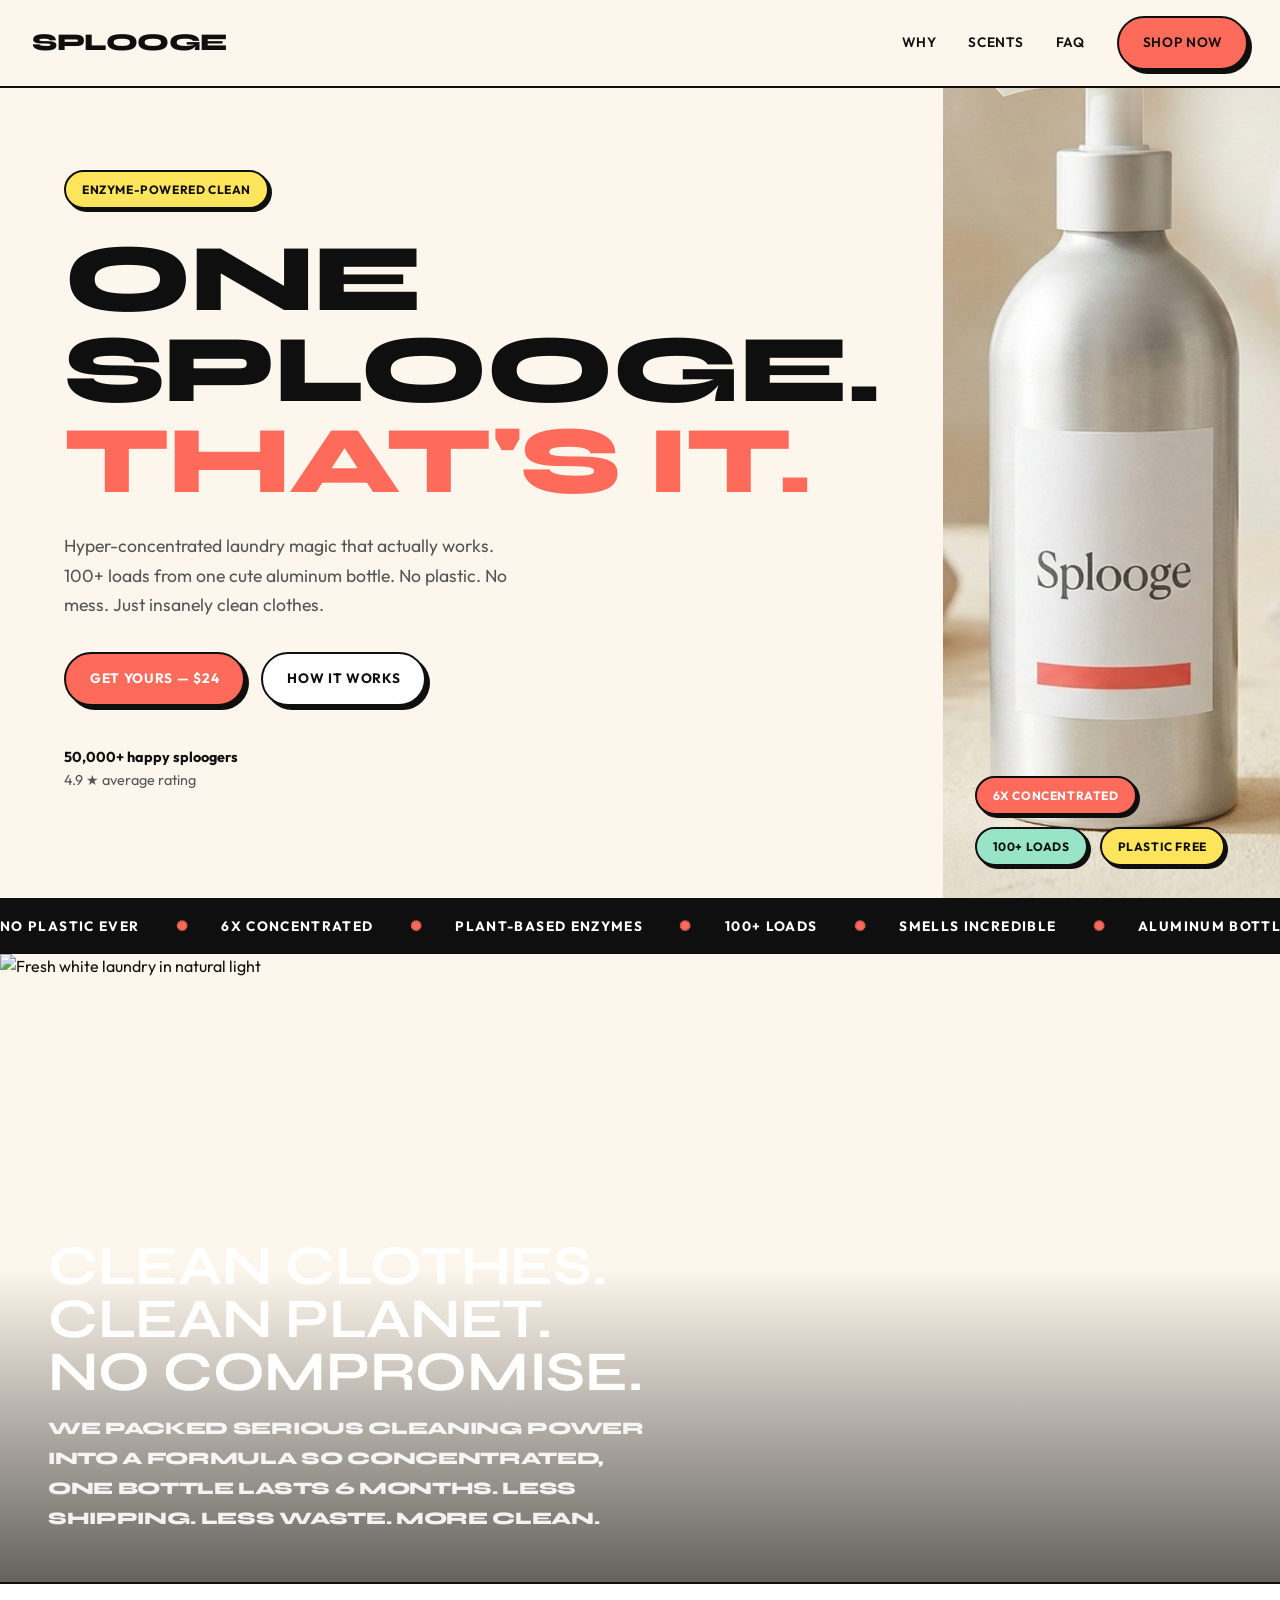
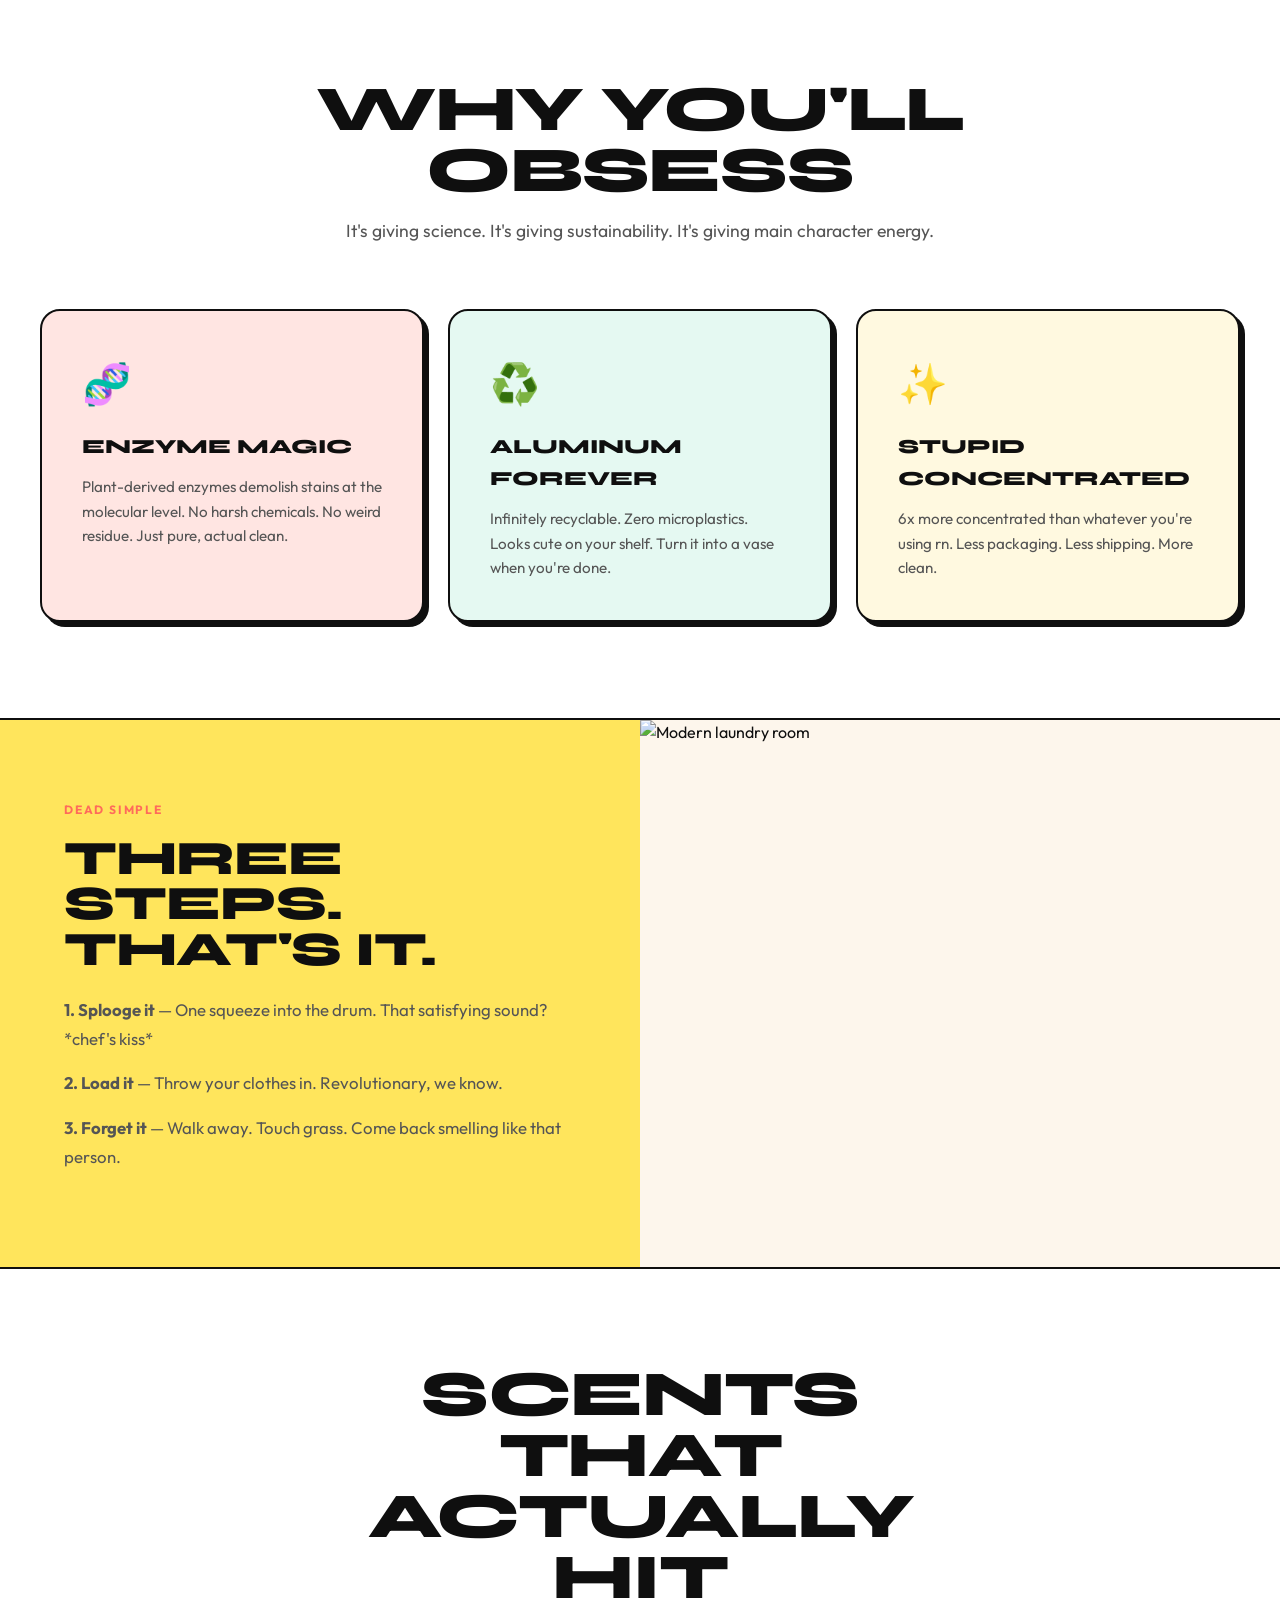
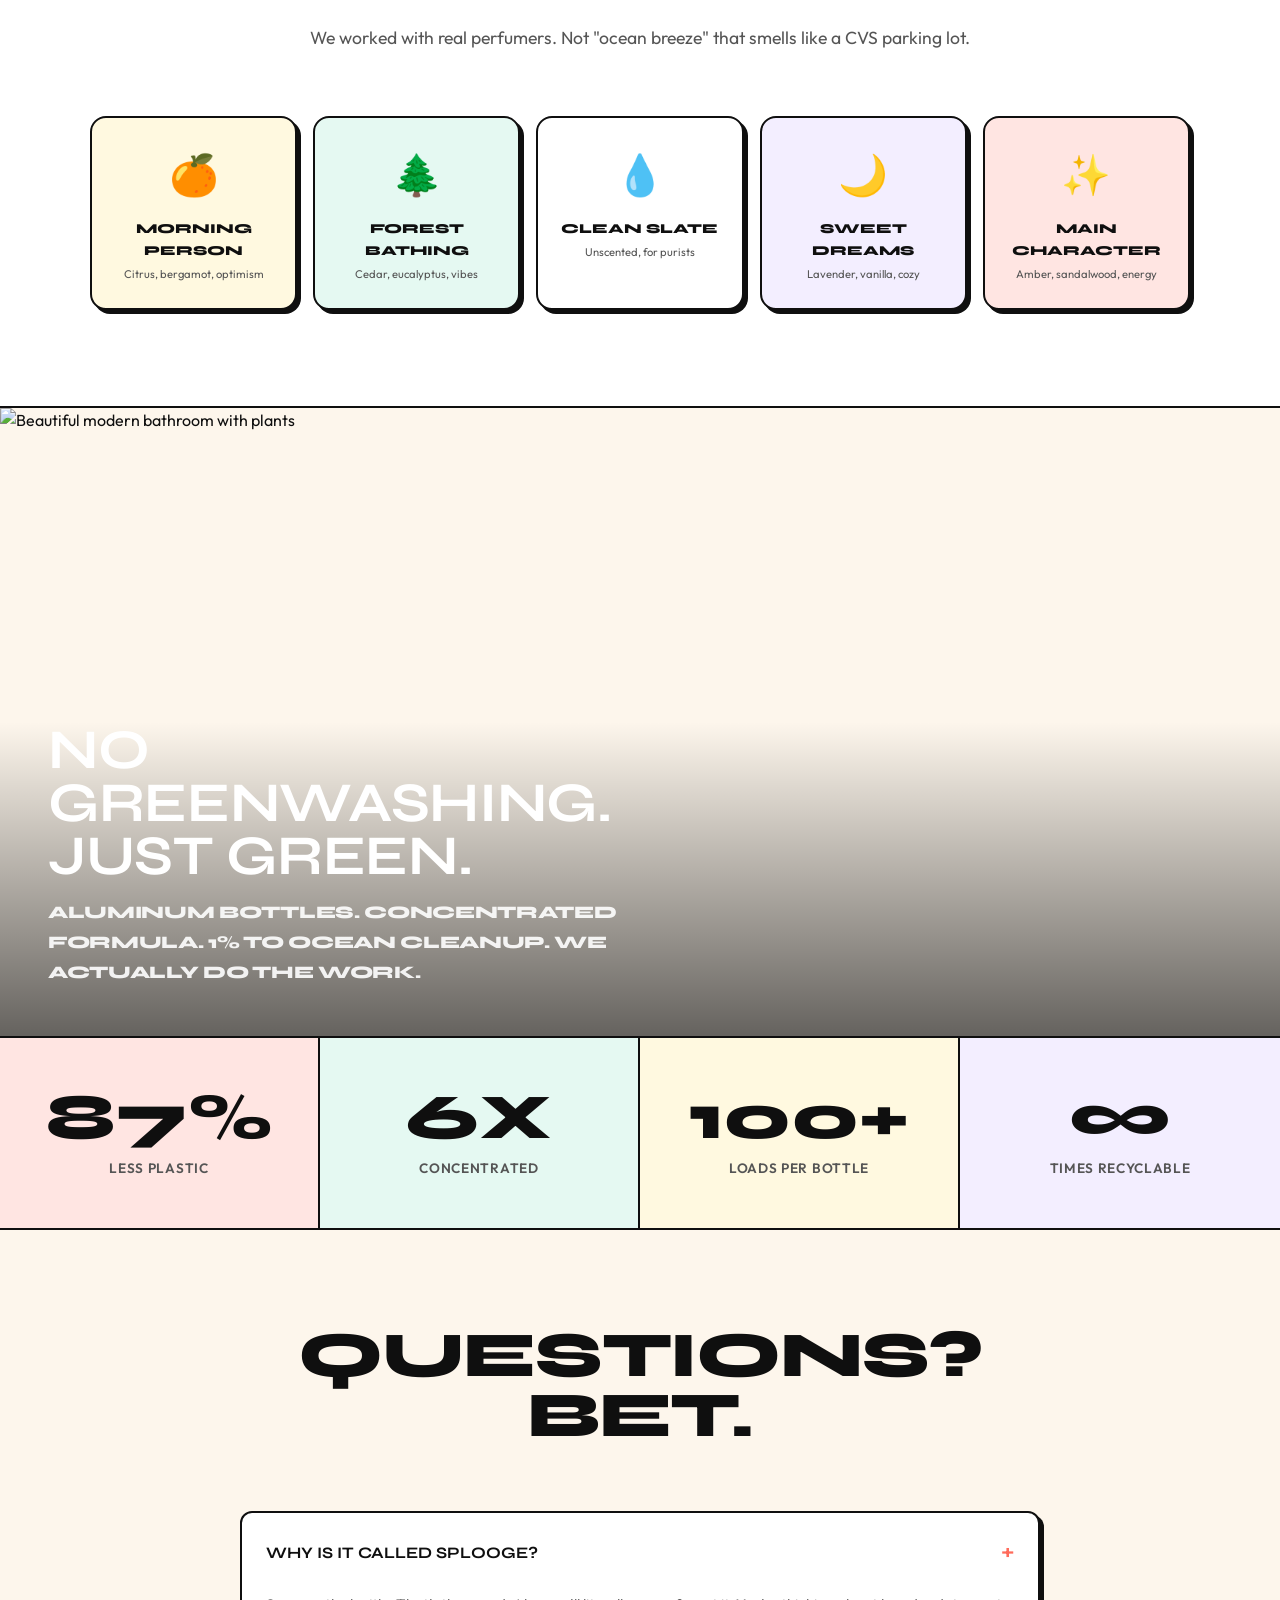
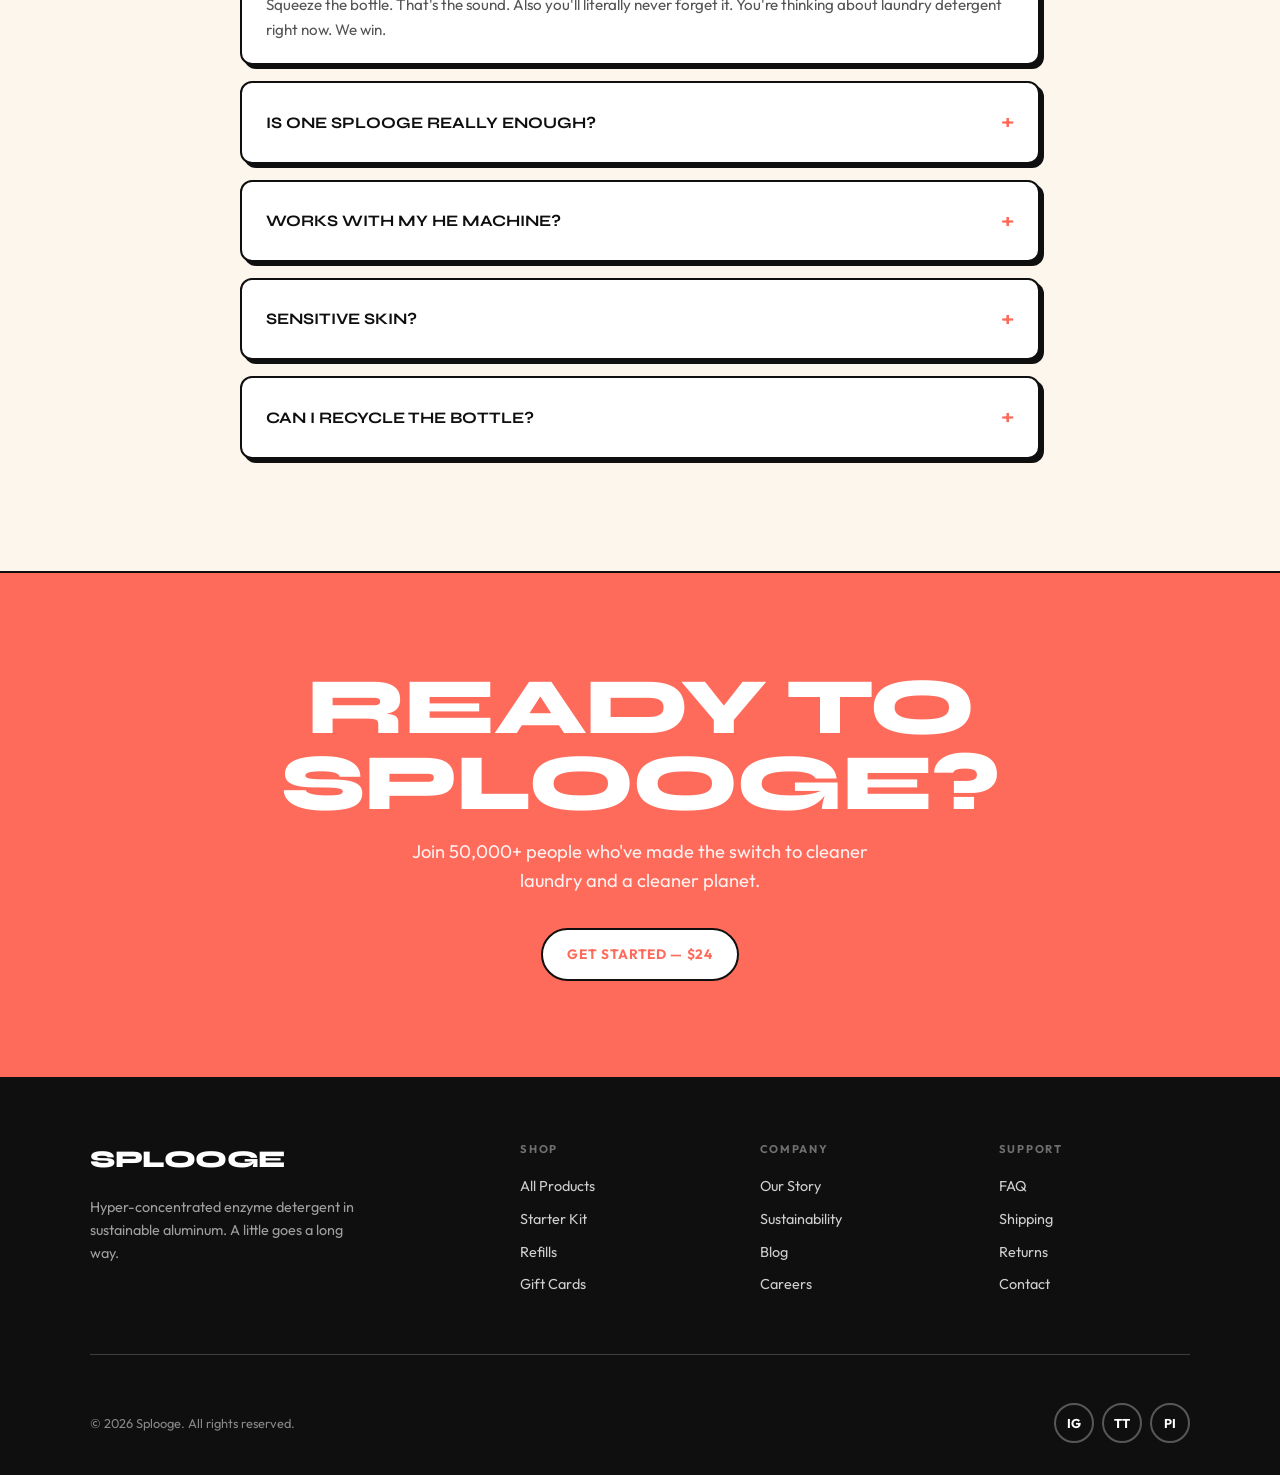
==== commit d69b88d3: "feat: Add Unsplash placeholder images for full-bleed sections - Fresh laundry lifestyle image for fi" ====
--- a/index.html
+++ b/index.html
@@ -958,13 +958,7 @@
 
     <!-- Full Bleed Image 1 -->
     <section class="full-bleed">
-        <div class="image-placeholder">
-            <div>
-                <strong>Add lifestyle image here</strong><br>
-                images/lifestyle-1.jpg<br>
-                <small>Suggested: Fresh laundry, bright natural light</small>
-            </div>
-        </div>
+        <img src="https://images.unsplash.com/photo-1545173168-9f1947eebb7f?w=1600&q=80" alt="Fresh white laundry in natural light">
         <div class="full-bleed-overlay">
             <div class="full-bleed-content headline">
                 <h2>Clean Clothes. Clean Planet. No Compromise.</h2>
@@ -1010,13 +1004,7 @@
             <p><strong>3. Forget it</strong> — Walk away. Touch grass. Come back smelling like that person.</p>
         </div>
         <div class="split-image">
-            <div class="image-placeholder">
-                <div>
-                    <strong>Add image here</strong><br>
-                    images/lifestyle-2.jpg<br>
-                    <small>Suggested: Someone doing laundry, lifestyle shot</small>
-                </div>
-            </div>
+            <img src="https://images.unsplash.com/photo-1582735689369-4fe89db7114c?w=1200&q=80" alt="Modern laundry room">
         </div>
     </section>
 
@@ -1059,13 +1047,7 @@
 
     <!-- Full Bleed Image 2 -->
     <section class="full-bleed">
-        <div class="image-placeholder">
-            <div>
-                <strong>Add lifestyle image here</strong><br>
-                images/lifestyle-3.jpg<br>
-                <small>Suggested: Product in a beautiful laundry room or bathroom</small>
-            </div>
-        </div>
+        <img src="https://images.unsplash.com/photo-1610557892470-55d9e80c0571?w=1600&q=80" alt="Beautiful modern bathroom with plants">
         <div class="full-bleed-overlay">
             <div class="full-bleed-content headline">
                 <h2>No Greenwashing. Just Green.</h2>
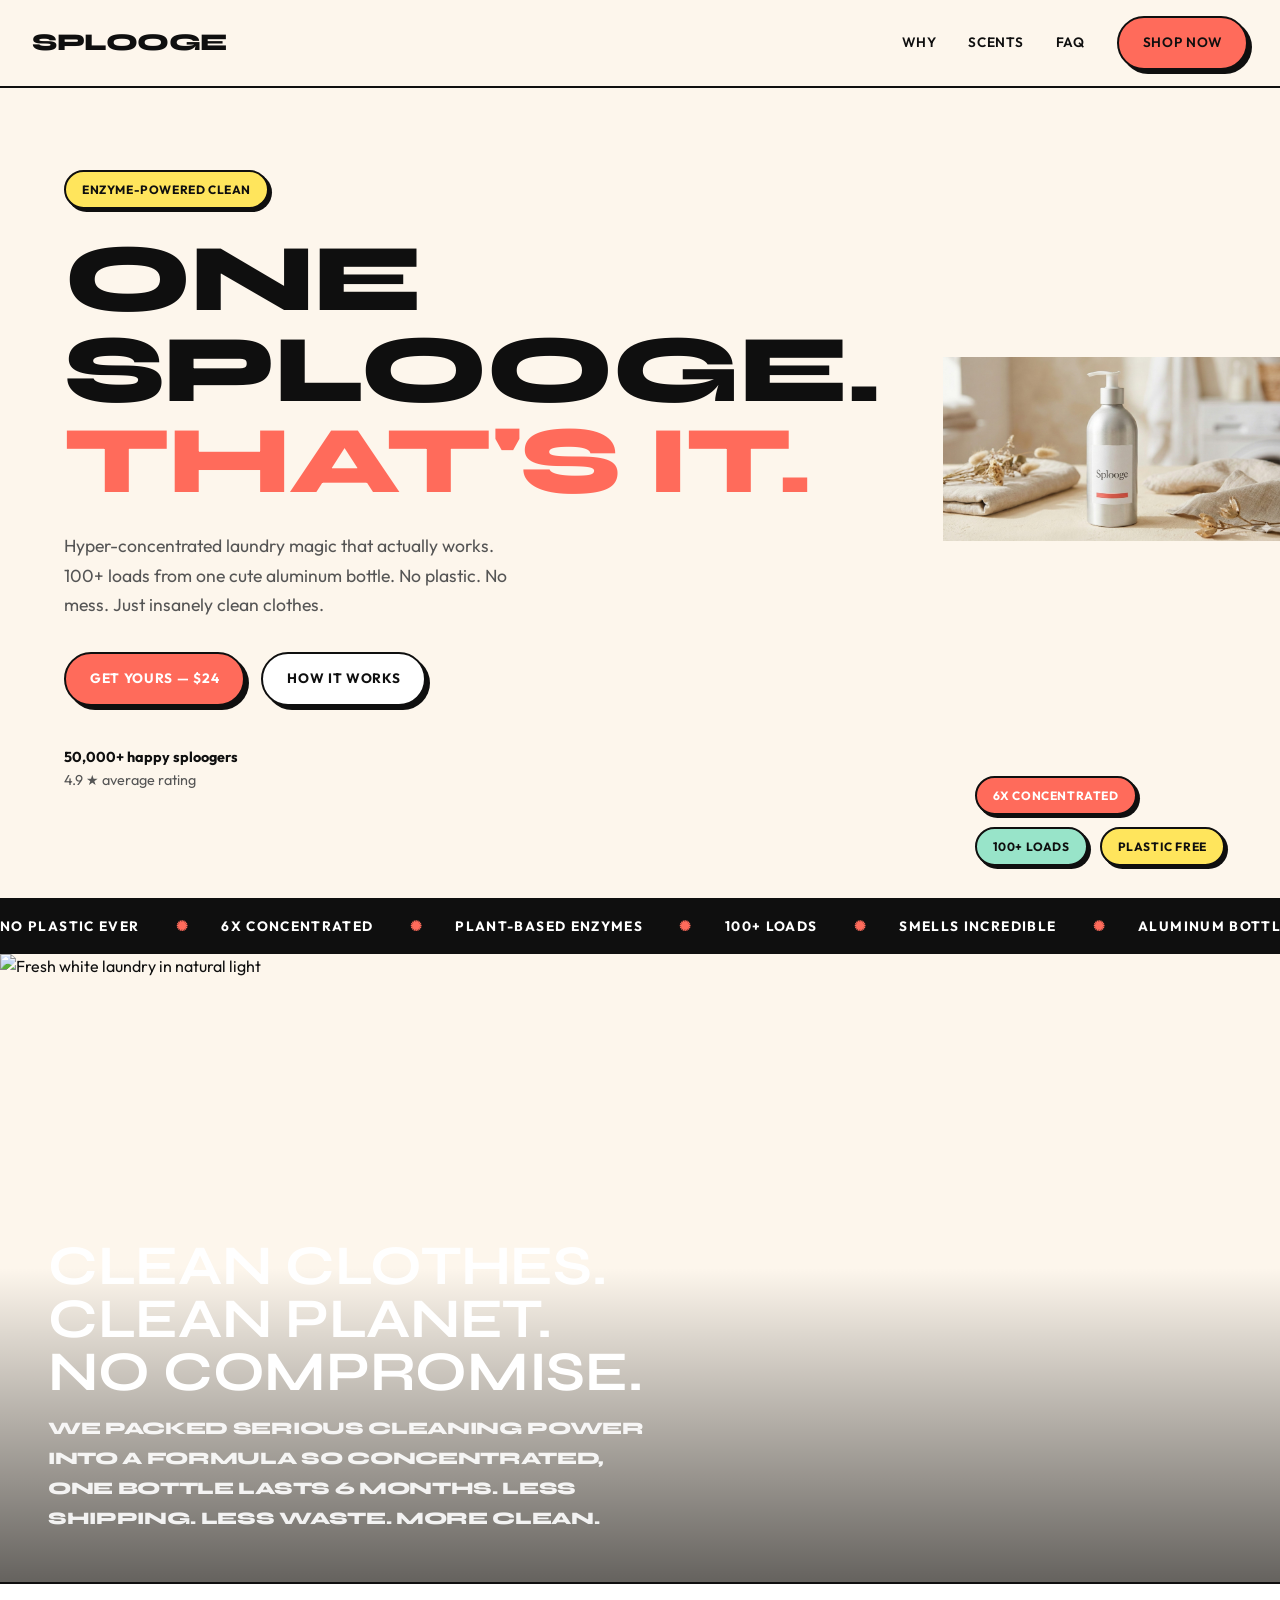
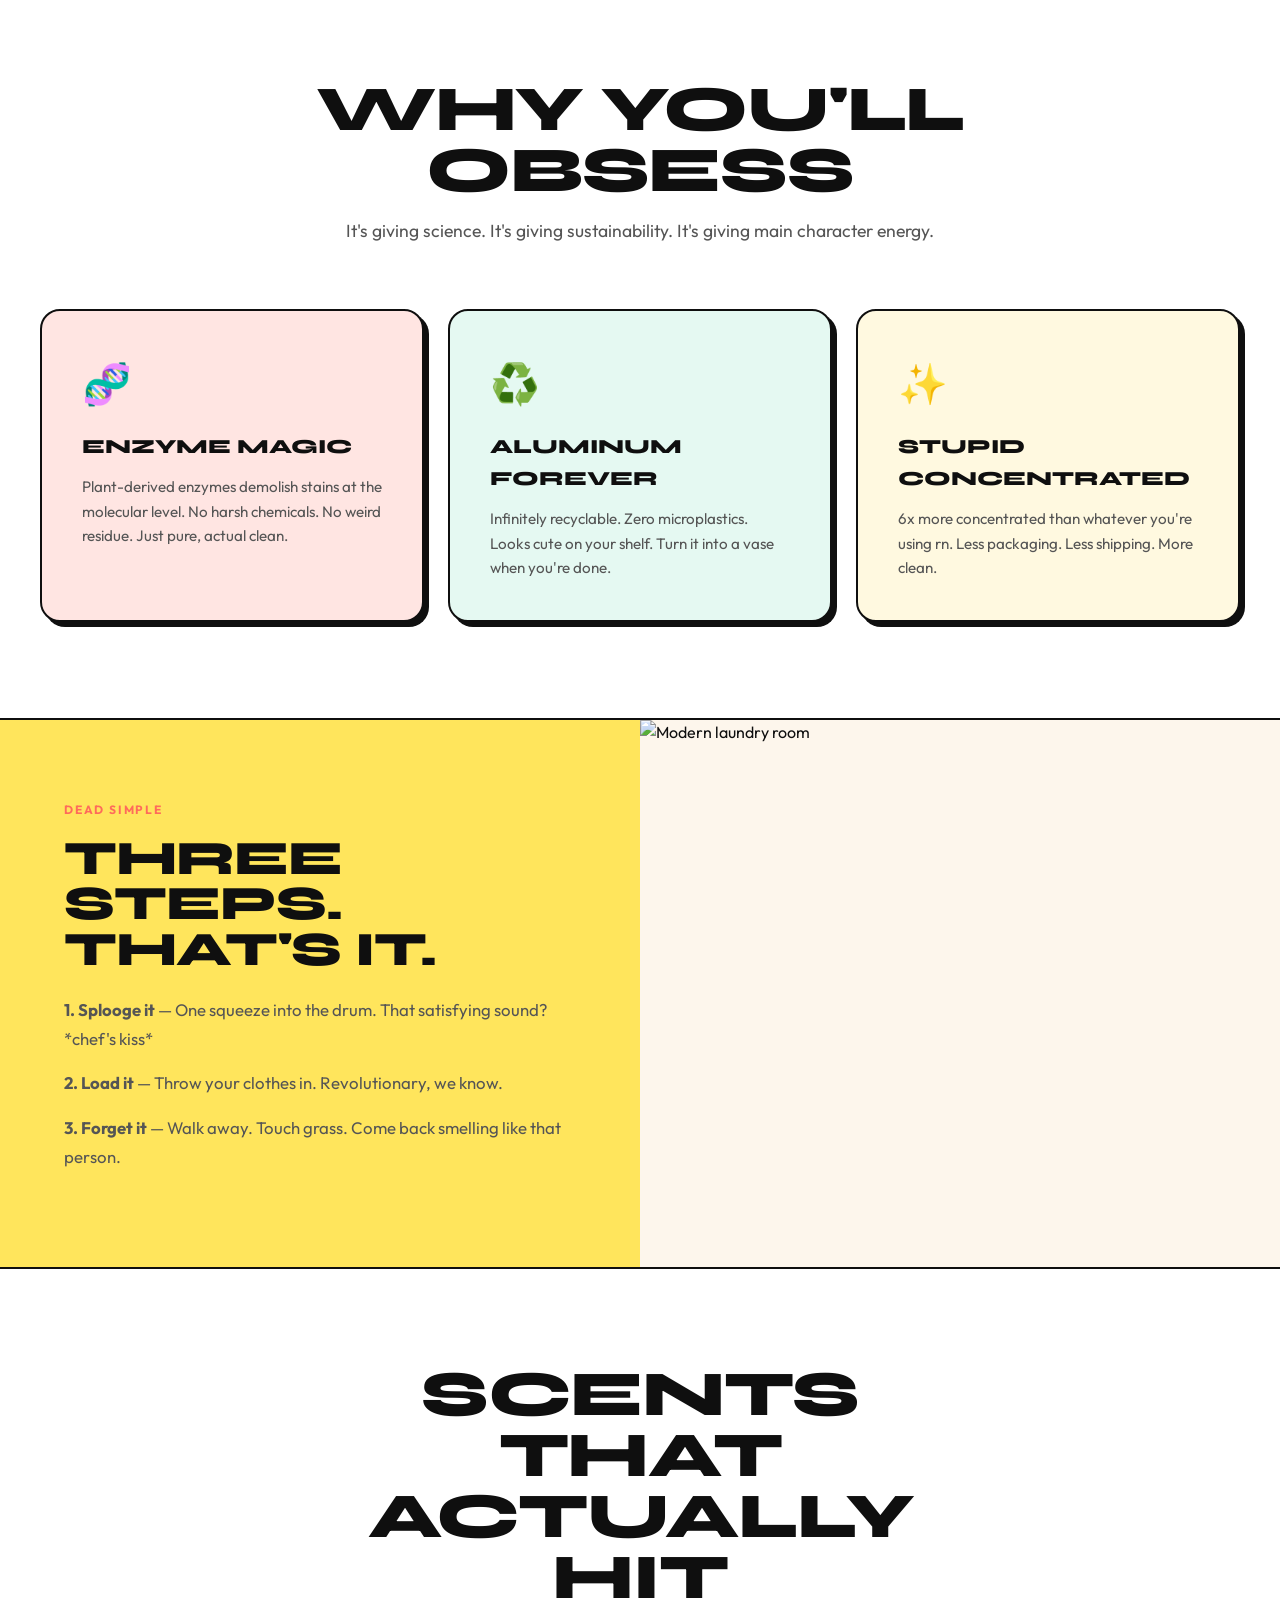
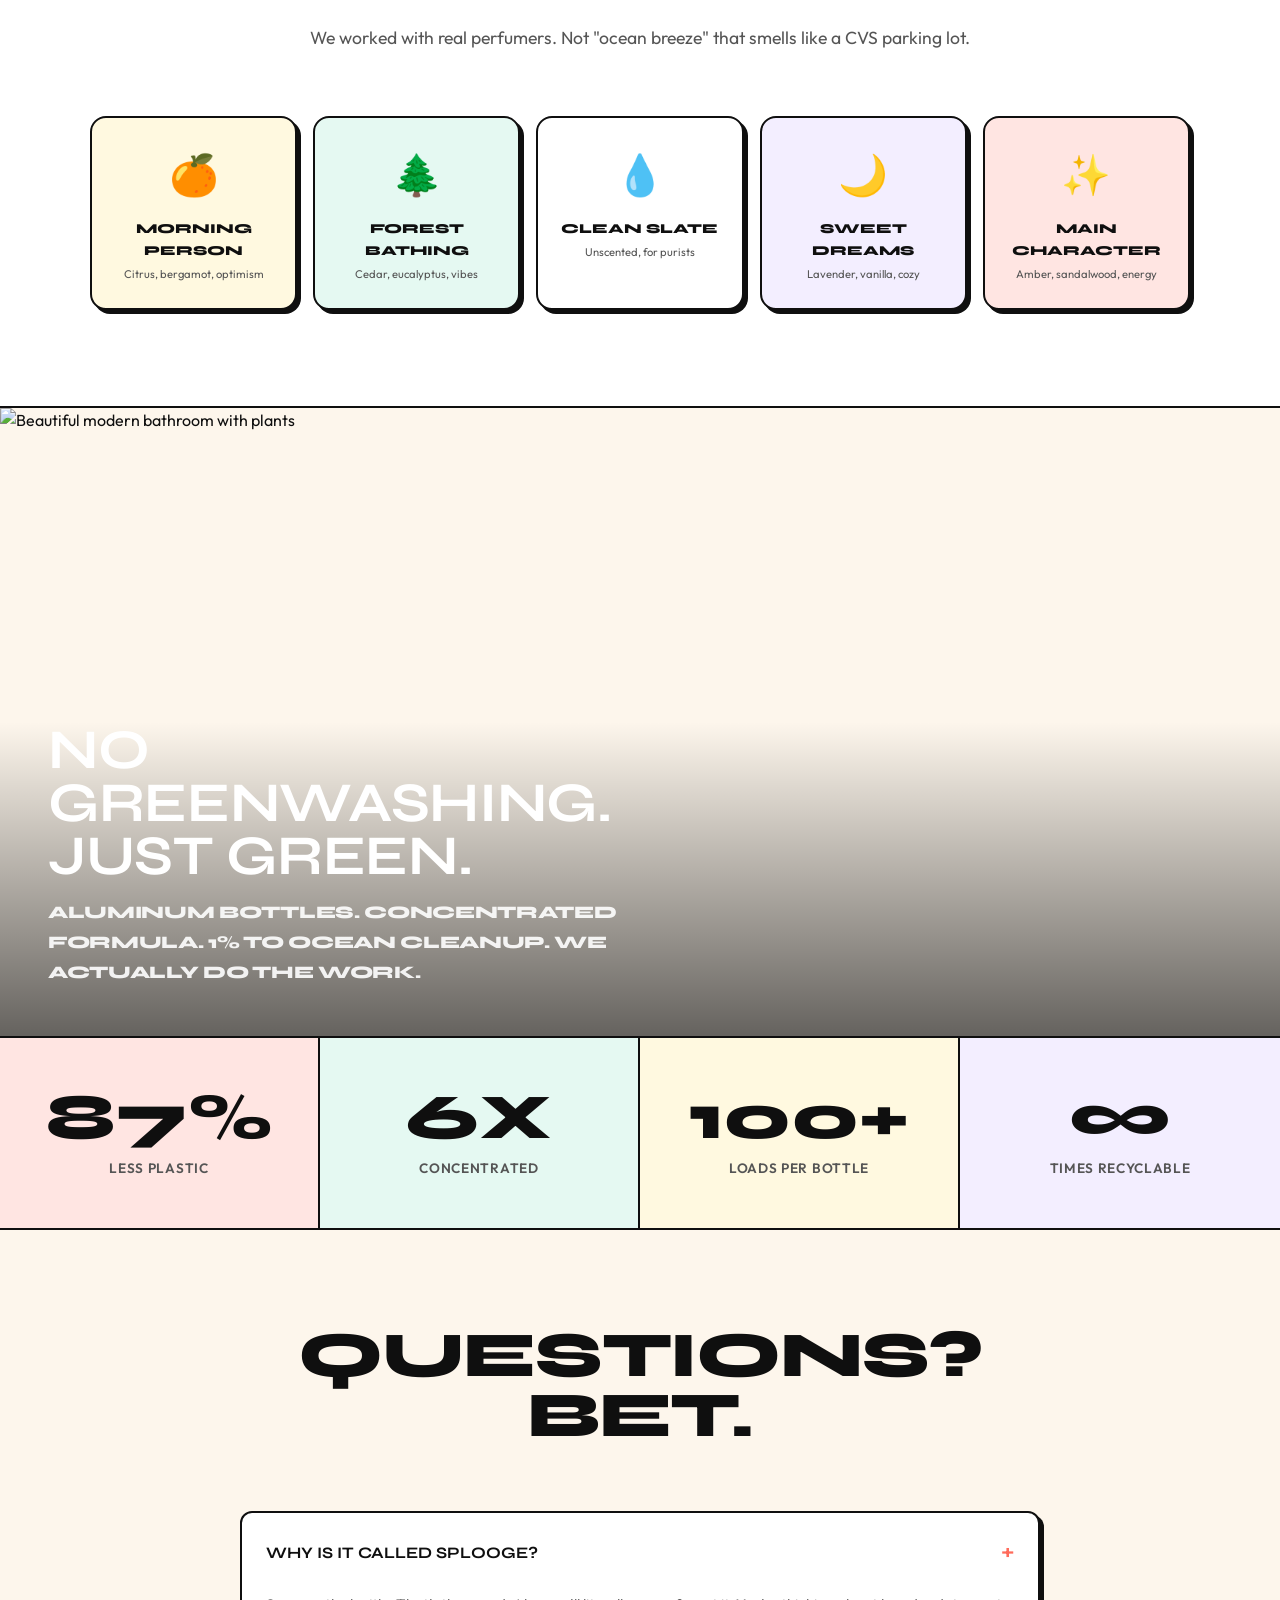
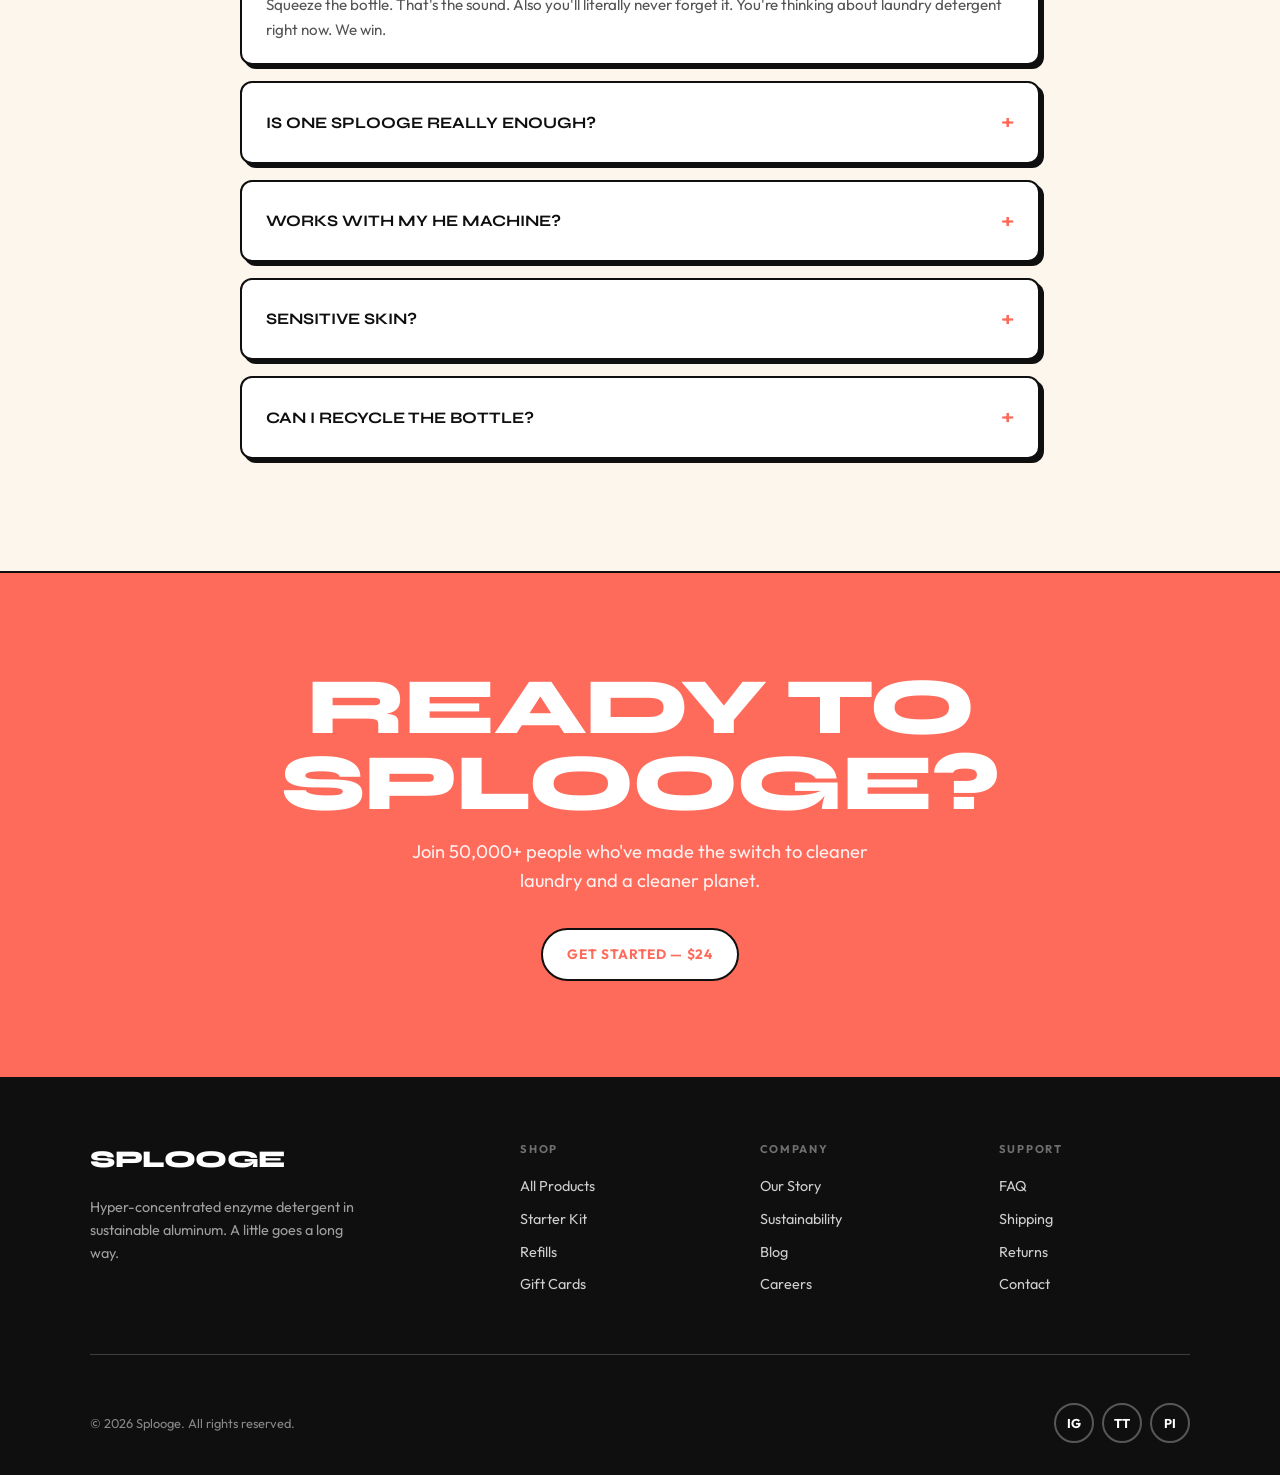
==== commit ae641db5: "fix: Show full bottle in hero image without cropping Changed object-fit from cover to contain  https" ====
--- a/index.html
+++ b/index.html
@@ -224,12 +224,14 @@
         .hero-image {
             position: relative;
             overflow: hidden;
+            background: var(--cream);
         }
 
         .hero-image img {
             width: 100%;
             height: 100%;
-            object-fit: cover;
+            object-fit: contain;
+            object-position: center;
         }
 
         .hero-image-overlay {
@@ -958,7 +960,7 @@
 
     <!-- Full Bleed Image 1 -->
     <section class="full-bleed">
-        <img src="https://images.unsplash.com/photo-1545173168-9f1947eebb7f?w=1600&q=80" alt="Fresh white laundry in natural light">
+        <img src="https://images.unsplash.com/photo-1489274495757-95c7c837b101?w=1600&h=900&fit=crop&q=80" alt="Fresh white laundry in natural light">
         <div class="full-bleed-overlay">
             <div class="full-bleed-content headline">
                 <h2>Clean Clothes. Clean Planet. No Compromise.</h2>
@@ -1004,7 +1006,7 @@
             <p><strong>3. Forget it</strong> — Walk away. Touch grass. Come back smelling like that person.</p>
         </div>
         <div class="split-image">
-            <img src="https://images.unsplash.com/photo-1582735689369-4fe89db7114c?w=1200&q=80" alt="Modern laundry room">
+            <img src="https://images.unsplash.com/photo-1626806787461-102c1bfaaea1?w=1200&h=800&fit=crop&q=80" alt="Modern laundry room">
         </div>
     </section>
 
@@ -1047,7 +1049,7 @@
 
     <!-- Full Bleed Image 2 -->
     <section class="full-bleed">
-        <img src="https://images.unsplash.com/photo-1610557892470-55d9e80c0571?w=1600&q=80" alt="Beautiful modern bathroom with plants">
+        <img src="https://images.unsplash.com/photo-1552321554-5fefe8c9ef14?w=1600&h=900&fit=crop&q=80" alt="Beautiful modern bathroom with plants">
         <div class="full-bleed-overlay">
             <div class="full-bleed-content headline">
                 <h2>No Greenwashing. Just Green.</h2>
